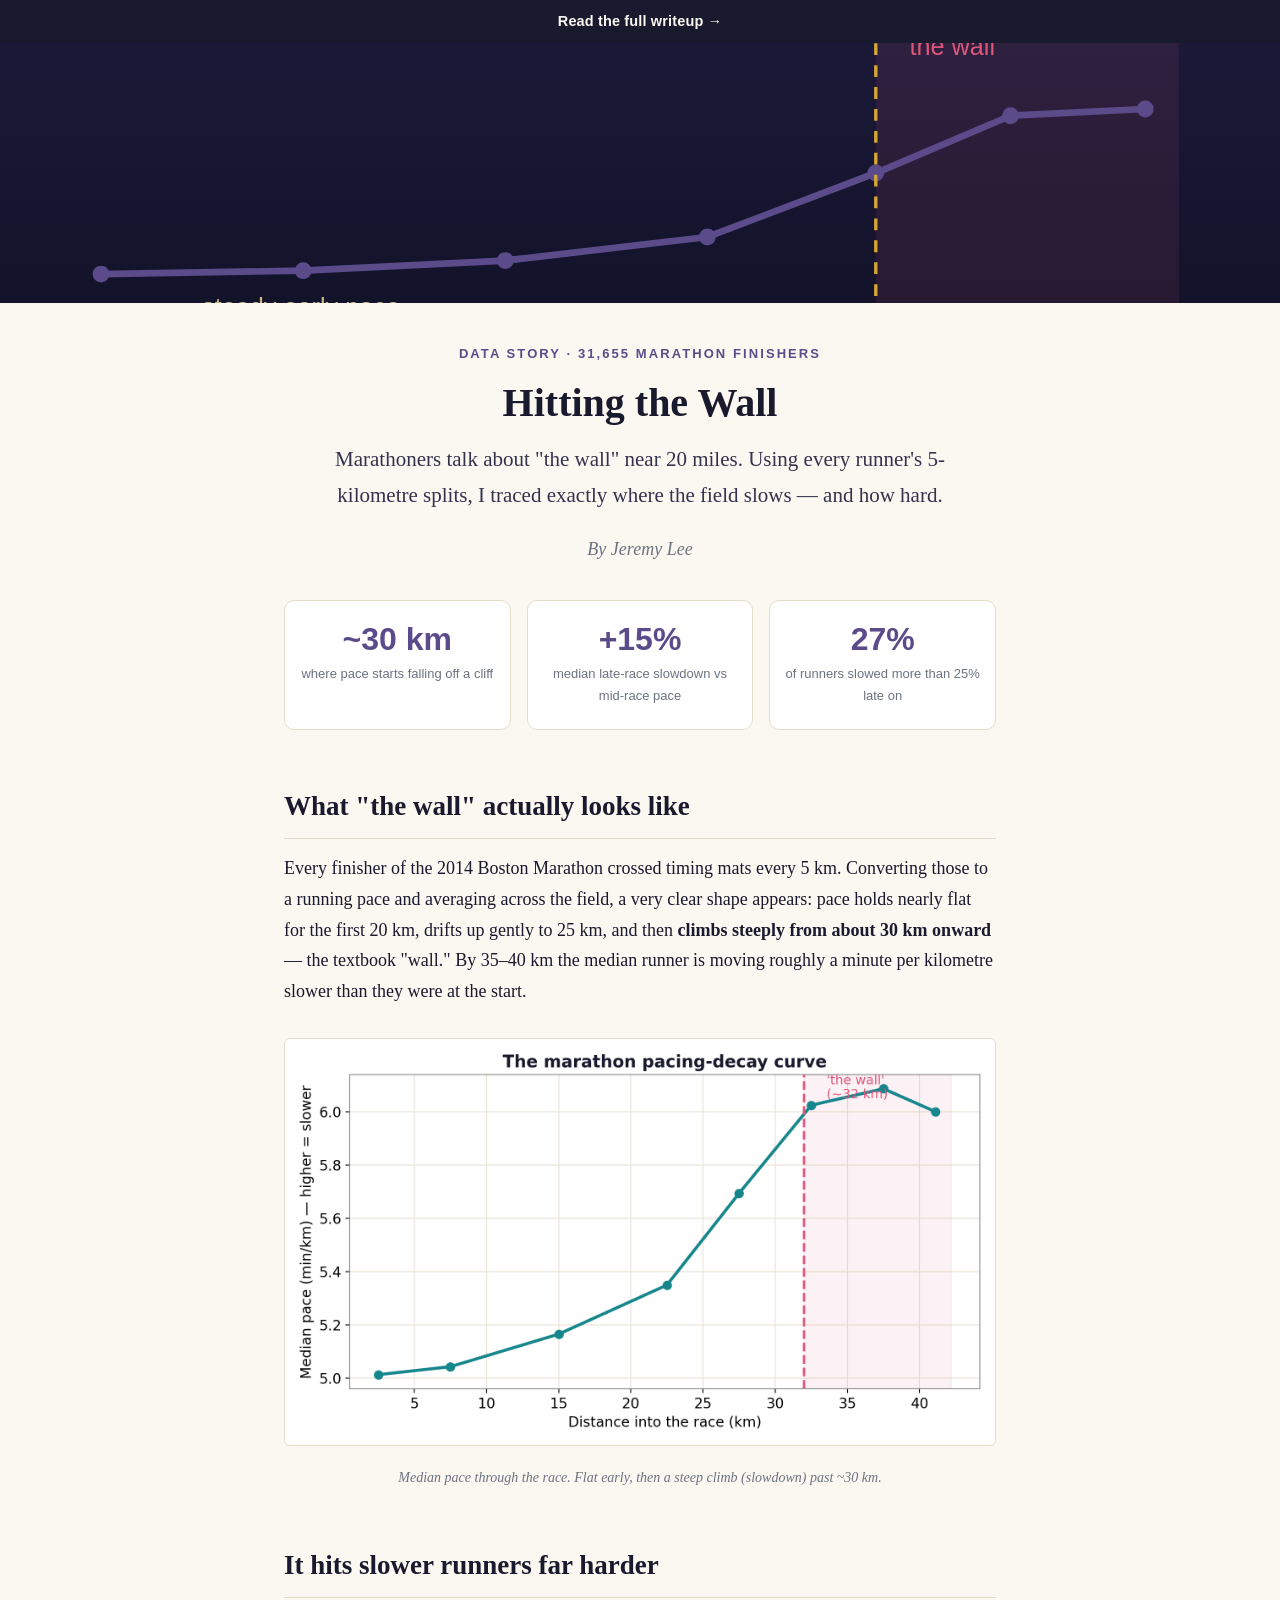
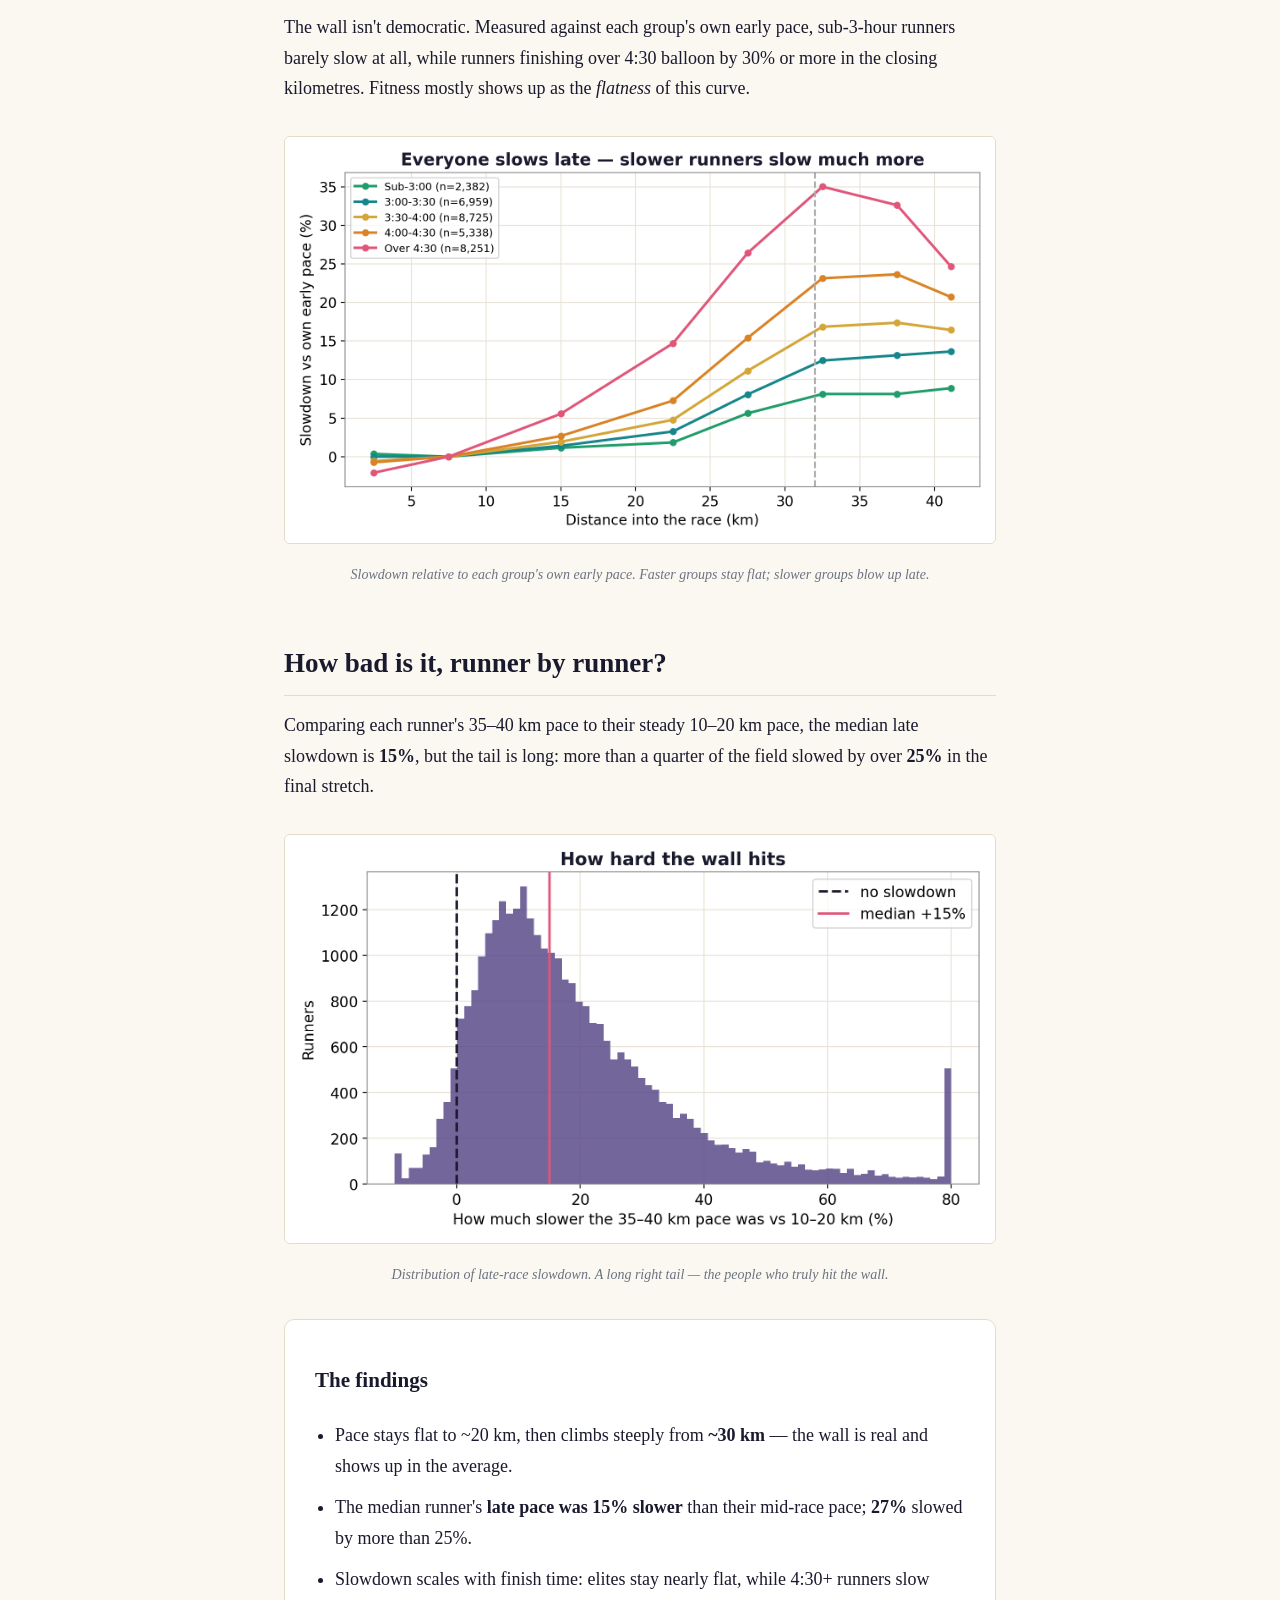
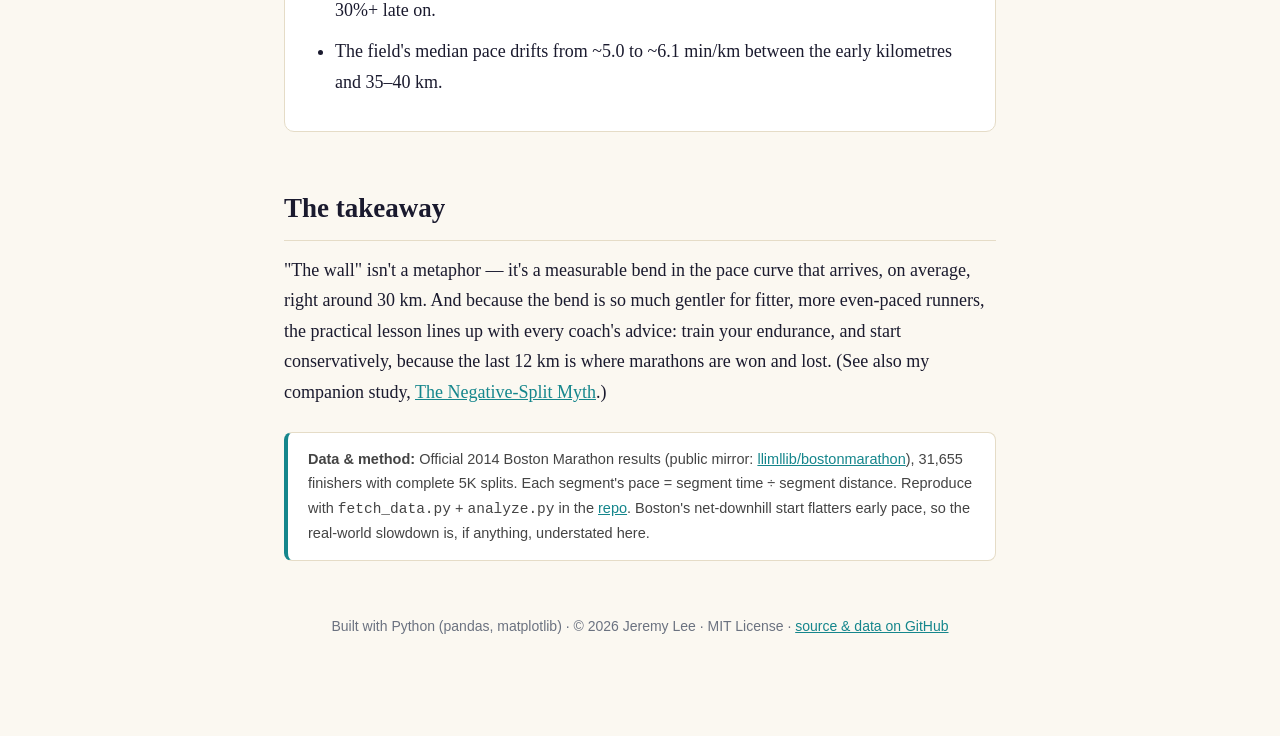
==== index.html @ 64c81c0b "Link the writeup page from the landing page Nothing on the published site pointed at /overview/ befo" ====
<!DOCTYPE html>
<html lang="en">
<head>
<meta charset="utf-8"/>
<meta name="viewport" content="width=device-width, initial-scale=1"/>
<title>Hitting the Wall — the marathon pacing-decay curve</title>
<meta name="description" content="Using per-5K splits from 31,655 Boston 2014 finishers, we trace exactly where marathoners slow down. Pace holds flat to about 30 km, then the wall hits: the median runner's late pace was 15% slower, and over a quarter slowed more than 25%." />
<style>
  :root{--ink:#1a1a2e;--paper:#FBF8F1;--rule:#E5DCC7;--soft:#6B7280;--accent:#D4A537;--teal:#15868C;--coral:#E0567A;--plum:#5B4B8A}
  *{box-sizing:border-box} html,body{margin:0;padding:0}
  body{background:var(--paper);color:var(--ink);font-family:Georgia,'Times New Roman',serif;line-height:1.7;font-size:18px}
  .hero{width:100%;background:#14142b;overflow:hidden}.hero svg{width:100%;height:260px;display:block}
  .container{max-width:760px;margin:0 auto;padding:40px 24px 80px}
  .kicker{text-transform:uppercase;letter-spacing:.16em;font-family:'Helvetica Neue',Arial,sans-serif;font-size:13px;color:var(--plum);font-weight:700;text-align:center;margin-bottom:14px}
  h1{font-size:40px;line-height:1.18;text-align:center;margin:0 0 16px}
  .lede{font-size:21px;color:#33334d;text-align:center;margin:0 auto 6px;max-width:640px}
  .byline{color:var(--soft);font-style:italic;text-align:center;margin:20px 0 36px}
  h2{font-size:27px;margin:54px 0 14px;border-bottom:1px solid var(--rule);padding-bottom:8px}
  p{margin:0 0 18px} a{color:var(--teal)}
  .stats{display:grid;grid-template-columns:repeat(3,1fr);gap:16px;margin:34px 0}
  .stat{background:#fff;border:1px solid var(--rule);border-radius:10px;padding:22px 14px;text-align:center}
  .stat .n{font-family:'Helvetica Neue',Arial,sans-serif;font-size:32px;font-weight:800;color:var(--plum);line-height:1}
  .stat .l{font-size:13px;color:var(--soft);margin-top:8px;font-family:'Helvetica Neue',Arial,sans-serif}
  figure{margin:32px 0;text-align:center}
  figure img{max-width:100%;height:auto;border:1px solid var(--rule);border-radius:6px;background:#fff}
  figcaption{font-size:14px;color:var(--soft);font-style:italic;margin-top:10px}
  .findings{background:#fff;border:1px solid var(--rule);border-radius:10px;padding:22px 30px;margin:30px 0}
  .findings ul{margin:0;padding-left:20px} .findings li{margin-bottom:11px}
  .note{background:#fff;border:1px solid var(--rule);border-left:4px solid var(--teal);border-radius:8px;padding:14px 20px;font-size:14.5px;color:#444;font-family:'Helvetica Neue',Arial,sans-serif;margin:24px 0}
  .footer{text-align:center;color:var(--soft);font-size:14px;margin-top:54px;font-family:'Helvetica Neue',Arial,sans-serif}
  @media(max-width:560px){h1{font-size:30px}.stats{grid-template-columns:1fr}.hero svg{height:190px}}
</style>
</head>
<body>
<a href="overview/" data-overview-link style="display:block;background:#1a1a2e;color:#FBF8F1;text-align:center;padding:11px 18px;font:600 14.5px/1.45 -apple-system,'Helvetica Neue',Arial,sans-serif;letter-spacing:.01em;text-decoration:none">Read the full writeup&nbsp;&rarr;</a>

<div class="hero">
  <svg viewBox="0 0 760 260" preserveAspectRatio="xMidYMid slice" xmlns="http://www.w3.org/2000/svg" role="img" aria-label="A pace curve staying flat then rising steeply past the 30 km mark">
    <defs><linearGradient id="bg" x1="0" y1="0" x2="0" y2="1"><stop offset="0" stop-color="#1c1c3d"/><stop offset="1" stop-color="#101025"/></linearGradient></defs>
    <rect width="760" height="260" fill="url(#bg)"/>
    <rect x="520" y="40" width="180" height="180" fill="#E0567A" opacity="0.10"/>
    <g fill="none" stroke-width="4">
      <path d="M60 190 L180 188 L300 182 L420 168 L520 130 L600 96 L680 92" stroke="#5B4B8A"/>
    </g>
    <g fill="#5B4B8A"><circle cx="60" cy="190" r="5"/><circle cx="180" cy="188" r="5"/><circle cx="300" cy="182" r="5"/><circle cx="420" cy="168" r="5"/><circle cx="520" cy="130" r="5"/><circle cx="600" cy="96" r="5"/><circle cx="680" cy="92" r="5"/></g>
    <line x1="520" y1="40" x2="520" y2="220" stroke="#D4A537" stroke-width="2" stroke-dasharray="7 6"/>
    <g font-family="Helvetica Neue,Arial" fill="#cbb98a" font-size="15"><text x="120" y="215">steady early pace</text><text x="540" y="60" fill="#E0567A">the wall</text></g>
  </svg>
</div>
<div class="container">
  <p class="kicker">Data story · 31,655 marathon finishers</p>
  <h1>Hitting the Wall</h1>
  <p class="lede">Marathoners talk about "the wall" near 20 miles. Using every runner's 5-kilometre splits, I traced exactly where the field slows — and how hard.</p>
  <p class="byline">By Jeremy Lee</p>

  <div class="stats">
    <div class="stat"><div class="n">~30 km</div><div class="l">where pace starts falling off a cliff</div></div>
    <div class="stat"><div class="n">+15%</div><div class="l">median late-race slowdown vs mid-race pace</div></div>
    <div class="stat"><div class="n">27%</div><div class="l">of runners slowed more than 25% late on</div></div>
  </div>

  <h2>What "the wall" actually looks like</h2>
  <p>Every finisher of the 2014 Boston Marathon crossed timing mats every 5 km. Converting those to a running pace and averaging across the field, a very clear shape appears: pace holds nearly flat for the first 20 km, drifts up gently to 25 km, and then <strong>climbs steeply from about 30 km onward</strong> — the textbook "wall." By 35–40 km the median runner is moving roughly a minute per kilometre slower than they were at the start.</p>
  <figure><img src="figures/01_decay_curve.png" alt="Median pace by distance, rising sharply after 30 km"><figcaption>Median pace through the race. Flat early, then a steep climb (slowdown) past ~30 km.</figcaption></figure>

  <h2>It hits slower runners far harder</h2>
  <p>The wall isn't democratic. Measured against each group's own early pace, sub-3-hour runners barely slow at all, while runners finishing over 4:30 balloon by 30% or more in the closing kilometres. Fitness mostly shows up as the <em>flatness</em> of this curve.</p>
  <figure><img src="figures/02_decay_by_group.png" alt="Slowdown curves by finish-time group; slower groups rise much more"><figcaption>Slowdown relative to each group's own early pace. Faster groups stay flat; slower groups blow up late.</figcaption></figure>

  <h2>How bad is it, runner by runner?</h2>
  <p>Comparing each runner's 35–40 km pace to their steady 10–20 km pace, the median late slowdown is <strong>15%</strong>, but the tail is long: more than a quarter of the field slowed by over <strong>25%</strong> in the final stretch.</p>
  <figure><img src="figures/03_wall_distribution.png" alt="Histogram of late-race slowdown across runners"><figcaption>Distribution of late-race slowdown. A long right tail — the people who truly hit the wall.</figcaption></figure>

  <div class="findings">
    <h3>The findings</h3>
    <ul>
      <li>Pace stays flat to ~20 km, then climbs steeply from <strong>~30 km</strong> — the wall is real and shows up in the average.</li>
      <li>The median runner's <strong>late pace was 15% slower</strong> than their mid-race pace; <strong>27%</strong> slowed by more than 25%.</li>
      <li>Slowdown scales with finish time: elites stay nearly flat, while 4:30+ runners slow 30%+ late on.</li>
      <li>The field's median pace drifts from ~5.0 to ~6.1 min/km between the early kilometres and 35–40 km.</li>
    </ul>
  </div>

  <h2>The takeaway</h2>
  <p>"The wall" isn't a metaphor — it's a measurable bend in the pace curve that arrives, on average, right around 30 km. And because the bend is so much gentler for fitter, more even-paced runners, the practical lesson lines up with every coach's advice: train your endurance, and start conservatively, because the last 12 km is where marathons are won and lost. (See also my companion study, <a href="https://lyhjeremy.github.io/marathon-negative-split-myth/">The Negative-Split Myth</a>.)</p>

  <div class="note"><strong>Data &amp; method:</strong> Official 2014 Boston Marathon results (public mirror: <a href="https://github.com/llimllib/bostonmarathon">llimllib/bostonmarathon</a>), 31,655 finishers with complete 5K splits. Each segment's pace = segment time ÷ segment distance. Reproduce with <code>fetch_data.py</code> + <code>analyze.py</code> in the <a href="https://github.com/lyhjeremy/marathon-pacing-decay">repo</a>. Boston's net-downhill start flatters early pace, so the real-world slowdown is, if anything, understated here.</div>

  <p class="footer">Built with Python (pandas, matplotlib) · © 2026 Jeremy Lee · MIT License · <a href="https://github.com/lyhjeremy/marathon-pacing-decay">source &amp; data on GitHub</a></p>
</div>
</body>
</html>
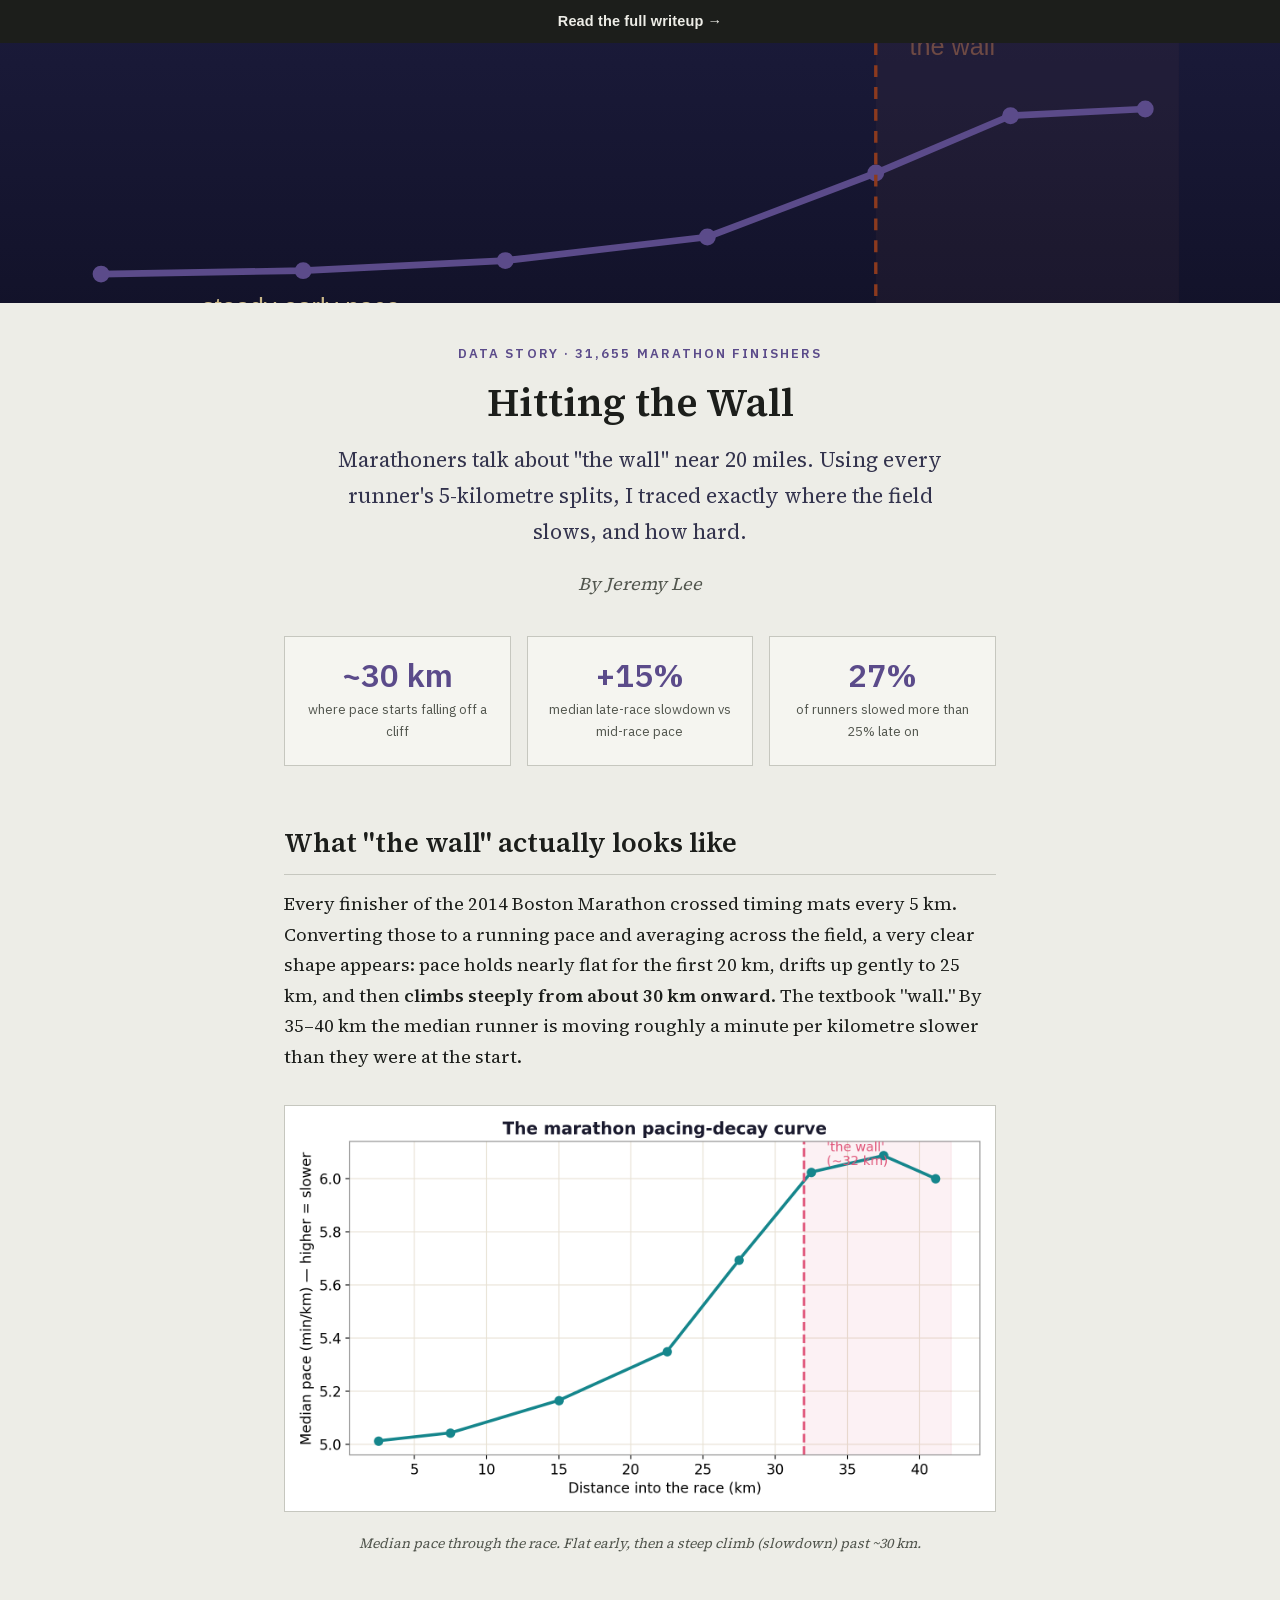
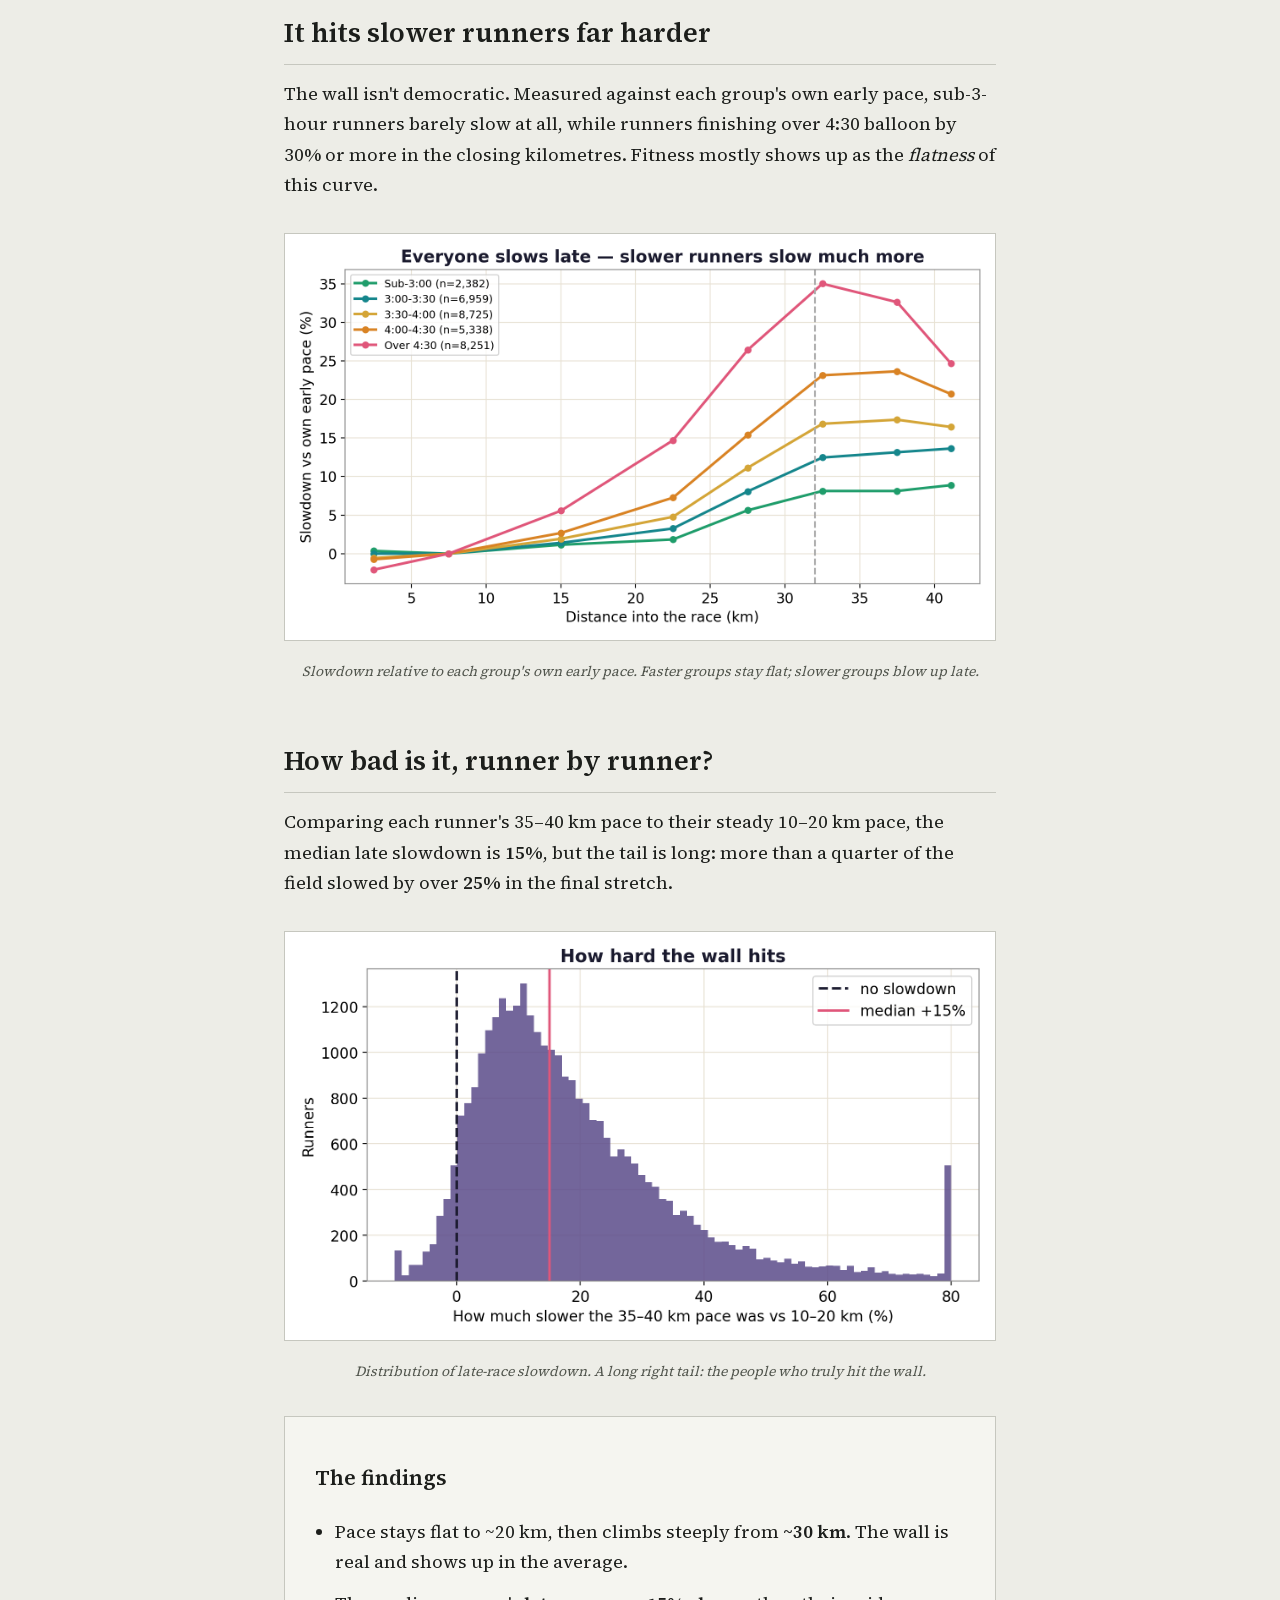
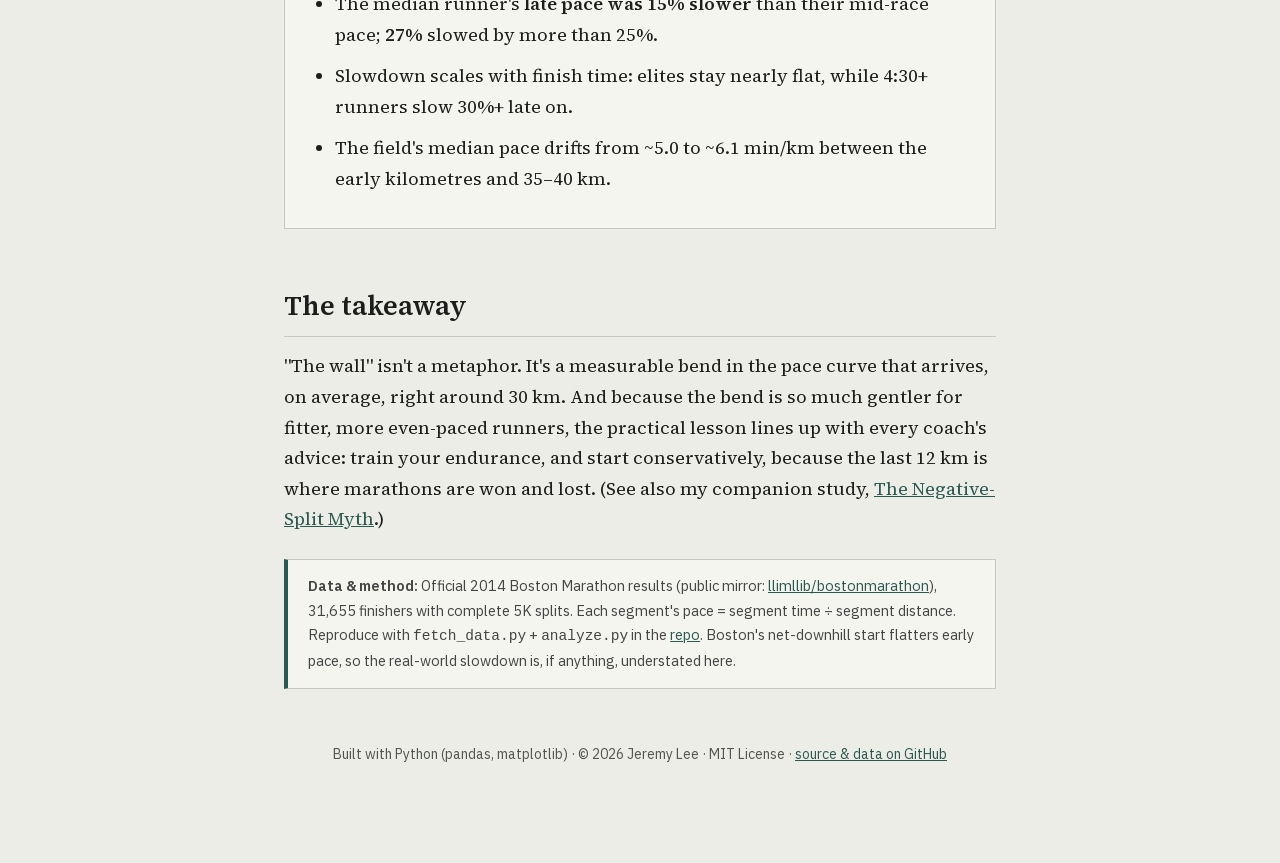
==== commit cc78b1cc: "Adopt the Ledger house style Replaces the cream and gold Georgia style with a technical-document ide" ====
--- a/index.html
+++ b/index.html
@@ -3,54 +3,60 @@
 <head>
 <meta charset="utf-8"/>
 <meta name="viewport" content="width=device-width, initial-scale=1"/>
-<title>Hitting the Wall — the marathon pacing-decay curve</title>
+<title>Hitting the Wall: the marathon pacing-decay curve</title>
 <meta name="description" content="Using per-5K splits from 31,655 Boston 2014 finishers, we trace exactly where marathoners slow down. Pace holds flat to about 30 km, then the wall hits: the median runner's late pace was 15% slower, and over a quarter slowed more than 25%." />
 <style>
-  :root{--ink:#1a1a2e;--paper:#FBF8F1;--rule:#E5DCC7;--soft:#6B7280;--accent:#D4A537;--teal:#15868C;--coral:#E0567A;--plum:#5B4B8A}
+@font-face{font-family:"Source Serif 4";src:url("fonts/SourceSerif4-400.woff2")format("woff2");font-weight:400;font-display:swap}
+@font-face{font-family:"Source Serif 4";src:url("fonts/SourceSerif4-600.woff2")format("woff2");font-weight:600;font-display:swap}
+@font-face{font-family:"IBM Plex Sans";src:url("fonts/IBMPlexSans-400.woff2")format("woff2");font-weight:400;font-display:swap}
+@font-face{font-family:"IBM Plex Sans";src:url("fonts/IBMPlexSans-600.woff2")format("woff2");font-weight:600;font-display:swap}
+@font-face{font-family:"IBM Plex Mono";src:url("fonts/IBMPlexMono-400.woff2")format("woff2");font-weight:400;font-display:swap}
+
+  :root{--ink:#1C1E1B;--paper:#EDEDE7;--rule:#C6C7BF;--soft:#52564E;--accent:#8C3A1E;--teal:#2C5852;--coral:#6E4A44;--plum:#5B4B8A}
   *{box-sizing:border-box} html,body{margin:0;padding:0}
-  body{background:var(--paper);color:var(--ink);font-family:Georgia,'Times New Roman',serif;line-height:1.7;font-size:18px}
+  body{background:var(--paper);color:var(--ink);font-family:"Source Serif 4", "Iowan Old Style", "Palatino Linotype", Palatino, serif;line-height:1.7;font-size:18px}
   .hero{width:100%;background:#14142b;overflow:hidden}.hero svg{width:100%;height:260px;display:block}
   .container{max-width:760px;margin:0 auto;padding:40px 24px 80px}
-  .kicker{text-transform:uppercase;letter-spacing:.16em;font-family:'Helvetica Neue',Arial,sans-serif;font-size:13px;color:var(--plum);font-weight:700;text-align:center;margin-bottom:14px}
+  .kicker{text-transform:uppercase;letter-spacing:.16em;font-family:"IBM Plex Sans", "Helvetica Neue", Helvetica, Arial, sans-serif;font-size:13px;color:var(--plum);font-weight:700;text-align:center;margin-bottom:14px}
   h1{font-size:40px;line-height:1.18;text-align:center;margin:0 0 16px}
   .lede{font-size:21px;color:#33334d;text-align:center;margin:0 auto 6px;max-width:640px}
   .byline{color:var(--soft);font-style:italic;text-align:center;margin:20px 0 36px}
   h2{font-size:27px;margin:54px 0 14px;border-bottom:1px solid var(--rule);padding-bottom:8px}
   p{margin:0 0 18px} a{color:var(--teal)}
   .stats{display:grid;grid-template-columns:repeat(3,1fr);gap:16px;margin:34px 0}
-  .stat{background:#fff;border:1px solid var(--rule);border-radius:10px;padding:22px 14px;text-align:center}
-  .stat .n{font-family:'Helvetica Neue',Arial,sans-serif;font-size:32px;font-weight:800;color:var(--plum);line-height:1}
-  .stat .l{font-size:13px;color:var(--soft);margin-top:8px;font-family:'Helvetica Neue',Arial,sans-serif}
+  .stat{background:#F5F5F0;border:1px solid var(--rule);border-radius: 0;padding:22px 14px;text-align:center}
+  .stat .n{font-family:"IBM Plex Sans", "Helvetica Neue", Helvetica, Arial, sans-serif;font-size:32px;font-weight:800;color:var(--plum);line-height:1}
+  .stat .l{font-size:13px;color:var(--soft);margin-top:8px;font-family:"IBM Plex Sans", "Helvetica Neue", Helvetica, Arial, sans-serif}
   figure{margin:32px 0;text-align:center}
-  figure img{max-width:100%;height:auto;border:1px solid var(--rule);border-radius:6px;background:#fff}
+  figure img{max-width:100%;height:auto;border:1px solid var(--rule);border-radius: 0;background:#F5F5F0}
   figcaption{font-size:14px;color:var(--soft);font-style:italic;margin-top:10px}
-  .findings{background:#fff;border:1px solid var(--rule);border-radius:10px;padding:22px 30px;margin:30px 0}
+  .findings{background:#F5F5F0;border:1px solid var(--rule);border-radius: 0;padding:22px 30px;margin:30px 0}
   .findings ul{margin:0;padding-left:20px} .findings li{margin-bottom:11px}
-  .note{background:#fff;border:1px solid var(--rule);border-left:4px solid var(--teal);border-radius:8px;padding:14px 20px;font-size:14.5px;color:#444;font-family:'Helvetica Neue',Arial,sans-serif;margin:24px 0}
-  .footer{text-align:center;color:var(--soft);font-size:14px;margin-top:54px;font-family:'Helvetica Neue',Arial,sans-serif}
+  .note{background:#F5F5F0;border:1px solid var(--rule);border-left:4px solid var(--teal);border-radius: 0;padding:14px 20px;font-size:14.5px;color:#444;font-family:"IBM Plex Sans", "Helvetica Neue", Helvetica, Arial, sans-serif;margin:24px 0}
+  .footer{text-align:center;color:var(--soft);font-size:14px;margin-top:54px;font-family:"IBM Plex Sans", "Helvetica Neue", Helvetica, Arial, sans-serif}
   @media(max-width:560px){h1{font-size:30px}.stats{grid-template-columns:1fr}.hero svg{height:190px}}
 </style>
 </head>
 <body>
-<a href="overview/" data-overview-link style="display:block;background:#1a1a2e;color:#FBF8F1;text-align:center;padding:11px 18px;font:600 14.5px/1.45 -apple-system,'Helvetica Neue',Arial,sans-serif;letter-spacing:.01em;text-decoration:none">Read the full writeup&nbsp;&rarr;</a>
+<a href="overview/" data-overview-link style="display:block;background:#1C1E1B;color:#EDEDE7;text-align:center;padding:11px 18px;font:600 14.5px/1.45 -apple-system,'Helvetica Neue',Arial,sans-serif;letter-spacing:.01em;text-decoration:none">Read the full writeup&nbsp;&rarr;</a>
 
 <div class="hero">
   <svg viewBox="0 0 760 260" preserveAspectRatio="xMidYMid slice" xmlns="http://www.w3.org/2000/svg" role="img" aria-label="A pace curve staying flat then rising steeply past the 30 km mark">
     <defs><linearGradient id="bg" x1="0" y1="0" x2="0" y2="1"><stop offset="0" stop-color="#1c1c3d"/><stop offset="1" stop-color="#101025"/></linearGradient></defs>
     <rect width="760" height="260" fill="url(#bg)"/>
-    <rect x="520" y="40" width="180" height="180" fill="#E0567A" opacity="0.10"/>
+    <rect x="520" y="40" width="180" height="180" fill="#6E4A44" opacity="0.10"/>
     <g fill="none" stroke-width="4">
       <path d="M60 190 L180 188 L300 182 L420 168 L520 130 L600 96 L680 92" stroke="#5B4B8A"/>
     </g>
     <g fill="#5B4B8A"><circle cx="60" cy="190" r="5"/><circle cx="180" cy="188" r="5"/><circle cx="300" cy="182" r="5"/><circle cx="420" cy="168" r="5"/><circle cx="520" cy="130" r="5"/><circle cx="600" cy="96" r="5"/><circle cx="680" cy="92" r="5"/></g>
-    <line x1="520" y1="40" x2="520" y2="220" stroke="#D4A537" stroke-width="2" stroke-dasharray="7 6"/>
-    <g font-family="Helvetica Neue,Arial" fill="#cbb98a" font-size="15"><text x="120" y="215">steady early pace</text><text x="540" y="60" fill="#E0567A">the wall</text></g>
+    <line x1="520" y1="40" x2="520" y2="220" stroke="#8C3A1E" stroke-width="2" stroke-dasharray="7 6"/>
+    <g font-family="Helvetica Neue,Arial" fill="#cbb98a" font-size="15"><text x="120" y="215">steady early pace</text><text x="540" y="60" fill="#6E4A44">the wall</text></g>
   </svg>
 </div>
 <div class="container">
   <p class="kicker">Data story · 31,655 marathon finishers</p>
   <h1>Hitting the Wall</h1>
-  <p class="lede">Marathoners talk about "the wall" near 20 miles. Using every runner's 5-kilometre splits, I traced exactly where the field slows — and how hard.</p>
+  <p class="lede">Marathoners talk about "the wall" near 20 miles. Using every runner's 5-kilometre splits, I traced exactly where the field slows, and how hard.</p>
   <p class="byline">By Jeremy Lee</p>
 
   <div class="stats">
@@ -60,7 +66,7 @@
   </div>
 
   <h2>What "the wall" actually looks like</h2>
-  <p>Every finisher of the 2014 Boston Marathon crossed timing mats every 5 km. Converting those to a running pace and averaging across the field, a very clear shape appears: pace holds nearly flat for the first 20 km, drifts up gently to 25 km, and then <strong>climbs steeply from about 30 km onward</strong> — the textbook "wall." By 35–40 km the median runner is moving roughly a minute per kilometre slower than they were at the start.</p>
+  <p>Every finisher of the 2014 Boston Marathon crossed timing mats every 5 km. Converting those to a running pace and averaging across the field, a very clear shape appears: pace holds nearly flat for the first 20 km, drifts up gently to 25 km, and then <strong>climbs steeply from about 30 km onward</strong>. The textbook "wall." By 35–40 km the median runner is moving roughly a minute per kilometre slower than they were at the start.</p>
   <figure><img src="figures/01_decay_curve.png" alt="Median pace by distance, rising sharply after 30 km"><figcaption>Median pace through the race. Flat early, then a steep climb (slowdown) past ~30 km.</figcaption></figure>
 
   <h2>It hits slower runners far harder</h2>
@@ -69,12 +75,12 @@
 
   <h2>How bad is it, runner by runner?</h2>
   <p>Comparing each runner's 35–40 km pace to their steady 10–20 km pace, the median late slowdown is <strong>15%</strong>, but the tail is long: more than a quarter of the field slowed by over <strong>25%</strong> in the final stretch.</p>
-  <figure><img src="figures/03_wall_distribution.png" alt="Histogram of late-race slowdown across runners"><figcaption>Distribution of late-race slowdown. A long right tail — the people who truly hit the wall.</figcaption></figure>
+  <figure><img src="figures/03_wall_distribution.png" alt="Histogram of late-race slowdown across runners"><figcaption>Distribution of late-race slowdown. A long right tail: the people who truly hit the wall.</figcaption></figure>
 
   <div class="findings">
     <h3>The findings</h3>
     <ul>
-      <li>Pace stays flat to ~20 km, then climbs steeply from <strong>~30 km</strong> — the wall is real and shows up in the average.</li>
+      <li>Pace stays flat to ~20 km, then climbs steeply from <strong>~30 km</strong>. The wall is real and shows up in the average.</li>
       <li>The median runner's <strong>late pace was 15% slower</strong> than their mid-race pace; <strong>27%</strong> slowed by more than 25%.</li>
       <li>Slowdown scales with finish time: elites stay nearly flat, while 4:30+ runners slow 30%+ late on.</li>
       <li>The field's median pace drifts from ~5.0 to ~6.1 min/km between the early kilometres and 35–40 km.</li>
@@ -82,7 +88,7 @@
   </div>
 
   <h2>The takeaway</h2>
-  <p>"The wall" isn't a metaphor — it's a measurable bend in the pace curve that arrives, on average, right around 30 km. And because the bend is so much gentler for fitter, more even-paced runners, the practical lesson lines up with every coach's advice: train your endurance, and start conservatively, because the last 12 km is where marathons are won and lost. (See also my companion study, <a href="https://lyhjeremy.github.io/marathon-negative-split-myth/">The Negative-Split Myth</a>.)</p>
+  <p>"The wall" isn't a metaphor. It's a measurable bend in the pace curve that arrives, on average, right around 30 km. And because the bend is so much gentler for fitter, more even-paced runners, the practical lesson lines up with every coach's advice: train your endurance, and start conservatively, because the last 12 km is where marathons are won and lost. (See also my companion study, <a href="https://lyhjeremy.github.io/marathon-negative-split-myth/">The Negative-Split Myth</a>.)</p>
 
   <div class="note"><strong>Data &amp; method:</strong> Official 2014 Boston Marathon results (public mirror: <a href="https://github.com/llimllib/bostonmarathon">llimllib/bostonmarathon</a>), 31,655 finishers with complete 5K splits. Each segment's pace = segment time ÷ segment distance. Reproduce with <code>fetch_data.py</code> + <code>analyze.py</code> in the <a href="https://github.com/lyhjeremy/marathon-pacing-decay">repo</a>. Boston's net-downhill start flatters early pace, so the real-world slowdown is, if anything, understated here.</div>
 
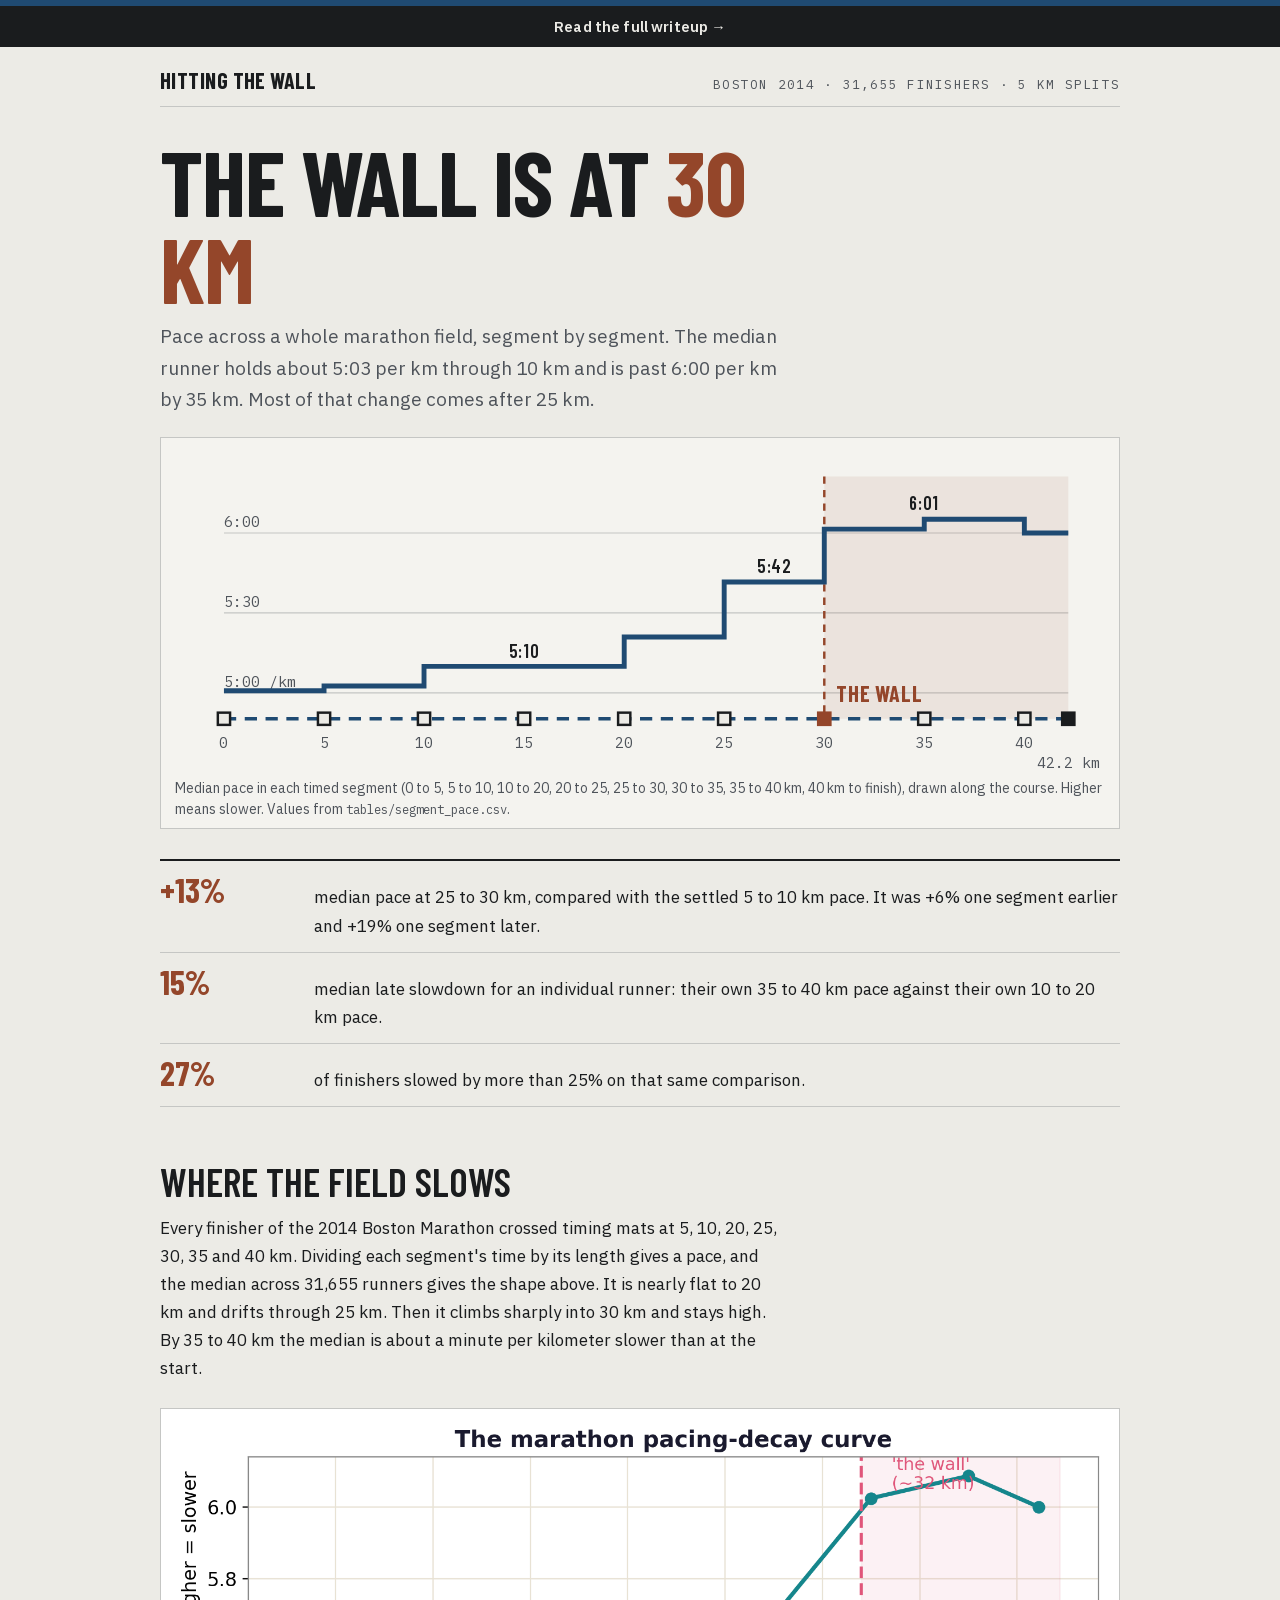
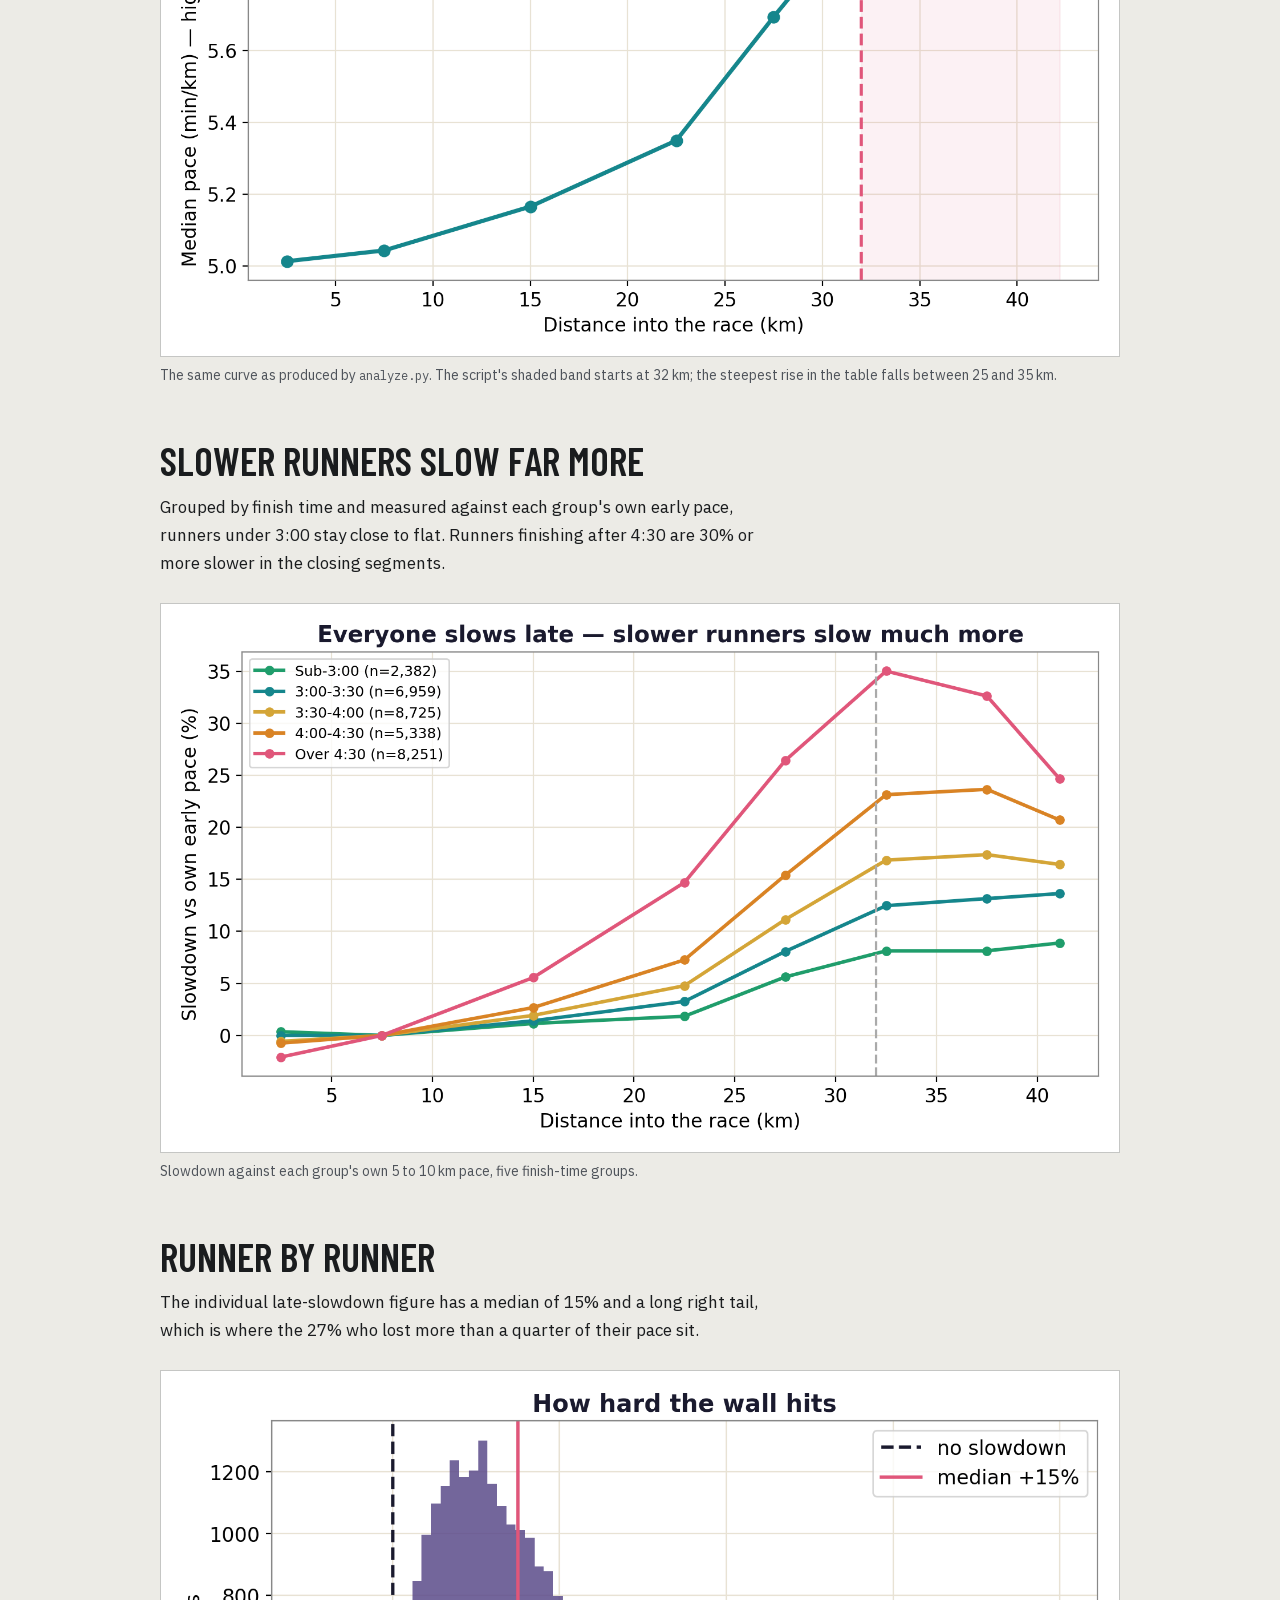
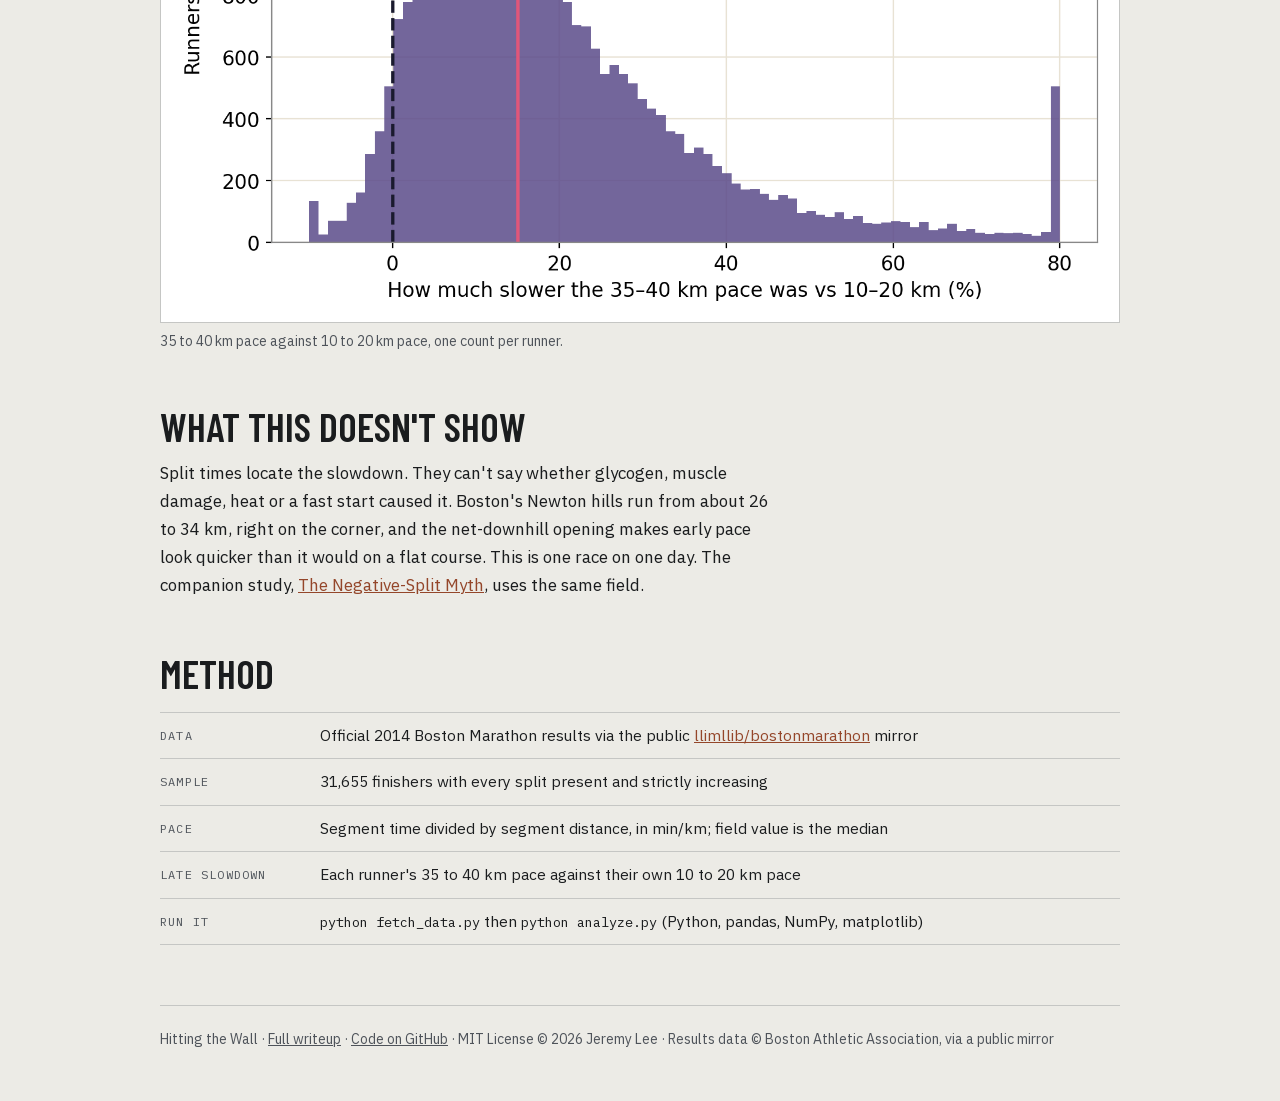
==== commit fddcf02a: "Refresh README, write-up and pages (road family)" ====
--- a/index.html
+++ b/index.html
@@ -3,96 +3,155 @@
 <head>
 <meta charset="utf-8"/>
 <meta name="viewport" content="width=device-width, initial-scale=1"/>
-<title>Hitting the Wall: the marathon pacing-decay curve</title>
-<meta name="description" content="Using per-5K splits from 31,655 Boston 2014 finishers, we trace exactly where marathoners slow down. Pace holds flat to about 30 km, then the wall hits: the median runner's late pace was 15% slower, and over a quarter slowed more than 25%." />
+<title>Hitting the Wall: where a marathon field slows down</title>
+<meta name="description" content="Per-5K splits from 31,655 finishers of the 2014 Boston Marathon. Pace holds nearly flat to 20 km and climbs steeply from about 30 km. The median runner's 35 to 40 km pace was 15% slower than their 10 to 20 km pace." />
+<link rel="stylesheet" href="assets/family.css" />
 <style>
-@font-face{font-family:"Source Serif 4";src:url("fonts/SourceSerif4-400.woff2")format("woff2");font-weight:400;font-display:swap}
-@font-face{font-family:"Source Serif 4";src:url("fonts/SourceSerif4-600.woff2")format("woff2");font-weight:600;font-display:swap}
-@font-face{font-family:"IBM Plex Sans";src:url("fonts/IBMPlexSans-400.woff2")format("woff2");font-weight:400;font-display:swap}
-@font-face{font-family:"IBM Plex Sans";src:url("fonts/IBMPlexSans-600.woff2")format("woff2");font-weight:600;font-display:swap}
-@font-face{font-family:"IBM Plex Mono";src:url("fonts/IBMPlexMono-400.woff2")format("woff2");font-weight:400;font-display:swap}
-
-  :root{--ink:#1C1E1B;--paper:#EDEDE7;--rule:#C6C7BF;--soft:#52564E;--accent:#8C3A1E;--teal:#2C5852;--coral:#6E4A44;--plum:#5B4B8A}
-  *{box-sizing:border-box} html,body{margin:0;padding:0}
-  body{background:var(--paper);color:var(--ink);font-family:"Source Serif 4", "Iowan Old Style", "Palatino Linotype", Palatino, serif;line-height:1.7;font-size:18px}
-  .hero{width:100%;background:#14142b;overflow:hidden}.hero svg{width:100%;height:260px;display:block}
-  .container{max-width:760px;margin:0 auto;padding:40px 24px 80px}
-  .kicker{text-transform:uppercase;letter-spacing:.16em;font-family:"IBM Plex Sans", "Helvetica Neue", Helvetica, Arial, sans-serif;font-size:13px;color:var(--plum);font-weight:700;text-align:center;margin-bottom:14px}
-  h1{font-size:40px;line-height:1.18;text-align:center;margin:0 0 16px}
-  .lede{font-size:21px;color:#33334d;text-align:center;margin:0 auto 6px;max-width:640px}
-  .byline{color:var(--soft);font-style:italic;text-align:center;margin:20px 0 36px}
-  h2{font-size:27px;margin:54px 0 14px;border-bottom:1px solid var(--rule);padding-bottom:8px}
-  p{margin:0 0 18px} a{color:var(--teal)}
-  .stats{display:grid;grid-template-columns:repeat(3,1fr);gap:16px;margin:34px 0}
-  .stat{background:#F5F5F0;border:1px solid var(--rule);border-radius: 0;padding:22px 14px;text-align:center}
-  .stat .n{font-family:"IBM Plex Sans", "Helvetica Neue", Helvetica, Arial, sans-serif;font-size:32px;font-weight:800;color:var(--plum);line-height:1}
-  .stat .l{font-size:13px;color:var(--soft);margin-top:8px;font-family:"IBM Plex Sans", "Helvetica Neue", Helvetica, Arial, sans-serif}
-  figure{margin:32px 0;text-align:center}
-  figure img{max-width:100%;height:auto;border:1px solid var(--rule);border-radius: 0;background:#F5F5F0}
-  figcaption{font-size:14px;color:var(--soft);font-style:italic;margin-top:10px}
-  .findings{background:#F5F5F0;border:1px solid var(--rule);border-radius: 0;padding:22px 30px;margin:30px 0}
-  .findings ul{margin:0;padding-left:20px} .findings li{margin-bottom:11px}
-  .note{background:#F5F5F0;border:1px solid var(--rule);border-left:4px solid var(--teal);border-radius: 0;padding:14px 20px;font-size:14.5px;color:#444;font-family:"IBM Plex Sans", "Helvetica Neue", Helvetica, Arial, sans-serif;margin:24px 0}
-  .footer{text-align:center;color:var(--soft);font-size:14px;margin-top:54px;font-family:"IBM Plex Sans", "Helvetica Neue", Helvetica, Arial, sans-serif}
-  @media(max-width:560px){h1{font-size:30px}.stats{grid-template-columns:1fr}.hero svg{height:190px}}
+  * { box-sizing: border-box; border-radius: 0; }
+  html, body { margin: 0; padding: 0; }
+  body { background: var(--paper); color: var(--ink); font-family: var(--font-body); font-size: 17px; line-height: 1.65;
+         border-top: 6px solid var(--signal-2); }
+  a { color: var(--signal); }
+  a:focus-visible { outline: 2px solid var(--signal); outline-offset: 3px; }
+  .bar { display: block; background: var(--ink); color: var(--paper); text-align: center; padding: 10px 18px;
+         font: 600 14.5px/1.45 var(--font-body); letter-spacing: .01em; text-decoration: none; }
+  .bar:hover { background: var(--signal-2); color: var(--paper); }
+  .wrap { width: min(100% - 2.4rem, 60rem); margin: 0 auto; }
+  .top { display: flex; justify-content: space-between; align-items: baseline; flex-wrap: wrap; gap: 6px 18px;
+         padding: 22px 0 12px; border-bottom: 1px solid var(--rule); }
+  .name { font: 700 22px/1 var(--font-display); text-transform: uppercase; letter-spacing: .02em; }
+  .meta { font: 400 12.5px/1.4 var(--font-mono); letter-spacing: .1em; text-transform: uppercase; color: var(--ink-2); }
+  h1 { font: 700 clamp(44px, 8vw, 92px)/.95 var(--font-display); text-transform: uppercase; letter-spacing: -.01em;
+       margin: 30px 0 10px; max-width: 14ch; }
+  h1 em { font-style: normal; color: var(--signal); }
+  .dek { font-size: 19px; color: var(--ink-2); max-width: 58ch; margin: 0 0 22px; }
+  .profile { border: 1px solid var(--rule); background: var(--panel); padding: 14px 14px 8px; margin: 0; }
+  .profile .scroll { overflow-x: auto; }
+  .profile svg { display: block; width: 100%; height: auto; }
+  .profile figcaption, figcaption { font-size: 14px; color: var(--ink-2); margin-top: 8px; line-height: 1.5; }
+  .ax { font: 400 12px var(--font-mono); fill: var(--ink-2); }
+  .lbl { font: 600 15px var(--font-display); fill: var(--ink); text-transform: uppercase; letter-spacing: .04em; }
+  .wall { font: 700 18px var(--font-display); fill: var(--signal); letter-spacing: .04em; }
+  h2 { font: 600 clamp(28px, 4vw, 40px)/1.02 var(--font-display); margin: 54px 0 12px; text-transform: uppercase; }
+  p { margin: 0 0 16px; max-width: 62ch; }
+  .facts { list-style: none; padding: 0; margin: 30px 0 0; border-top: 2px solid var(--ink); }
+  .facts li { display: grid; grid-template-columns: 8.5rem 1fr; gap: 18px; padding: 12px 0; border-bottom: 1px solid var(--rule); align-items: baseline; }
+  .facts b { font: 700 34px/1 var(--font-display); color: var(--signal); }
+  figure { margin: 26px 0 0; }
+  figure.plate img { display: block; width: 100%; height: auto; border: 1px solid var(--rule); background: var(--panel); }
+  dl { margin: 18px 0 0; border-top: 1px solid var(--rule); }
+  dl div { display: grid; grid-template-columns: 9rem 1fr; gap: 16px; padding: 10px 0; border-bottom: 1px solid var(--rule); }
+  dt { font: 400 12px/1.6 var(--font-mono); text-transform: uppercase; letter-spacing: .1em; color: var(--ink-2); padding-top: 3px; }
+  dd { margin: 0; font-size: 15.5px; }
+  code { font-family: var(--font-mono); font-size: .88em; }
+  footer { margin: 60px 0 0; padding: 22px 0 50px; border-top: 1px solid var(--rule); font-size: 14px; color: var(--ink-2); }
+  footer a { color: var(--ink-2); }
+  @media (max-width: 600px) {
+    .facts li, dl div { grid-template-columns: 1fr; gap: 2px; }
+    .profile { padding: 8px 6px 8px; }
+    .ax { font-size: 21px; } .lbl { font-size: 25px; } .wall { font-size: 28px; } .minor { display: none; }
+  }
 </style>
 </head>
 <body>
-<a href="overview/" data-overview-link style="display:block;background:#1C1E1B;color:#EDEDE7;text-align:center;padding:11px 18px;font:600 14.5px/1.45 -apple-system,'Helvetica Neue',Arial,sans-serif;letter-spacing:.01em;text-decoration:none">Read the full writeup&nbsp;&rarr;</a>
+<a class="bar" href="overview/" data-overview-link>Read the full writeup&nbsp;&rarr;</a>
 
-<div class="hero">
-  <svg viewBox="0 0 760 260" preserveAspectRatio="xMidYMid slice" xmlns="http://www.w3.org/2000/svg" role="img" aria-label="A pace curve staying flat then rising steeply past the 30 km mark">
-    <defs><linearGradient id="bg" x1="0" y1="0" x2="0" y2="1"><stop offset="0" stop-color="#1c1c3d"/><stop offset="1" stop-color="#101025"/></linearGradient></defs>
-    <rect width="760" height="260" fill="url(#bg)"/>
-    <rect x="520" y="40" width="180" height="180" fill="#6E4A44" opacity="0.10"/>
-    <g fill="none" stroke-width="4">
-      <path d="M60 190 L180 188 L300 182 L420 168 L520 130 L600 96 L680 92" stroke="#5B4B8A"/>
-    </g>
-    <g fill="#5B4B8A"><circle cx="60" cy="190" r="5"/><circle cx="180" cy="188" r="5"/><circle cx="300" cy="182" r="5"/><circle cx="420" cy="168" r="5"/><circle cx="520" cy="130" r="5"/><circle cx="600" cy="96" r="5"/><circle cx="680" cy="92" r="5"/></g>
-    <line x1="520" y1="40" x2="520" y2="220" stroke="#8C3A1E" stroke-width="2" stroke-dasharray="7 6"/>
-    <g font-family="Helvetica Neue,Arial" fill="#cbb98a" font-size="15"><text x="120" y="215">steady early pace</text><text x="540" y="60" fill="#6E4A44">the wall</text></g>
-  </svg>
-</div>
-<div class="container">
-  <p class="kicker">Data story · 31,655 marathon finishers</p>
-  <h1>Hitting the Wall</h1>
-  <p class="lede">Marathoners talk about "the wall" near 20 miles. Using every runner's 5-kilometre splits, I traced exactly where the field slows, and how hard.</p>
-  <p class="byline">By Jeremy Lee</p>
+<div class="wrap">
+  <header class="top">
+    <span class="name">Hitting the Wall</span>
+    <span class="meta">Boston 2014 · 31,655 finishers · 5 km splits</span>
+  </header>
 
-  <div class="stats">
-    <div class="stat"><div class="n">~30 km</div><div class="l">where pace starts falling off a cliff</div></div>
-    <div class="stat"><div class="n">+15%</div><div class="l">median late-race slowdown vs mid-race pace</div></div>
-    <div class="stat"><div class="n">27%</div><div class="l">of runners slowed more than 25% late on</div></div>
-  </div>
+  <h1>The wall is at <em>30 km</em></h1>
+  <p class="dek">Pace across a whole marathon field, segment by segment. The median runner holds about 5:03 per km through 10 km and is past 6:00 per km by 35 km. Most of that change comes after 25 km.</p>
 
-  <h2>What "the wall" actually looks like</h2>
-  <p>Every finisher of the 2014 Boston Marathon crossed timing mats every 5 km. Converting those to a running pace and averaging across the field, a very clear shape appears: pace holds nearly flat for the first 20 km, drifts up gently to 25 km, and then <strong>climbs steeply from about 30 km onward</strong>. The textbook "wall." By 35–40 km the median runner is moving roughly a minute per kilometre slower than they were at the start.</p>
-  <figure><img src="figures/01_decay_curve.png" alt="Median pace by distance, rising sharply after 30 km"><figcaption>Median pace through the race. Flat early, then a steep climb (slowdown) past ~30 km.</figcaption></figure>
+  <figure class="profile">
+    <div class="scroll"><svg viewBox="0 0 760 260" xmlns="http://www.w3.org/2000/svg" role="img"
+      aria-label="Course profile of median pace by segment. Pace is near 5:01 to 5:10 per km for the first 20 km, 5:21 at 20 to 25 km, then jumps to 5:42 at 25 to 30 km and 6:01 to 6:05 from 30 to 40 km, easing to 6:00 at the finish.">
+      <g stroke-width="1" style="stroke:var(--rule)">
+        <line x1="40" y1="196.9" x2="730" y2="196.9"/>
+        <line x1="40" y1="131.5" x2="730" y2="131.5"/>
+        <line x1="40" y1="66.2" x2="730" y2="66.2"/>
+      </g>
+      <g class="ax" text-anchor="start">
+        <text x="40" y="192">5:00 /km</text>
+        <text x="40" y="126.5">5:30</text>
+        <text x="40" y="61">6:00</text>
+      </g>
+      <rect x="530.6" y="20" width="199.4" height="198" opacity=".09" style="fill:var(--signal)"/>
+      <line x1="530.6" y1="20" x2="530.6" y2="218" stroke-width="2" stroke-dasharray="6 5" style="stroke:var(--signal)"/>
+      <text class="wall" x="540" y="204">THE WALL</text>
+      <polyline fill="none" stroke-width="4" stroke-linejoin="miter"
+        points="40,195.1 121.8,195.1 121.8,191.2 203.5,191.2 203.5,175.2 367.1,175.2 367.1,151.2 448.8,151.2 448.8,106.2 530.6,106.2 530.6,63.0 612.3,63.0 612.3,54.9 694.1,54.9 694.1,66.2 730,66.2" style="stroke:var(--signal-2)"/>
+      <line x1="40" y1="218" x2="730" y2="218" stroke-width="3" stroke-dasharray="10 7" style="stroke:var(--signal-2)"/>
+      <g stroke-width="2" style="fill:var(--paper);stroke:var(--ink)">
+        <rect x="35" y="213" width="10" height="10"/><rect x="116.8" y="213" width="10" height="10"/>
+        <rect x="198.5" y="213" width="10" height="10"/><rect x="280.3" y="213" width="10" height="10"/>
+        <rect x="362.1" y="213" width="10" height="10"/><rect x="443.8" y="213" width="10" height="10"/>
+        <rect x="525.6" y="213" width="10" height="10" style="fill:var(--signal);stroke:var(--signal)"/>
+        <rect x="607.3" y="213" width="10" height="10"/><rect x="689.1" y="213" width="10" height="10"/>
+        <rect x="725" y="213" width="10" height="10" style="fill:var(--ink)"/>
+      </g>
+      <g class="ax" text-anchor="middle">
+        <text x="40" y="242">0</text><text class="minor" x="121.8" y="242">5</text><text x="203.5" y="242">10</text>
+        <text class="minor" x="285.3" y="242">15</text><text x="367.1" y="242">20</text><text class="minor" x="448.8" y="242">25</text>
+        <text x="530.6" y="242">30</text><text class="minor" x="612.3" y="242">35</text><text x="694.1" y="242">40</text>
+        <text x="756" y="258" text-anchor="end">42.2 km</text>
+      </g>
+      <g class="lbl" text-anchor="middle">
+        <text x="285.3" y="168">5:10</text>
+        <text x="489.7" y="99">5:42</text>
+        <text x="612.3" y="47">6:01</text>
+      </g>
+    </svg></div>
+    <figcaption>Median pace in each timed segment (0 to 5, 5 to 10, 10 to 20, 20 to 25, 25 to 30, 30 to 35, 35 to 40 km, 40 km to finish), drawn along the course. Higher means slower. Values from <code>tables/segment_pace.csv</code>.</figcaption>
+  </figure>
 
-  <h2>It hits slower runners far harder</h2>
-  <p>The wall isn't democratic. Measured against each group's own early pace, sub-3-hour runners barely slow at all, while runners finishing over 4:30 balloon by 30% or more in the closing kilometres. Fitness mostly shows up as the <em>flatness</em> of this curve.</p>
-  <figure><img src="figures/02_decay_by_group.png" alt="Slowdown curves by finish-time group; slower groups rise much more"><figcaption>Slowdown relative to each group's own early pace. Faster groups stay flat; slower groups blow up late.</figcaption></figure>
+  <ul class="facts">
+    <li><b>+13%</b><span>median pace at 25 to 30 km, compared with the settled 5 to 10 km pace. It was +6% one segment earlier and +19% one segment later.</span></li>
+    <li><b>15%</b><span>median late slowdown for an individual runner: their own 35 to 40 km pace against their own 10 to 20 km pace.</span></li>
+    <li><b>27%</b><span>of finishers slowed by more than 25% on that same comparison.</span></li>
+  </ul>
 
-  <h2>How bad is it, runner by runner?</h2>
-  <p>Comparing each runner's 35–40 km pace to their steady 10–20 km pace, the median late slowdown is <strong>15%</strong>, but the tail is long: more than a quarter of the field slowed by over <strong>25%</strong> in the final stretch.</p>
-  <figure><img src="figures/03_wall_distribution.png" alt="Histogram of late-race slowdown across runners"><figcaption>Distribution of late-race slowdown. A long right tail: the people who truly hit the wall.</figcaption></figure>
+  <h2>Where the field slows</h2>
+  <p>Every finisher of the 2014 Boston Marathon crossed timing mats at 5, 10, 20, 25, 30, 35 and 40 km. Dividing each segment's time by its length gives a pace, and the median across 31,655 runners gives the shape above. It is nearly flat to 20 km and drifts through 25 km. Then it climbs sharply into 30 km and stays high. By 35 to 40 km the median is about a minute per kilometer slower than at the start.</p>
+  <figure class="plate">
+    <img src="figures/01_decay_curve.png" width="1680" height="960" loading="lazy"
+      alt="Line chart of median pace against distance. The line is close to 5.0 min/km through 10 km, rises gradually to 25 km, then steeply to about 6.1 min/km between 30 and 40 km." />
+    <figcaption>The same curve as produced by <code>analyze.py</code>. The script's shaded band starts at 32 km; the steepest rise in the table falls between 25 and 35 km.</figcaption>
+  </figure>
 
-  <div class="findings">
-    <h3>The findings</h3>
-    <ul>
-      <li>Pace stays flat to ~20 km, then climbs steeply from <strong>~30 km</strong>. The wall is real and shows up in the average.</li>
-      <li>The median runner's <strong>late pace was 15% slower</strong> than their mid-race pace; <strong>27%</strong> slowed by more than 25%.</li>
-      <li>Slowdown scales with finish time: elites stay nearly flat, while 4:30+ runners slow 30%+ late on.</li>
-      <li>The field's median pace drifts from ~5.0 to ~6.1 min/km between the early kilometres and 35–40 km.</li>
-    </ul>
-  </div>
+  <h2>Slower runners slow far more</h2>
+  <p>Grouped by finish time and measured against each group's own early pace, runners under 3:00 stay close to flat. Runners finishing after 4:30 are 30% or more slower in the closing segments.</p>
+  <figure class="plate">
+    <img src="figures/02_decay_by_group.png" width="1680" height="960" loading="lazy"
+      alt="Five slowdown curves by finish-time group. The sub-3:00 group stays near zero; the over-4:30 group rises past 30% after 30 km." />
+    <figcaption>Slowdown against each group's own 5 to 10 km pace, five finish-time groups.</figcaption>
+  </figure>
 
-  <h2>The takeaway</h2>
-  <p>"The wall" isn't a metaphor. It's a measurable bend in the pace curve that arrives, on average, right around 30 km. And because the bend is so much gentler for fitter, more even-paced runners, the practical lesson lines up with every coach's advice: train your endurance, and start conservatively, because the last 12 km is where marathons are won and lost. (See also my companion study, <a href="https://lyhjeremy.github.io/marathon-negative-split-myth/">The Negative-Split Myth</a>.)</p>
+  <h2>Runner by runner</h2>
+  <p>The individual late-slowdown figure has a median of 15% and a long right tail, which is where the 27% who lost more than a quarter of their pace sit.</p>
+  <figure class="plate">
+    <img src="figures/03_wall_distribution.png" width="1600" height="919" loading="lazy"
+      alt="Histogram of each runner's late slowdown. Most runners fall between 0 and 30 percent, the median is marked at 15 percent, and the tail runs past 50 percent." />
+    <figcaption>35 to 40 km pace against 10 to 20 km pace, one count per runner.</figcaption>
+  </figure>
 
-  <div class="note"><strong>Data &amp; method:</strong> Official 2014 Boston Marathon results (public mirror: <a href="https://github.com/llimllib/bostonmarathon">llimllib/bostonmarathon</a>), 31,655 finishers with complete 5K splits. Each segment's pace = segment time ÷ segment distance. Reproduce with <code>fetch_data.py</code> + <code>analyze.py</code> in the <a href="https://github.com/lyhjeremy/marathon-pacing-decay">repo</a>. Boston's net-downhill start flatters early pace, so the real-world slowdown is, if anything, understated here.</div>
+  <h2>What this doesn't show</h2>
+  <p>Split times locate the slowdown. They can't say whether glycogen, muscle damage, heat or a fast start caused it. Boston's Newton hills run from about 26 to 34 km, right on the corner, and the net-downhill opening makes early pace look quicker than it would on a flat course. This is one race on one day. The companion study, <a href="https://lyhjeremy.github.io/marathon-negative-split-myth/">The Negative-Split Myth</a>, uses the same field.</p>
 
-  <p class="footer">Built with Python (pandas, matplotlib) · © 2026 Jeremy Lee · MIT License · <a href="https://github.com/lyhjeremy/marathon-pacing-decay">source &amp; data on GitHub</a></p>
+  <h2>Method</h2>
+  <dl>
+    <div><dt>Data</dt><dd>Official 2014 Boston Marathon results via the public <a href="https://github.com/llimllib/bostonmarathon">llimllib/bostonmarathon</a> mirror</dd></div>
+    <div><dt>Sample</dt><dd>31,655 finishers with every split present and strictly increasing</dd></div>
+    <div><dt>Pace</dt><dd>Segment time divided by segment distance, in min/km; field value is the median</dd></div>
+    <div><dt>Late slowdown</dt><dd>Each runner's 35 to 40 km pace against their own 10 to 20 km pace</dd></div>
+    <div><dt>Run it</dt><dd><code>python fetch_data.py</code> then <code>python analyze.py</code> (Python, pandas, NumPy, matplotlib)</dd></div>
+  </dl>
+
+  <footer>
+    Hitting the Wall · <a href="overview/">Full writeup</a> · <a href="https://github.com/lyhjeremy/marathon-pacing-decay">Code on GitHub</a> · MIT License © 2026 Jeremy Lee · Results data © Boston Athletic Association, via a public mirror
+  </footer>
 </div>
 </body>
 </html>
--- a/assets/family.css
+++ b/assets/family.css
@@ -0,0 +1,34 @@
+/* Ledger family: road. Generated by make_tokens.py; edit palettes.py, not this. */
+  @font-face{font-family:"Barlow Condensed";src:url("../fonts/BarlowCondensed-600.woff2")format("woff2");font-weight:600;font-style:normal;font-display:swap}
+  @font-face{font-family:"Barlow Condensed";src:url("../fonts/BarlowCondensed-700.woff2")format("woff2");font-weight:700;font-style:normal;font-display:swap}
+  @font-face{font-family:"Source Serif 4";src:url("../fonts/SourceSerif4-400.woff2")format("woff2");font-weight:400;font-display:swap}
+  @font-face{font-family:"Source Serif 4";src:url("../fonts/SourceSerif4-600.woff2")format("woff2");font-weight:600;font-display:swap}
+  @font-face{font-family:"IBM Plex Sans";src:url("../fonts/IBMPlexSans-400.woff2")format("woff2");font-weight:400;font-display:swap}
+  @font-face{font-family:"IBM Plex Sans";src:url("../fonts/IBMPlexSans-600.woff2")format("woff2");font-weight:600;font-display:swap}
+  @font-face{font-family:"IBM Plex Mono";src:url("../fonts/IBMPlexMono-400.woff2")format("woff2");font-weight:400;font-display:swap}
+:root {
+  --paper: #ECEBE6;
+  --panel: #F4F3EF;
+  --ink: #1A1C1E;
+  --ink-2: #4E535A;
+  --rule: #C5C6C4;
+  --edge: #73777C;
+  --signal: #94462A;
+  --signal-2: #1F4A72;
+  --font-display: "Barlow Condensed", "Arial Narrow", sans-serif;
+  --font-head: "Source Serif 4", "Iowan Old Style", "Palatino Linotype", Palatino, serif;
+  --font-body: "IBM Plex Sans", "Helvetica Neue", Helvetica, Arial, sans-serif;
+  --font-mono: "IBM Plex Mono", "SF Mono", Menlo, Consolas, monospace;
+}
+@media (prefers-color-scheme: dark) {
+  :root:not([data-theme="light"]) {
+    --paper: #17191C;
+    --panel: #202327;
+    --ink: #E4E5E3;
+    --ink-2: #A3A8AE;
+    --rule: #383C41;
+    --edge: #6B7076;
+    --signal: #D9906C;
+    --signal-2: #7FA8D3;
+  }
+}
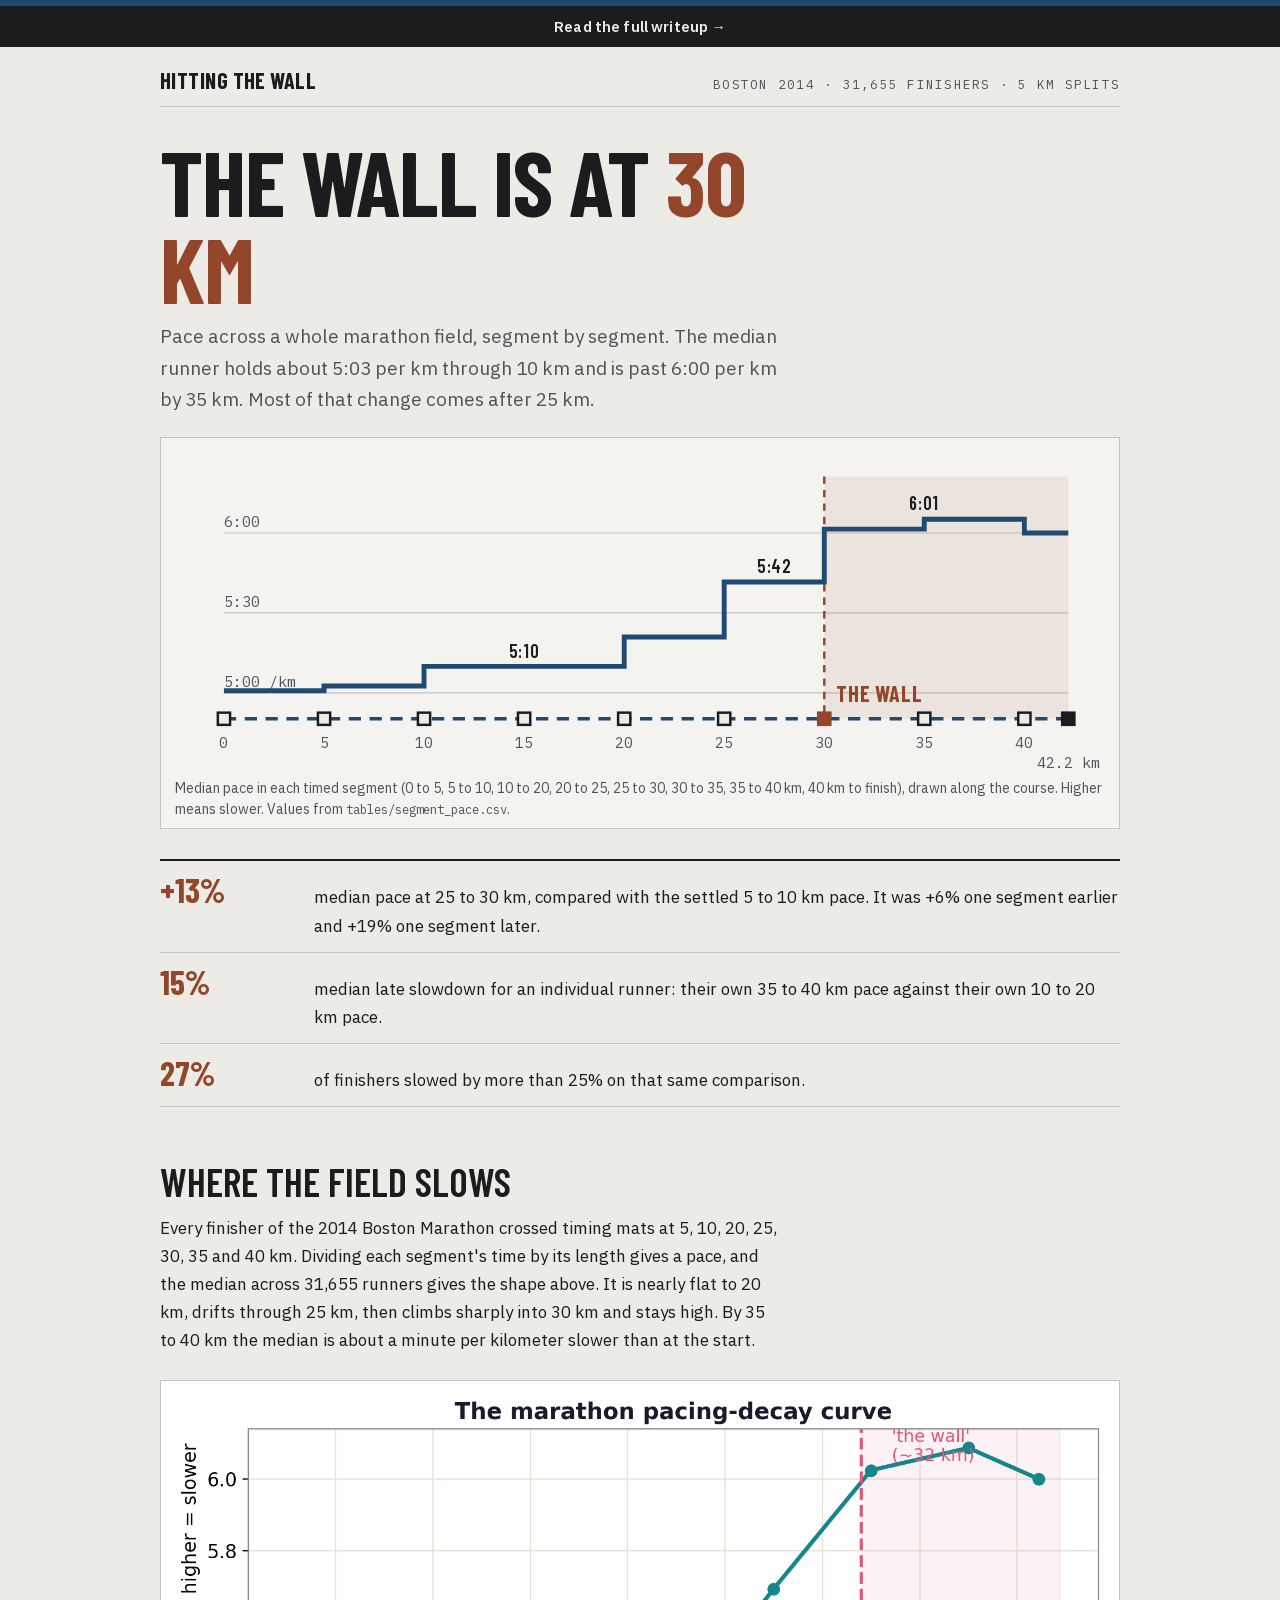
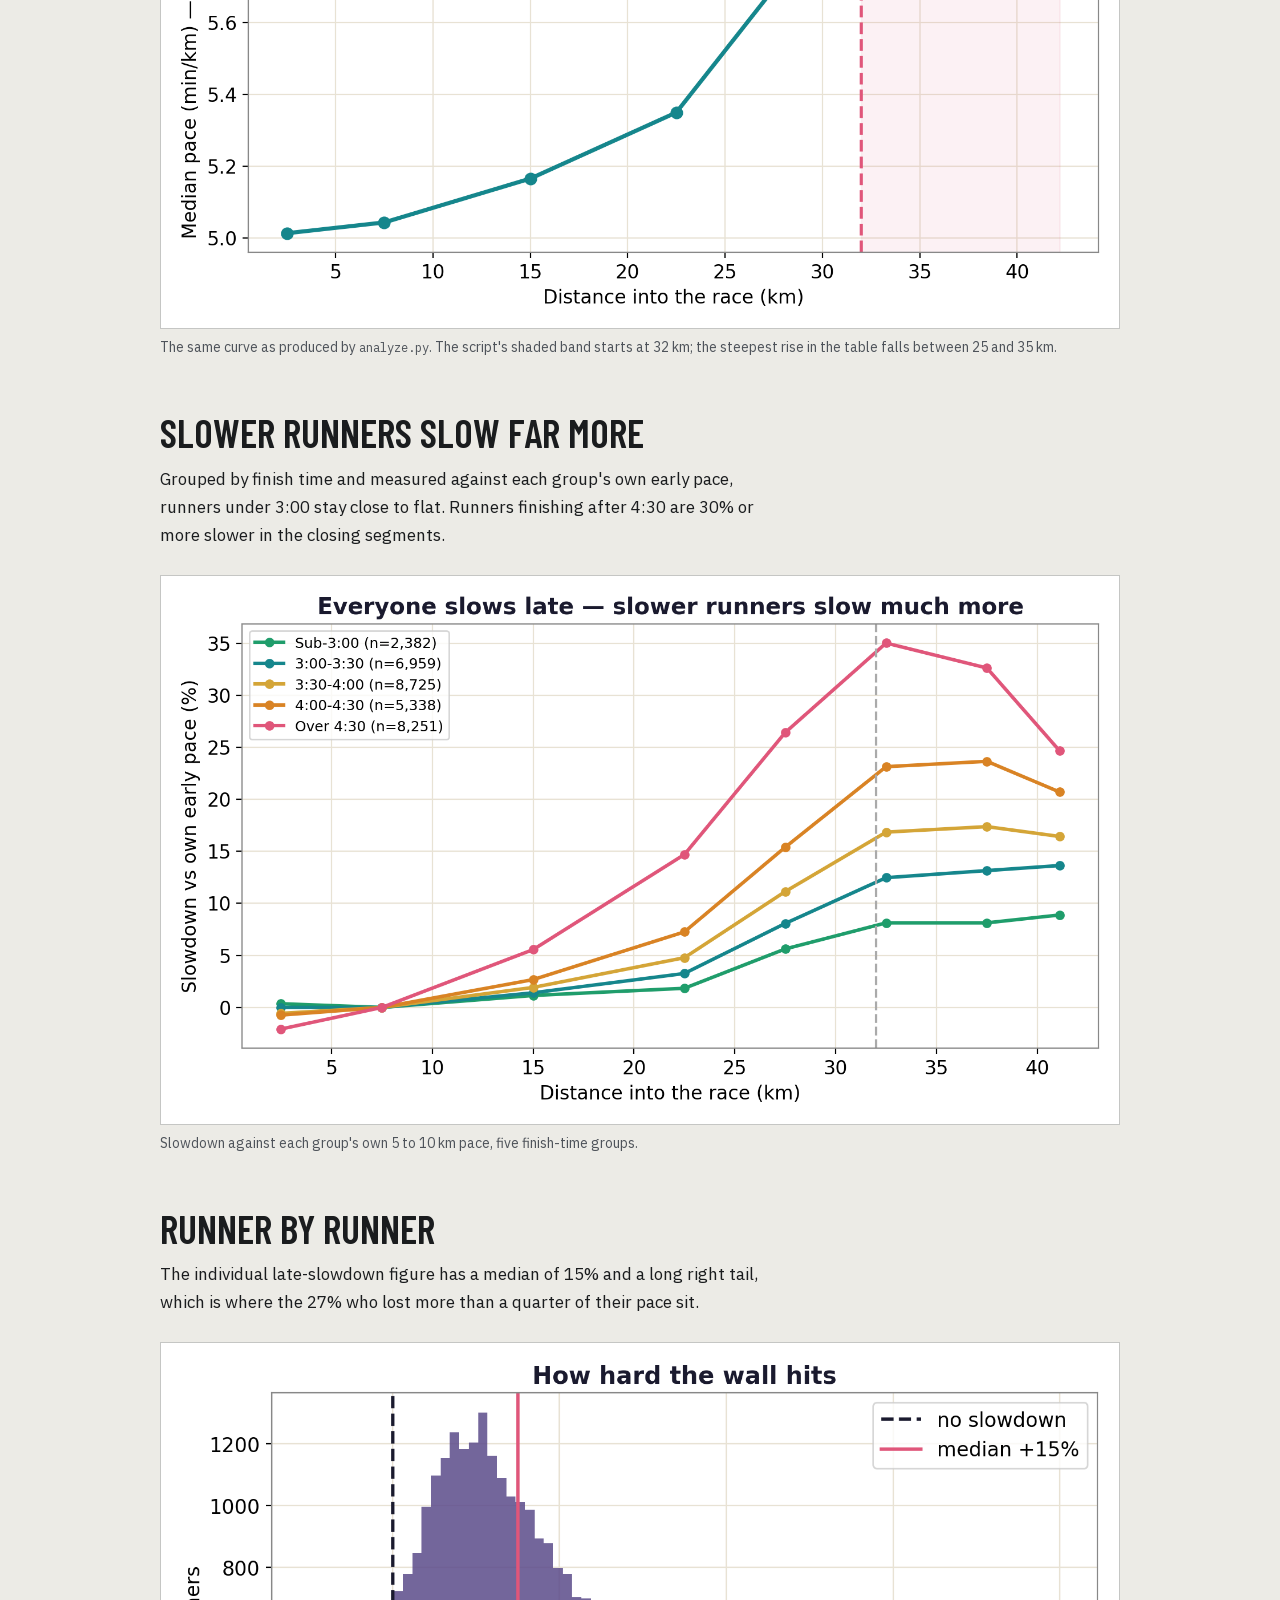
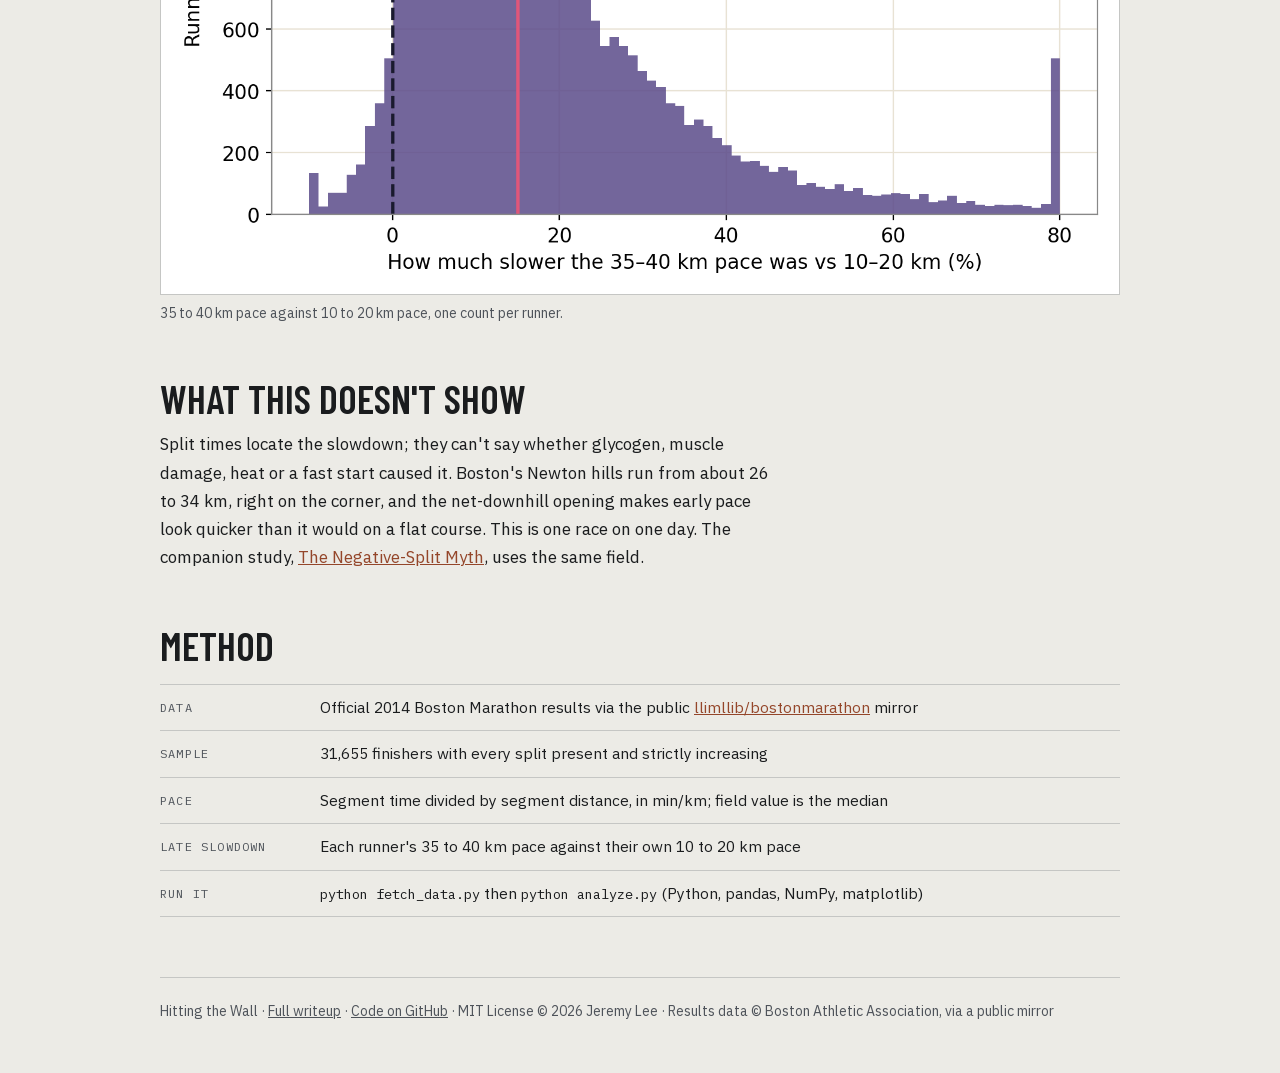
==== commit ca4a816d: "Rewrite README and write-up in plainer prose" ====
--- a/index.html
+++ b/index.html
@@ -114,7 +114,7 @@
   </ul>
 
   <h2>Where the field slows</h2>
-  <p>Every finisher of the 2014 Boston Marathon crossed timing mats at 5, 10, 20, 25, 30, 35 and 40 km. Dividing each segment's time by its length gives a pace, and the median across 31,655 runners gives the shape above. It is nearly flat to 20 km and drifts through 25 km. Then it climbs sharply into 30 km and stays high. By 35 to 40 km the median is about a minute per kilometer slower than at the start.</p>
+  <p>Every finisher of the 2014 Boston Marathon crossed timing mats at 5, 10, 20, 25, 30, 35 and 40 km. Dividing each segment's time by its length gives a pace, and the median across 31,655 runners gives the shape above. It is nearly flat to 20 km, drifts through 25 km, then climbs sharply into 30 km and stays high. By 35 to 40 km the median is about a minute per kilometer slower than at the start.</p>
   <figure class="plate">
     <img src="figures/01_decay_curve.png" width="1680" height="960" loading="lazy"
       alt="Line chart of median pace against distance. The line is close to 5.0 min/km through 10 km, rises gradually to 25 km, then steeply to about 6.1 min/km between 30 and 40 km." />
@@ -138,7 +138,7 @@
   </figure>
 
   <h2>What this doesn't show</h2>
-  <p>Split times locate the slowdown. They can't say whether glycogen, muscle damage, heat or a fast start caused it. Boston's Newton hills run from about 26 to 34 km, right on the corner, and the net-downhill opening makes early pace look quicker than it would on a flat course. This is one race on one day. The companion study, <a href="https://lyhjeremy.github.io/marathon-negative-split-myth/">The Negative-Split Myth</a>, uses the same field.</p>
+  <p>Split times locate the slowdown; they can't say whether glycogen, muscle damage, heat or a fast start caused it. Boston's Newton hills run from about 26 to 34 km, right on the corner, and the net-downhill opening makes early pace look quicker than it would on a flat course. This is one race on one day. The companion study, <a href="https://lyhjeremy.github.io/marathon-negative-split-myth/">The Negative-Split Myth</a>, uses the same field.</p>
 
   <h2>Method</h2>
   <dl>
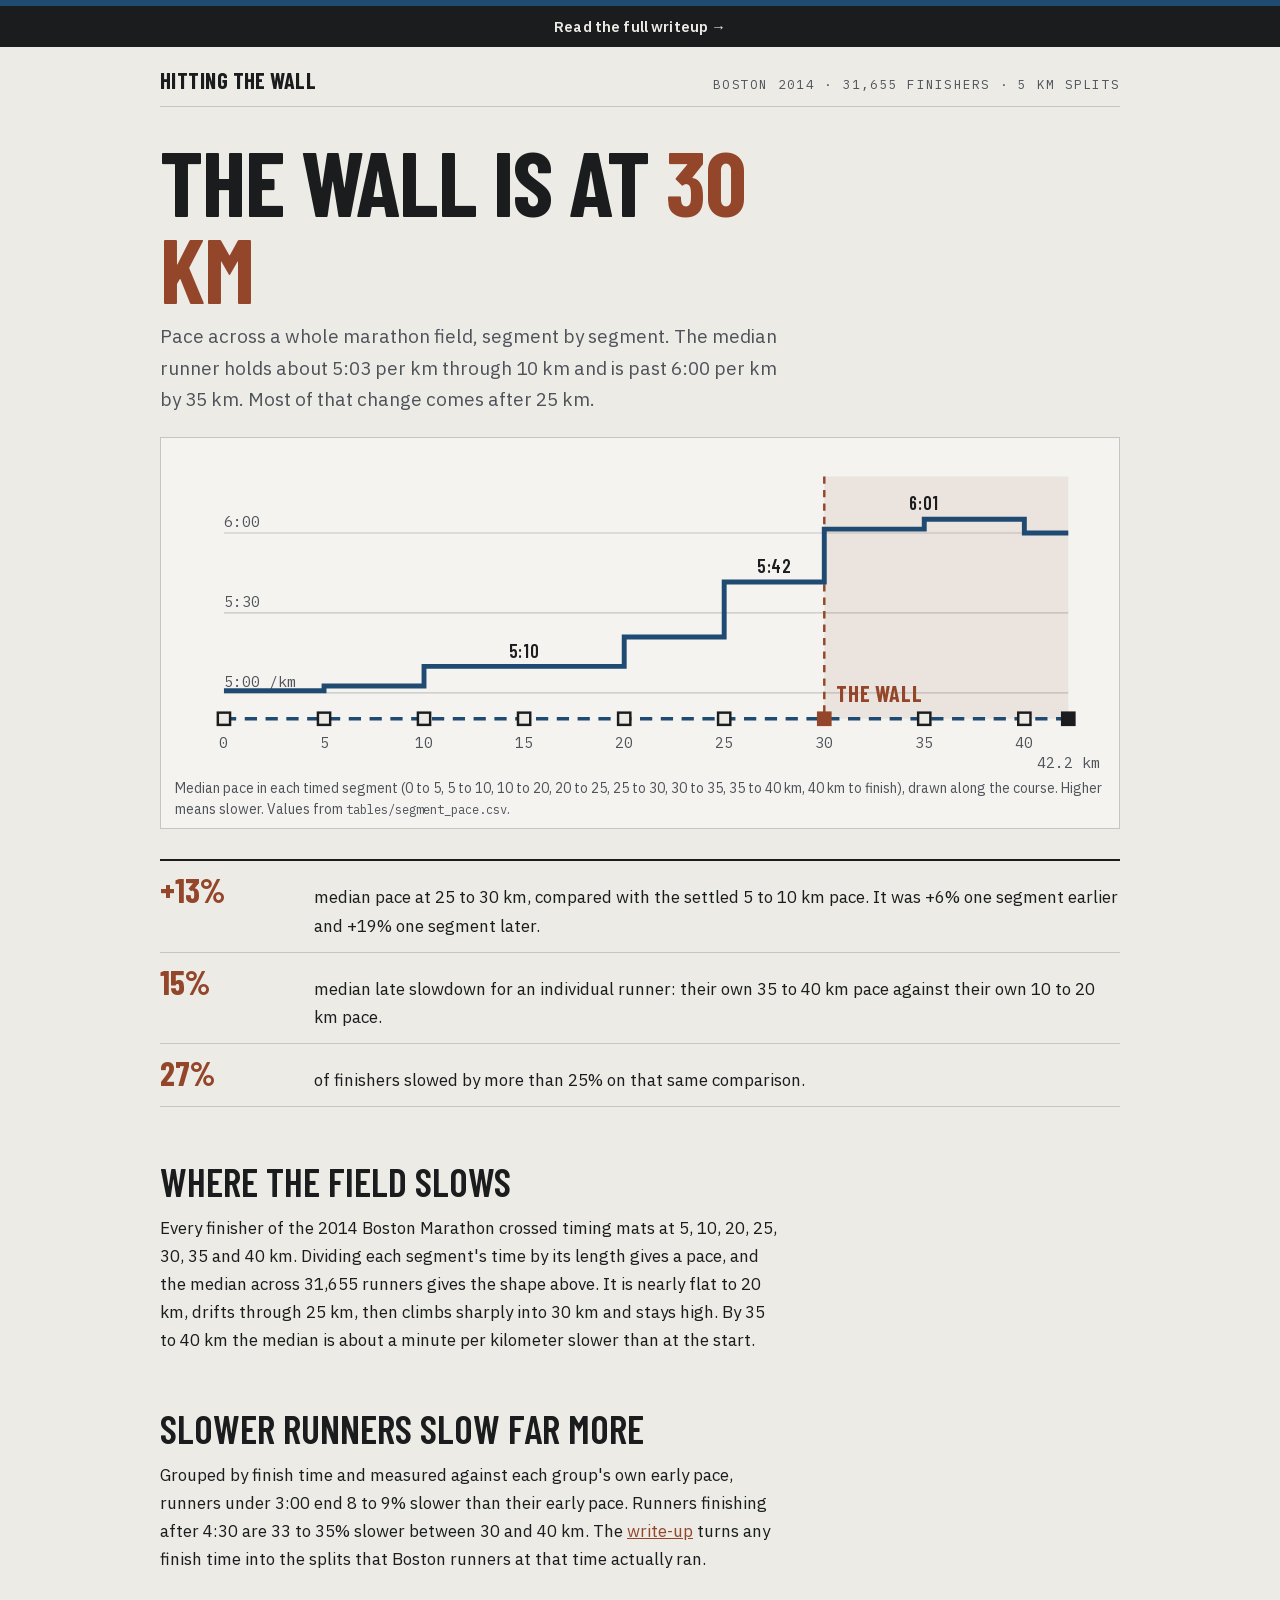
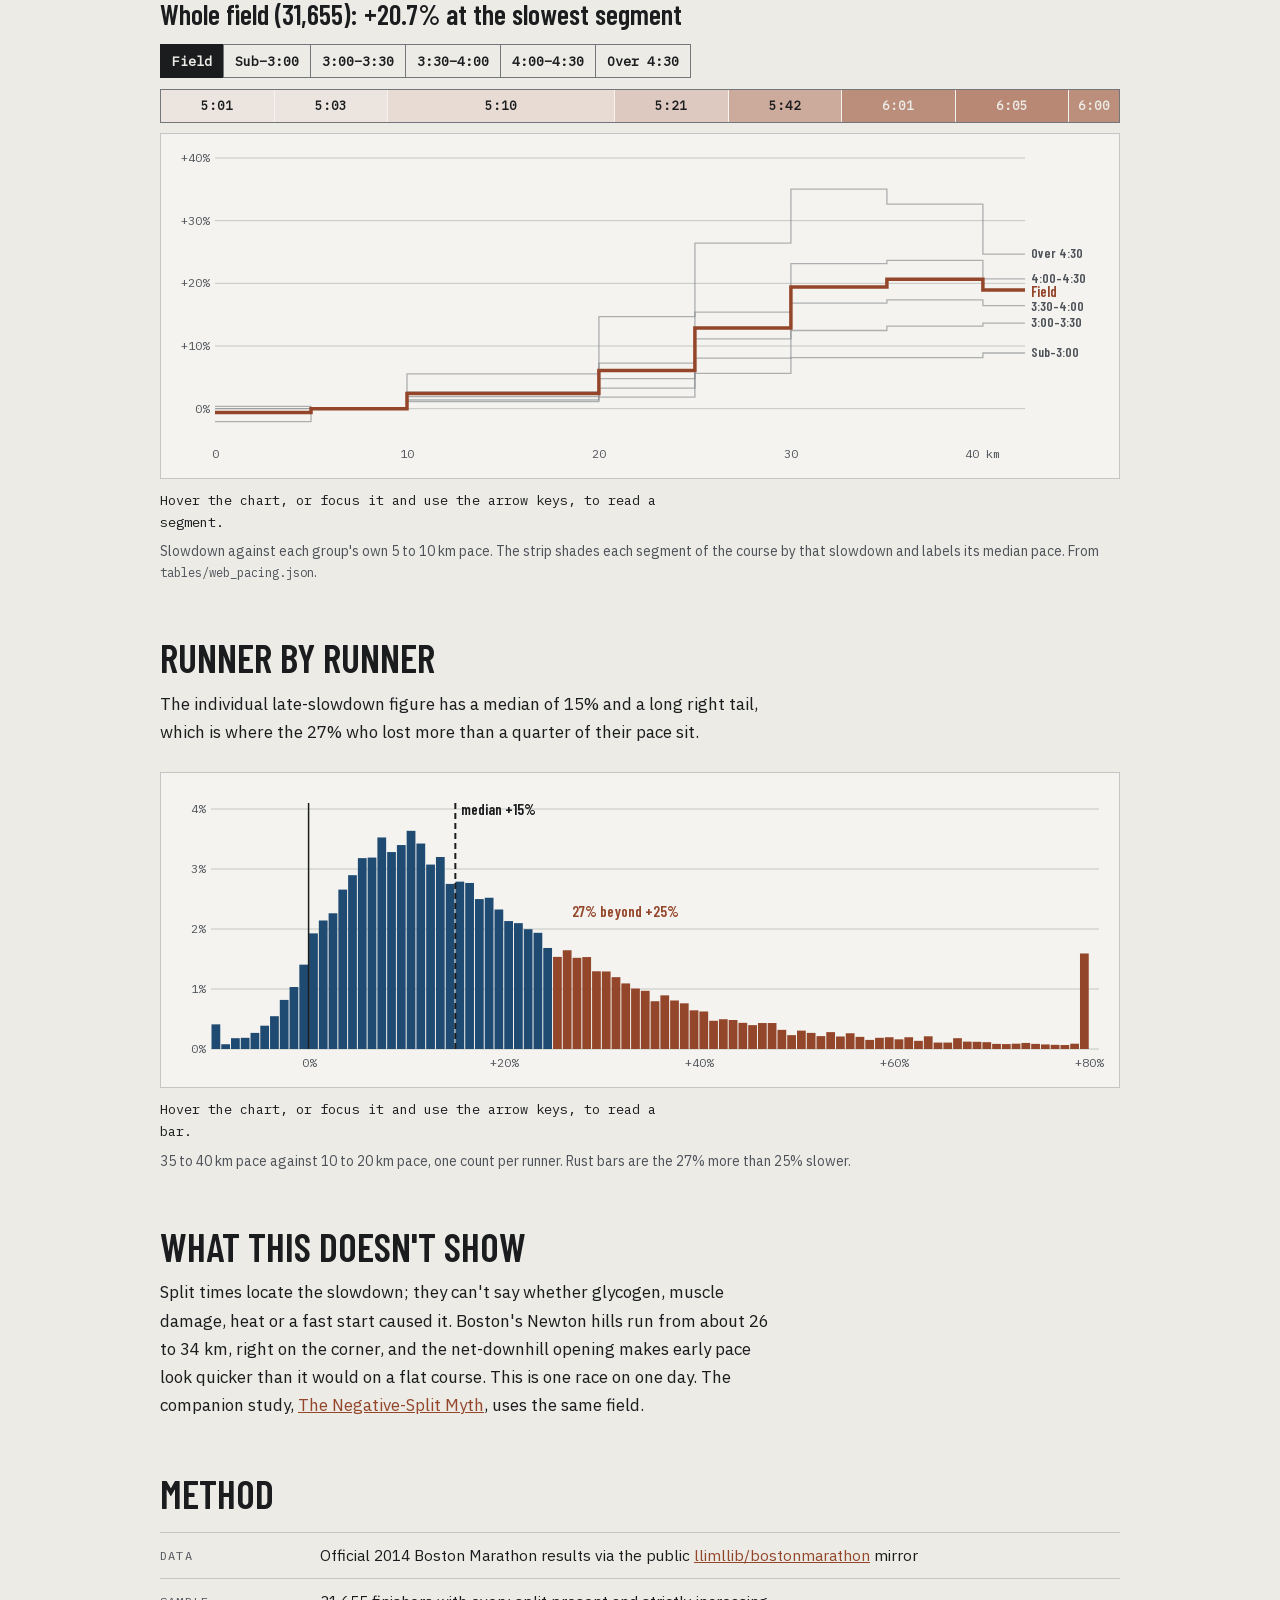
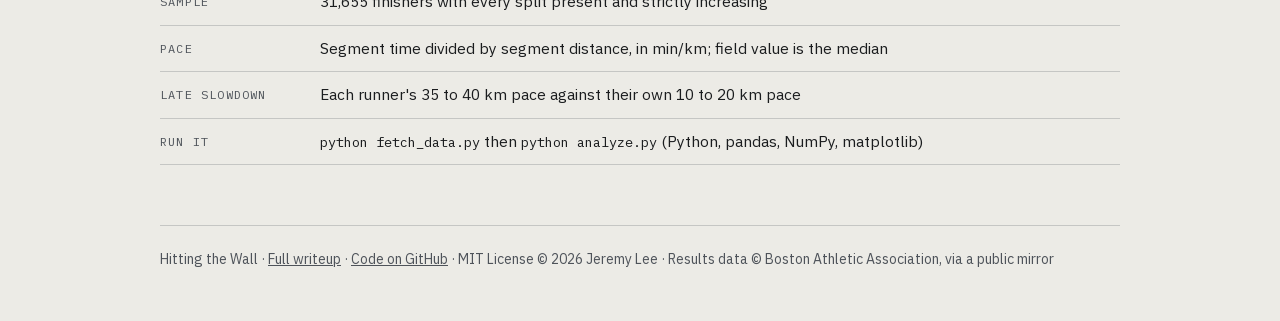
==== commit b7ad5c3f: "Pace strip, group switch and a split card on the pacing pages export_web.py reads the race through a" ====
--- a/index.html
+++ b/index.html
@@ -51,6 +51,32 @@
     .profile { padding: 8px 6px 8px; }
     .ax { font-size: 21px; } .lbl { font-size: 25px; } .wall { font-size: 28px; } .minor { display: none; }
   }
+  .ix { --accent: var(--signal); --accent2: var(--signal-2); --card: var(--panel); --muted: var(--ink-2); --ink2: var(--ink-2);
+         --display: var(--font-display); --mono: var(--font-mono); --sans: var(--font-body); }
+  .fig-title { font-family: var(--display); font-weight: 600; font-size: clamp(22px, 2.8vw, 28px); line-height: 1.1; margin: 0 0 4px; color: var(--ink); }
+  .seg { display: flex; flex-wrap: wrap; margin: 14px 0 12px; }
+  .seg button { font: 600 13.5px/1.2 var(--mono); padding: 8px 11px; border: 1px solid var(--edge); background: transparent; color: var(--ink); cursor: pointer; margin: 0 -1px -1px 0; }
+  .seg button[aria-pressed="true"] { background: var(--ink); color: var(--paper); border-color: var(--ink); }
+  .pstrip { display: flex; height: 34px; border: 1px solid var(--edge); margin: 0 0 10px; }
+  .pstrip span { display: flex; align-items: center; justify-content: center; font: 600 12.5px/1 var(--mono); border-right: 1px solid var(--card); overflow: hidden; white-space: nowrap; }
+  .pstrip span:last-child { border-right: 0; }
+  @media (max-width: 640px) { .pstrip span { font-size: 11px; letter-spacing: -.02em; } }
+  .chart { border: 1px solid var(--rule); background: var(--card); padding: 10px 10px 4px; }
+  .chart svg { display: block; width: 100%; height: auto; overflow: visible; }
+  .chart svg:focus { outline: 2px solid var(--accent); outline-offset: 3px; }
+  .chart text { font-family: var(--mono); font-size: 12px; fill: var(--muted); }
+  .chart .grid { stroke: var(--rule); stroke-width: 1; }
+  .chart .band { fill: color-mix(in srgb, var(--accent2) 12%, transparent); }
+  .chart .ln { fill: none; stroke-linejoin: miter; }
+  .chart .ln.other { stroke: var(--edge); stroke-width: 1.3; opacity: .55; }
+  .chart .ln.field { stroke: var(--ink); stroke-width: 1.5; stroke-dasharray: 5 4; }
+  .chart .ln.on { stroke: var(--accent); stroke-width: 3.5; }
+  .chart .elab { font-family: var(--display); font-size: 13.5px; font-weight: 600; fill: var(--muted); }
+  .chart .elab.on { fill: var(--accent); font-size: 15px; }
+  .chart .b { fill: var(--accent2); } .chart .b.neg { fill: var(--accent); } .chart .b.on { fill: var(--ink); }
+  .chart .zero { stroke: var(--ink); stroke-width: 1.5; } .chart .med { stroke: var(--ink); stroke-width: 2; stroke-dasharray: 6 4; }
+  .chart .lab { fill: var(--ink); font-family: var(--display); font-size: 15px; font-weight: 600; } .chart .lab.neg { fill: var(--accent); }
+  .readout { font-family: var(--mono); font-size: 13.5px; color: var(--ink); min-height: 1.6em; margin: 10px 0 0; }
 </style>
 </head>
 <body>
@@ -115,26 +141,26 @@
 
   <h2>Where the field slows</h2>
   <p>Every finisher of the 2014 Boston Marathon crossed timing mats at 5, 10, 20, 25, 30, 35 and 40 km. Dividing each segment's time by its length gives a pace, and the median across 31,655 runners gives the shape above. It is nearly flat to 20 km, drifts through 25 km, then climbs sharply into 30 km and stays high. By 35 to 40 km the median is about a minute per kilometer slower than at the start.</p>
-  <figure class="plate">
-    <img src="figures/01_decay_curve.png" width="1680" height="960" loading="lazy"
-      alt="Line chart of median pace against distance. The line is close to 5.0 min/km through 10 km, rises gradually to 25 km, then steeply to about 6.1 min/km between 30 and 40 km." />
-    <figcaption>The same curve as produced by <code>analyze.py</code>. The script's shaded band starts at 32 km; the steepest rise in the table falls between 25 and 35 km.</figcaption>
-  </figure>
 
   <h2>Slower runners slow far more</h2>
-  <p>Grouped by finish time and measured against each group's own early pace, runners under 3:00 stay close to flat. Runners finishing after 4:30 are 30% or more slower in the closing segments.</p>
-  <figure class="plate">
-    <img src="figures/02_decay_by_group.png" width="1680" height="960" loading="lazy"
-      alt="Five slowdown curves by finish-time group. The sub-3:00 group stays near zero; the over-4:30 group rises past 30% after 30 km." />
-    <figcaption>Slowdown against each group's own 5 to 10 km pace, five finish-time groups.</figcaption>
+  <p>Grouped by finish time and measured against each group's own early pace, runners under 3:00 end 8 to 9% slower than their early pace. Runners finishing after 4:30 are 33 to 35% slower between 30 and 40 km. The <a href="overview/#plan">write-up</a> turns any finish time into the splits that Boston runners at that time actually ran.</p>
+  <figure class="ix" id="decay-fig">
+    <p class="fig-title" id="decay-title" aria-live="polite">&nbsp;</p>
+    <div class="seg" role="group" aria-label="Finish-time group" id="decay-seg"></div>
+    <div class="pstrip" id="pstrip" aria-hidden="true"></div>
+    <div class="chart" id="decay"></div>
+    <p class="readout" id="decay-read" aria-live="polite">Hover the chart, or focus it and use the arrow keys, to read a segment.</p>
+    <noscript><img src="figures/02_decay_by_group.png" width="1680" height="960" alt="Five slowdown curves by finish-time group. The sub-3:00 group ends near 9 percent; the over-4:30 group rises past 30 percent after 30 km." /></noscript>
+    <figcaption>Slowdown against each group's own 5 to 10 km pace. The strip shades each segment of the course by that slowdown and labels its median pace. From <code>tables/web_pacing.json</code>.</figcaption>
   </figure>
 
   <h2>Runner by runner</h2>
   <p>The individual late-slowdown figure has a median of 15% and a long right tail, which is where the 27% who lost more than a quarter of their pace sit.</p>
-  <figure class="plate">
-    <img src="figures/03_wall_distribution.png" width="1600" height="919" loading="lazy"
-      alt="Histogram of each runner's late slowdown. Most runners fall between 0 and 30 percent, the median is marked at 15 percent, and the tail runs past 50 percent." />
-    <figcaption>35 to 40 km pace against 10 to 20 km pace, one count per runner.</figcaption>
+  <figure class="ix" id="wall-fig">
+    <div class="chart" id="wall"></div>
+    <p class="readout" id="wall-read" aria-live="polite">Hover the chart, or focus it and use the arrow keys, to read a bar.</p>
+    <noscript><img src="figures/03_wall_distribution.png" width="1600" height="919" alt="Histogram of each runner's late slowdown. Most runners fall between 0 and 30 percent, the median is marked at 15 percent, and the tail runs past 50 percent." /></noscript>
+    <figcaption>35 to 40 km pace against 10 to 20 km pace, one count per runner. Rust bars are the 27% more than 25% slower.</figcaption>
   </figure>
 
   <h2>What this doesn't show</h2>
@@ -153,5 +179,120 @@
     Hitting the Wall · <a href="overview/">Full writeup</a> · <a href="https://github.com/lyhjeremy/marathon-pacing-decay">Code on GitHub</a> · MIT License © 2026 Jeremy Lee · Results data © Boston Athletic Association, via a public mirror
   </footer>
 </div>
+<script>
+(function () {
+  // tables/web_pacing.json (export_web.py)
+  var P = {"segments":[["0-5",0,5],["5-10",5,10],["10-20",10,20],["20-25",20,25],["25-30",25,30],["30-35",30,35],["35-40",35,40],["40-fin",40,42.195]],"field":{"n":31655,"pace":[5.014,5.044,5.166,5.35,5.694,6.024,6.086,6.0]},"groups":[{"label":"Sub-3:00","n":2382,"pace":[3.926,3.912,3.957,3.984,4.132,4.23,4.23,4.2597]},{"label":"3:00-3:30","n":6959,"pace":[4.41,4.41,4.472,4.554,4.766,4.96,4.99,5.0114]},{"label":"3:30-4:00","n":8725,"pace":[4.91,4.938,5.033,5.174,5.488,5.77,5.796,5.7494]},{"label":"4:00-4:30","n":5338,"pace":[5.414,5.454,5.6,5.85,6.294,6.716,6.744,6.5831]},{"label":"Over 4:30","n":8251,"pace":[6.13,6.26,6.608,7.18,7.914,8.452,8.302,7.8041]}],"bands":[{"lo":135,"hi":150,"n":79,"pace":[3.294,3.34,3.392,3.396,3.47,3.584,3.56,3.6446]},{"lo":150,"hi":165,"n":500,"pace":[3.67,3.671,3.709,3.712,3.83,3.916,3.925,3.9772]},{"lo":165,"hi":180,"n":1773,"pace":[4.014,3.986,4.023,4.05,4.194,4.3,4.3,4.3508]},{"lo":180,"hi":195,"n":2910,"pace":[4.266,4.244,4.2785,4.334,4.524,4.699,4.74,4.7973]},{"lo":195,"hi":210,"n":4049,"pace":[4.556,4.562,4.62,4.7,4.914,5.12,5.15,5.1572]},{"lo":210,"hi":225,"n":4548,"pace":[4.816,4.844,4.921,5.02,5.294,5.543,5.56,5.5353]},{"lo":225,"hi":240,"n":4177,"pace":[5.066,5.09,5.211,5.38,5.702,6.0,6.022,5.9499]},{"lo":240,"hi":255,"n":2871,"pace":[5.324,5.366,5.504,5.704,6.096,6.474,6.492,6.41]},{"lo":255,"hi":270,"n":2467,"pace":[5.54,5.584,5.755,6.06,6.536,7.0,6.998,6.779]},{"lo":270,"hi":285,"n":2021,"pace":[5.764,5.822,6.073,6.43,6.982,7.486,7.422,7.1298]},{"lo":285,"hi":300,"n":1753,"pace":[5.974,6.054,6.365,6.814,7.48,7.966,7.846,7.4032]},{"lo":300,"hi":315,"n":1229,"pace":[6.13,6.29,6.693,7.24,7.99,8.484,8.256,7.7904]},{"lo":315,"hi":330,"n":1034,"pace":[6.326,6.514,6.978,7.659,8.39,8.9,8.654,8.1093]},{"lo":330,"hi":345,"n":858,"pace":[6.46,6.751,7.3515,8.166,8.83,9.306,8.965,8.369]},{"lo":345,"hi":360,"n":562,"pace":[6.605,6.986,7.6825,8.613,9.375,9.783,9.328,8.574]}],"wall":{"median":15.04,"over25":27.39,"hist":[130,25,57,59,85,123,173,259,327,445,610,678,716,841,917,1007,1010,1116,1039,1076,1151,1084,973,1013,871,883,876,791,798,736,675,664,632,613,533,486,521,481,485,410,409,379,346,319,307,252,283,256,241,204,198,149,157,153,138,126,137,137,101,73,97,85,68,89,66,83,64,48,59,62,51,62,43,67,34,34,57,39,38,36,27,26,28,32,27,24,22,21,28,504]}};
+  var NS = "http://www.w3.org/2000/svg", SEG = P.segments;
+  function el(tag, at, parent, txt) { var e = document.createElementNS(NS, tag); for (var k in at) e.setAttribute(k, at[k]); if (txt != null) e.textContent = txt; if (parent) parent.appendChild(e); return e; }
+  function mmss(m) { var s = Math.round(m * 60); return Math.floor(s / 60) + ":" + (s % 60 < 10 ? "0" : "") + s % 60; }
+  function hms(m) { var s = Math.round(m * 60), h = Math.floor(s / 3600), mm = Math.floor(s % 3600 / 60), ss = s % 60; return h + ":" + (mm < 10 ? "0" : "") + mm + ":" + (ss < 10 ? "0" : "") + ss; }
+  function rel(p) { return p.map(function (v) { return (v / p[1] - 1) * 100; }); }
+  function sg(v) { return (v >= 0.05 ? "+" : v <= -0.05 ? "−" : "") + Math.abs(v).toFixed(1) + "%"; }
+  function segName(i) { return SEG[i][0] === "40-fin" ? "40 km to finish" : SEG[i][1] + " to " + SEG[i][2] + " km"; }
+  function shade(v) { var k = Math.max(0, Math.min(1, v / 35)); return Math.round(8 + 92 * k); }
+  // a pace strip: the course as a bar, each segment shaded by slowdown and labeled with pace
+  function strip(box, pace, labels) {
+    var r = rel(pace), W = box.clientWidth || 300;
+    box.innerHTML = SEG.map(function (s, i) {
+      var w = (s[2] - s[1]) / 42.195, pct = shade(r[i]), px = w * W;
+      return '<span style="width:' + (100 * w).toFixed(3) + '%;background:color-mix(in srgb, var(--accent) ' + pct + '%, var(--card));color:' + (pct > 55 ? "var(--paper)" : "var(--ink)") + '">' + (px > 32 && labels !== false ? mmss(pace[i]) : "") + "</span>";
+    }).join("");
+  }
+
+  // ---- decay chart ----
+  var G = [{ label: "Field", name: "Whole field", n: P.field.n, pace: P.field.pace }].concat(P.groups.map(function (g) { return { label: g.label.replace("-", "–"), name: g.label.replace("-", " to "), n: g.n, pace: g.pace }; }));
+  var sel = 0, cur = 4, box = document.getElementById("decay"), seg = document.getElementById("decay-seg"), read = document.getElementById("decay-read");
+  G.forEach(function (g, i) {
+    var b = document.createElement("button"); b.type = "button"; b.textContent = g.label; b.setAttribute("aria-pressed", i === 0 ? "true" : "false");
+    b.addEventListener("click", function () { sel = i; seg.querySelectorAll("button").forEach(function (o, j) { o.setAttribute("aria-pressed", j === i ? "true" : "false"); }); draw(); show(cur); });
+    seg.appendChild(b);
+  });
+  var svg, X, Y, W, H;
+  function draw() {
+    W = Math.max(300, box.clientWidth - 20); H = W < 560 ? 270 : 330;
+    var L = 44, R = W < 560 ? 64 : 84, T = 14, B = 34, y0 = -5, y1 = 40;
+    X = function (km) { return L + km / 42.195 * (W - L - R); }; Y = function (v) { return T + (y1 - v) / (y1 - y0) * (H - T - B); };
+    box.innerHTML = "";
+    svg = el("svg", { viewBox: "0 0 " + W + " " + H, width: W, height: H, tabindex: 0, role: "img",
+      "aria-label": "Step chart of slowdown against own 5 to 10 km pace, by segment, for " + G[sel].name + ", with the other groups in gray." }, box);
+    for (var v = 0; v <= y1; v += 10) { el("line", { class: "grid", x1: L, x2: W - R, y1: Y(v), y2: Y(v) }, svg); el("text", { x: L - 6, y: Y(v) + 4, "text-anchor": "end" }, svg, (v ? "+" : "") + v + "%"); }
+    [0, 10, 20, 30, 40].forEach(function (k) { el("text", { x: X(k), y: H - B + 18, "text-anchor": "middle" }, svg, k + (k === 40 ? " km" : "")); });
+    el("rect", { class: "band", x: X(cur === null ? 0 : SEG[cur][1]), y: T, width: 0, height: H - T - B, id: "dband" }, svg);
+    function path(p) { var r = rel(p), d = ""; SEG.forEach(function (s, i) { d += (i ? "L" : "M") + X(s[1]).toFixed(1) + " " + Y(r[i]).toFixed(1) + "L" + X(s[2]).toFixed(1) + " " + Y(r[i]).toFixed(1); }); return d; }
+    var labs = [];
+    G.forEach(function (g, i) { if (i !== sel && i !== 0) el("path", { class: "ln other", d: path(g.pace) }, svg); });
+    if (sel !== 0) el("path", { class: "ln field", d: path(G[0].pace) }, svg);
+    el("path", { class: "ln on", d: path(G[sel].pace) }, svg);
+    G.forEach(function (g, i) { if (i === 0 && sel !== 0) return; var r = rel(g.pace); labs.push({ y: Y(r[7]), t: g.label, on: i === sel }); });
+    labs.sort(function (a, b) { return a.y - b.y; });
+    for (var k = 1; k < labs.length; k++) if (labs[k].y - labs[k - 1].y < 14) labs[k].y = labs[k - 1].y + 14;
+    labs.forEach(function (l) { el("text", { class: "elab" + (l.on ? " on" : ""), x: W - R + 6, y: l.y + 4 }, svg, l.t); });
+    svg.addEventListener("mousemove", function (e) { var rc = svg.getBoundingClientRect(), x = (e.clientX - rc.left) * W / rc.width, km = (x - L) / (W - L - R) * 42.195;
+      for (var i = 0; i < SEG.length; i++) if (km >= SEG[i][1] && km <= SEG[i][2]) { show(i); break; } });
+    svg.addEventListener("keydown", function (e) { if (e.key === "ArrowRight" || e.key === "ArrowLeft") { e.preventDefault(); show(Math.max(0, Math.min(7, cur + (e.key === "ArrowRight" ? 1 : -1)))); } });
+    svg.addEventListener("focus", function () { show(cur); });
+    strip(document.getElementById("pstrip"), G[sel].pace);
+    var r = rel(G[sel].pace);
+    document.getElementById("decay-title").textContent = G[sel].name + " (" + G[sel].n.toLocaleString("en-US") + "): " + sg(Math.max.apply(null, r)) + " at the slowest segment";
+  }
+  function show(i) {
+    cur = i; var b = document.getElementById("dband"); b.setAttribute("x", X(SEG[i][1])); b.setAttribute("width", X(SEG[i][2]) - X(SEG[i][1]));
+    var g = G[sel], r = rel(g.pace);
+    read.textContent = segName(i) + "  ·  " + g.name.toLowerCase() + " " + mmss(g.pace[i]) + "/km, " + sg(r[i]) + " on 5 to 10 km" + (sel ? "  ·  whole field " + mmss(G[0].pace[i]) + "/km" : "");
+  }
+  var rt; window.addEventListener("resize", function () { clearTimeout(rt); rt = setTimeout(function () { draw(); show(cur); if (tIn) plan(); }, 120); });
+  draw();
+
+  // ---- wall histogram ----
+  (function () {
+    var w = P.wall, n = w.hist.reduce(function (a, b) { return a + b; }, 0), box = document.getElementById("wall"), read = document.getElementById("wall-read"), cur = 25, bars = [];
+    function lab(i) { var lo = i - 10; return i === 0 ? "10% or more faster late" : i === 90 ? "80% or more slower" : (lo < 0 ? (-lo - 1) + " to " + (-lo) + "% faster" : lo + " to " + (lo + 1) + "% slower"); }
+    function show(i) { cur = Math.max(0, Math.min(90, i)); bars.forEach(function (r, j) { r.classList.toggle("on", j === cur); });
+      read.textContent = lab(cur) + ": " + w.hist[cur].toLocaleString("en-US") + " runners, " + (100 * w.hist[cur] / n).toFixed(1) + "% of the field"; }
+    function draw() {
+      var W = Math.max(300, box.clientWidth - 20), H = W < 560 ? 240 : 300, L = 40, R = 10, T = 26, B = 34, y1 = 4;
+      var bw = (W - L - R) / 91, X = function (v) { return L + (v + 10) * bw; }, Y = function (v) { return T + (1 - v / y1) * (H - T - B); };
+      box.innerHTML = ""; bars = [];
+      var s = el("svg", { viewBox: "0 0 " + W + " " + H, width: W, height: H, tabindex: 0, role: "img", "aria-label": "Histogram of each runner's late slowdown. Median 15%; 27% were more than 25% slower." }, box);
+      for (var v = 0; v <= y1; v++) { el("line", { class: "grid", x1: L, x2: W - R, y1: Y(v), y2: Y(v) }, s); el("text", { x: L - 6, y: Y(v) + 4, "text-anchor": "end" }, s, v + "%"); }
+      [0, 20, 40, 60, 80].forEach(function (t) { el("text", { x: X(t), y: H - B + 18, "text-anchor": "middle" }, s, (t ? "+" : "") + t + "%"); });
+      w.hist.forEach(function (c, i) { var v = Math.min(y1, 100 * c / n); bars.push(el("rect", { class: "b" + (i - 10 >= 25 ? " neg" : ""), x: X(i - 10) + 0.5, y: Y(v), width: Math.max(1, bw - 1), height: Y(0) - Y(v) }, s)); });
+      el("line", { class: "zero", x1: X(0), x2: X(0), y1: T - 6, y2: Y(0) }, s);
+      el("line", { class: "med", x1: X(w.median), x2: X(w.median), y1: T - 6, y2: Y(0) }, s);
+      el("text", { class: "lab", x: X(w.median) + 6, y: T + 6 }, s, "median +" + w.median.toFixed(0) + "%");
+      el("text", { class: "lab neg", x: X(27), y: Y(2.2) }, s, w.over25.toFixed(0) + "% beyond +25%");
+      s.addEventListener("mousemove", function (e) { var r = s.getBoundingClientRect(); show(Math.floor(((e.clientX - r.left) * W / r.width - L) / bw)); });
+      s.addEventListener("keydown", function (e) { if (e.key === "ArrowRight" || e.key === "ArrowLeft") { e.preventDefault(); show(cur + (e.key === "ArrowRight" ? 1 : -1)); } });
+      s.addEventListener("focus", function () { show(cur); });
+    }
+    var rt; window.addEventListener("resize", function () { clearTimeout(rt); rt = setTimeout(draw, 120); });
+    draw();
+  })();
+
+  // ---- your race ----
+  var tIn = document.getElementById("plan-t");
+  function parse(s) { var p = s.trim().split(/[:.\s]+/).map(Number); if (p.some(isNaN) || p.length < 2 || p.length > 3) return null; return p.length === 3 ? p[0] * 60 + p[1] + p[2] / 60 : p[0] * 60 + p[1]; }
+  function plan() {
+    var T = parse(tIn.value), hint = document.getElementById("plan-hint"), tb = document.querySelector("#plan-table tbody");
+    var b = null; if (T != null) P.bands.forEach(function (x) { if (T >= x.lo && T < x.hi) b = x; });
+    if (!b) { hint.textContent = "Enter a time from 2:15:00 to 5:59:59."; hint.className = "hint warn"; return; }
+    hint.textContent = "h:mm:ss or h:mm"; hint.className = "hint";
+    var raw = SEG.reduce(function (a, s, i) { return a + b.pace[i] * (s[2] - s[1]); }, 0), k = T / raw;
+    var pace = b.pace.map(function (v) { return v * k; }), even = T / 42.195, cum = 0, rows = "";
+    SEG.forEach(function (s, i) {
+      cum += pace[i] * (s[2] - s[1]); var ev = even * s[2], gap = cum - ev;
+      rows += "<tr><td>" + (s[0] === "40-fin" ? "Finish" : s[2] + " km") + '</td><td class="num">' + hms(cum) + '</td><td class="num">' + mmss(pace[i]) + '/km</td><td class="num">' + hms(ev) + '</td><td class="num">' + (Math.abs(gap) < 0.5 / 60 ? "0:00" : (gap > 0 ? "+" : "−") + mmss(Math.abs(gap))) + "</td></tr>";
+    });
+    tb.innerHTML = rows;
+    document.getElementById("plan-band").textContent = "Boston 2014, " + hms(b.lo).slice(0, 4) + " to " + hms(b.hi).slice(0, 4) + " finishers (" + b.n.toLocaleString("en-US") + ")";
+    strip(document.getElementById("plan-strip"), pace);
+    var r = rel(pace), first = pace.slice(0, 4).reduce(function (a, v, i) { return a + v * (SEG[i][2] - SEG[i][1]); }, 0);
+    var mx = 0; for (var i = 0; i < 8; i++) if (pace[i] > pace[mx]) mx = i;
+    var ah = even * 25 - first; document.getElementById("plan-note").textContent = "These runners reached 25 km " + mmss(Math.abs(ah)) + (ah >= 0 ? " ahead of even pace and gave it back after that." : " behind even pace.") + " Their slowest stretch was " + segName(mx) + ", at " + mmss(pace[mx]) + "/km, " + sg(r[mx]) + " on their 5 to 10 km pace. Even pace for " + hms(T) + " is " + mmss(even) + "/km throughout.";
+  }
+  if (tIn) { tIn.addEventListener("input", plan); plan(); }
+})();
+</script>
 </body>
 </html>
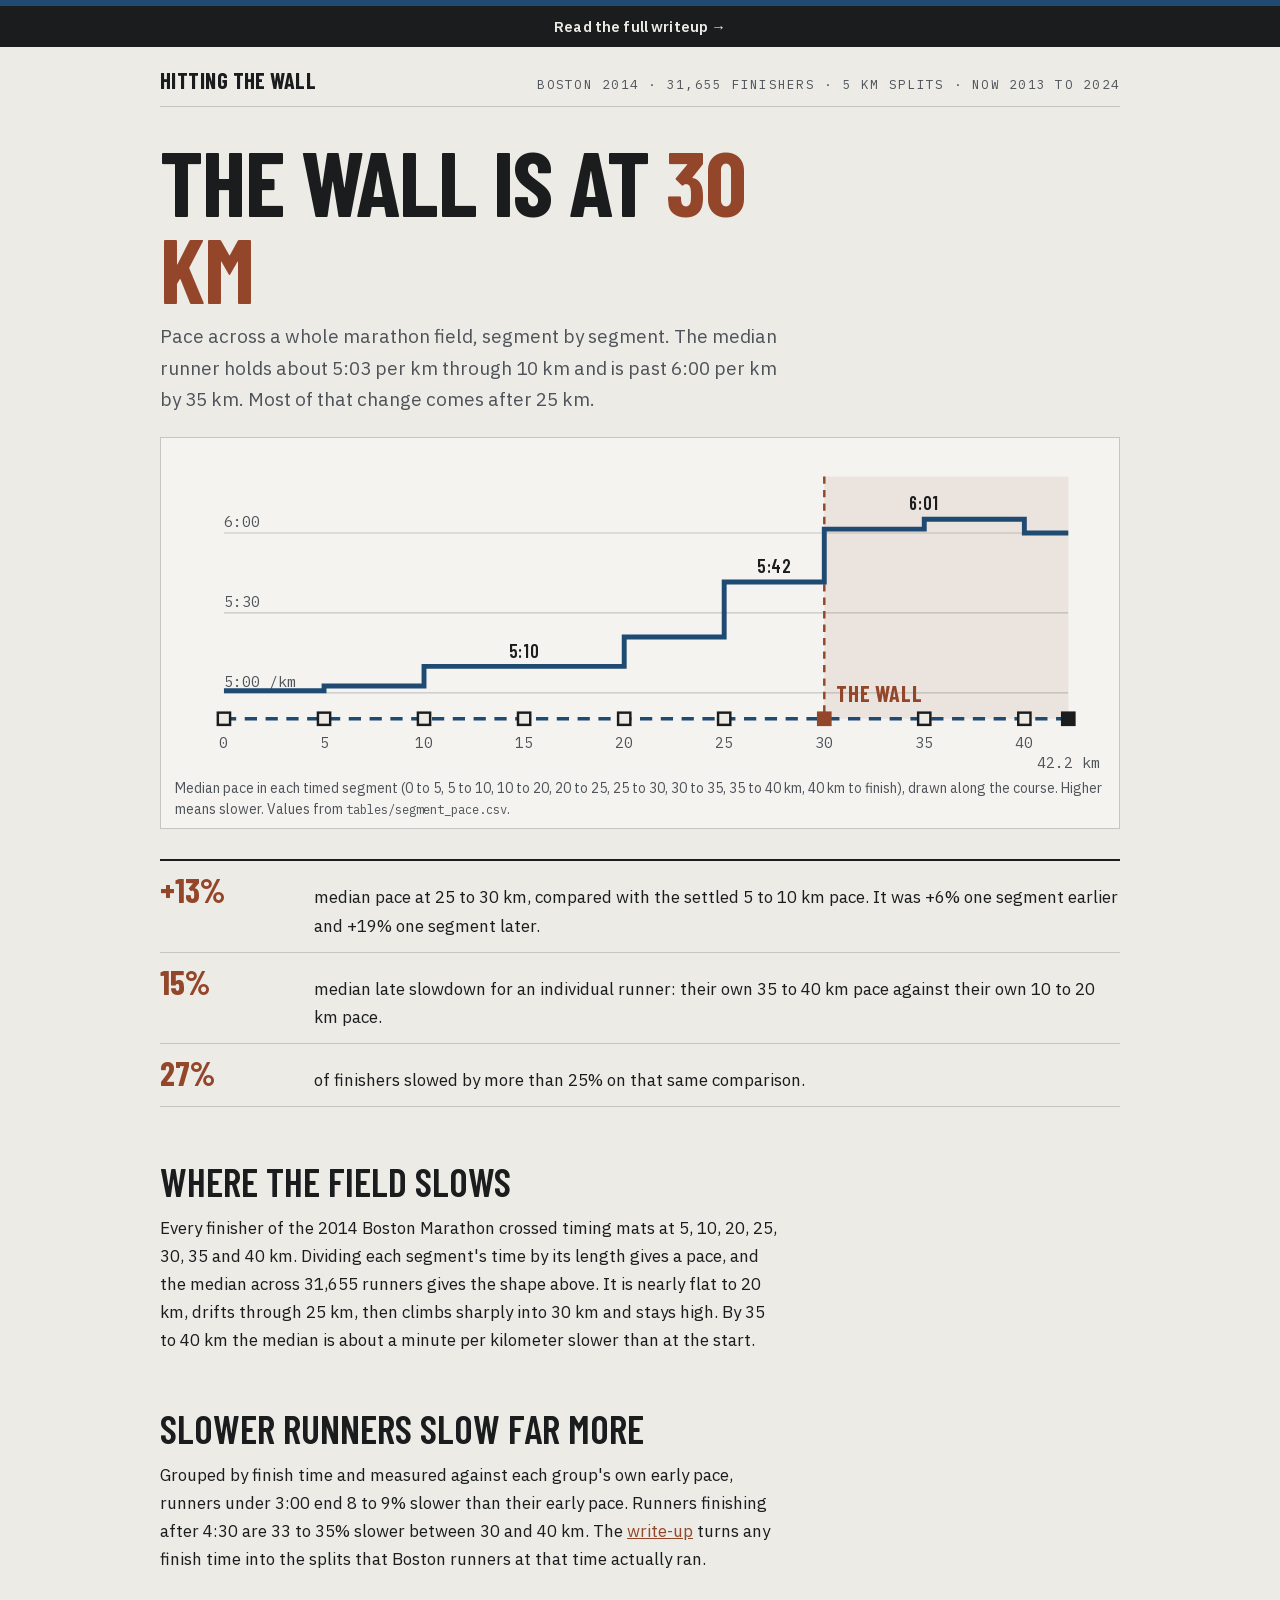
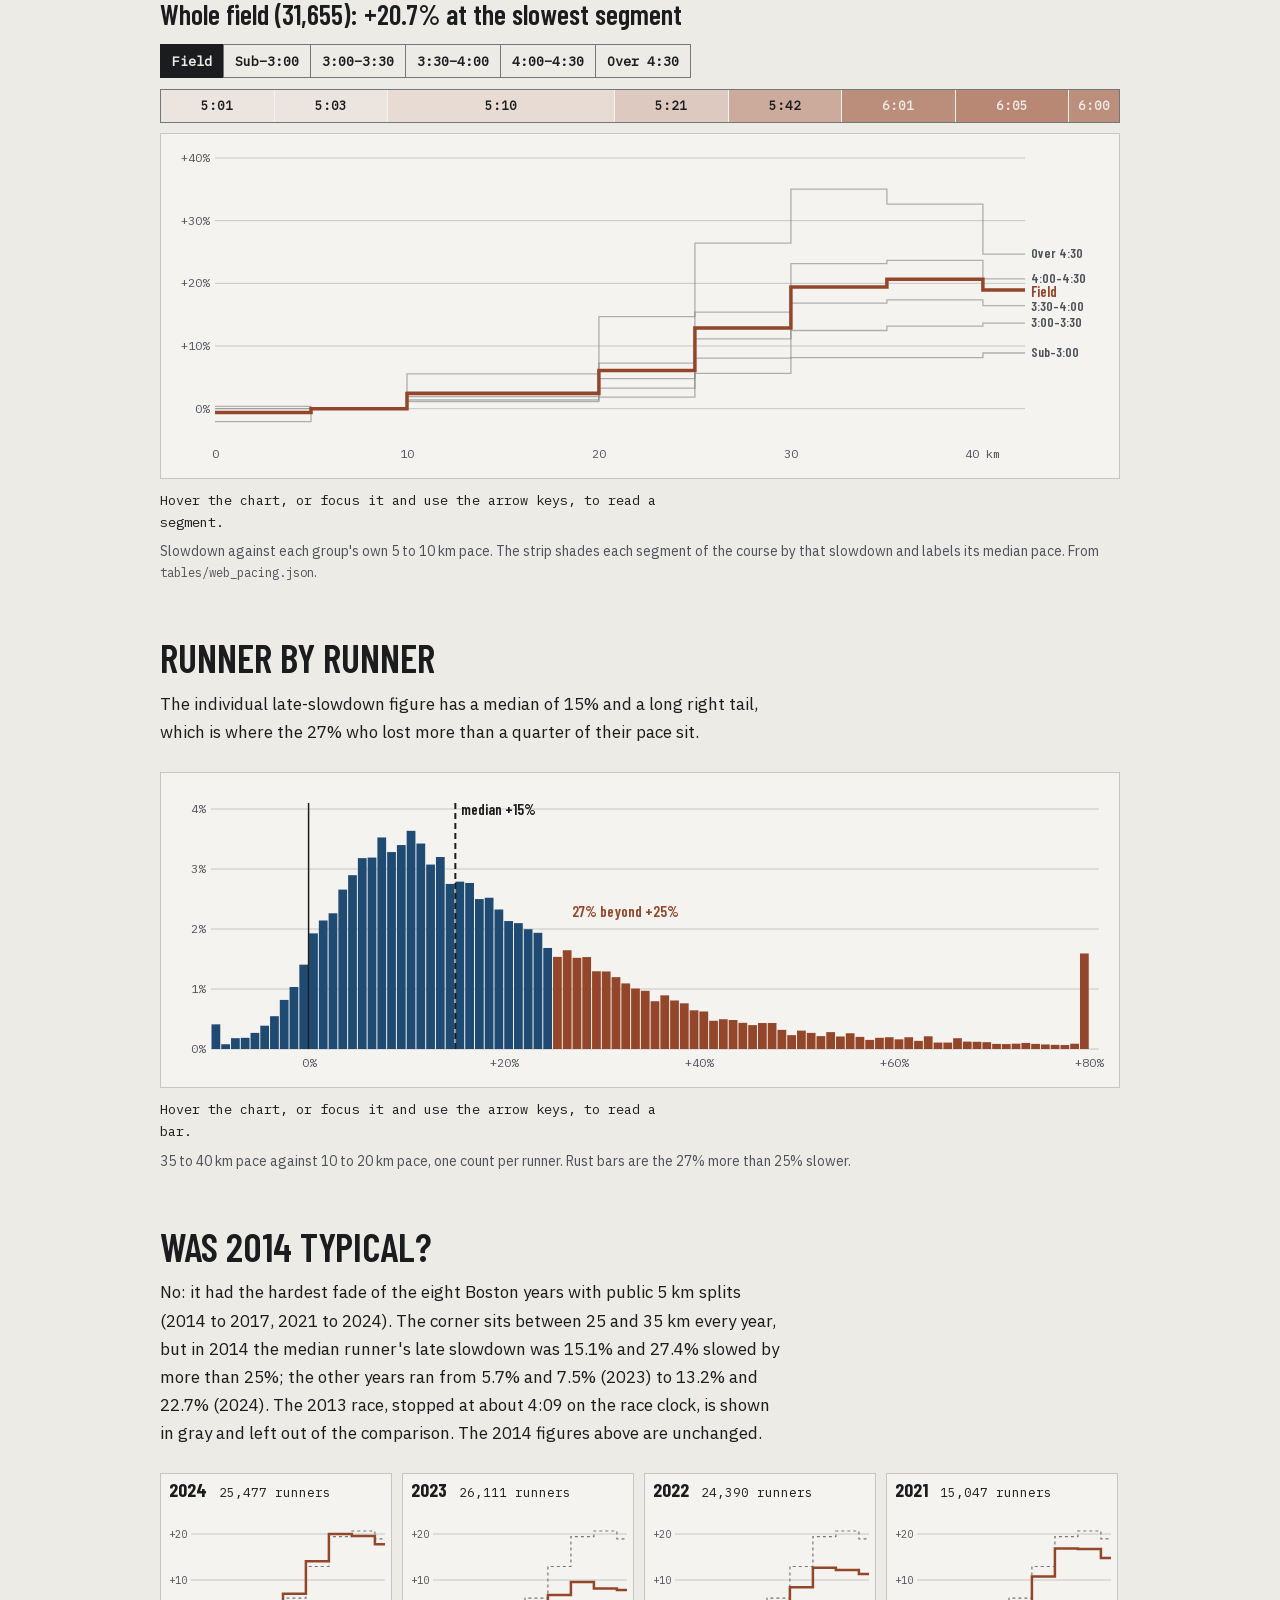
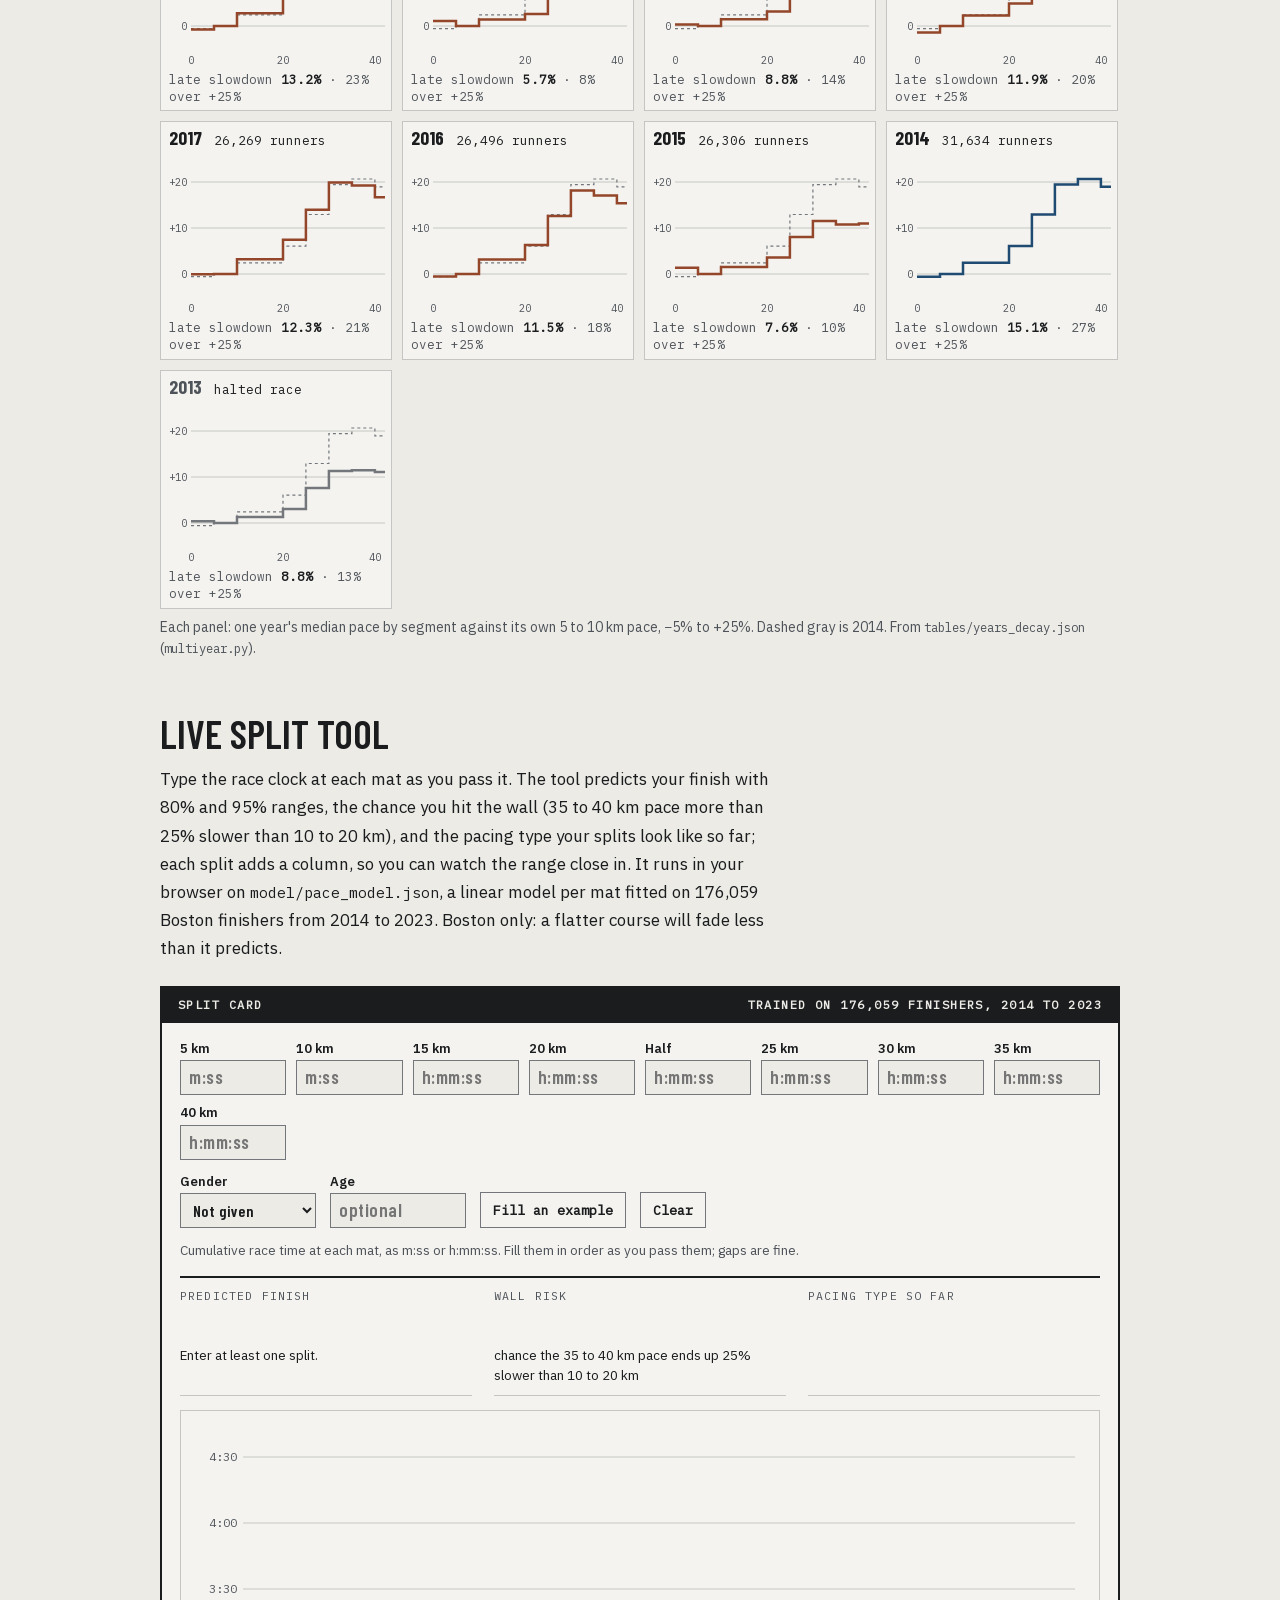
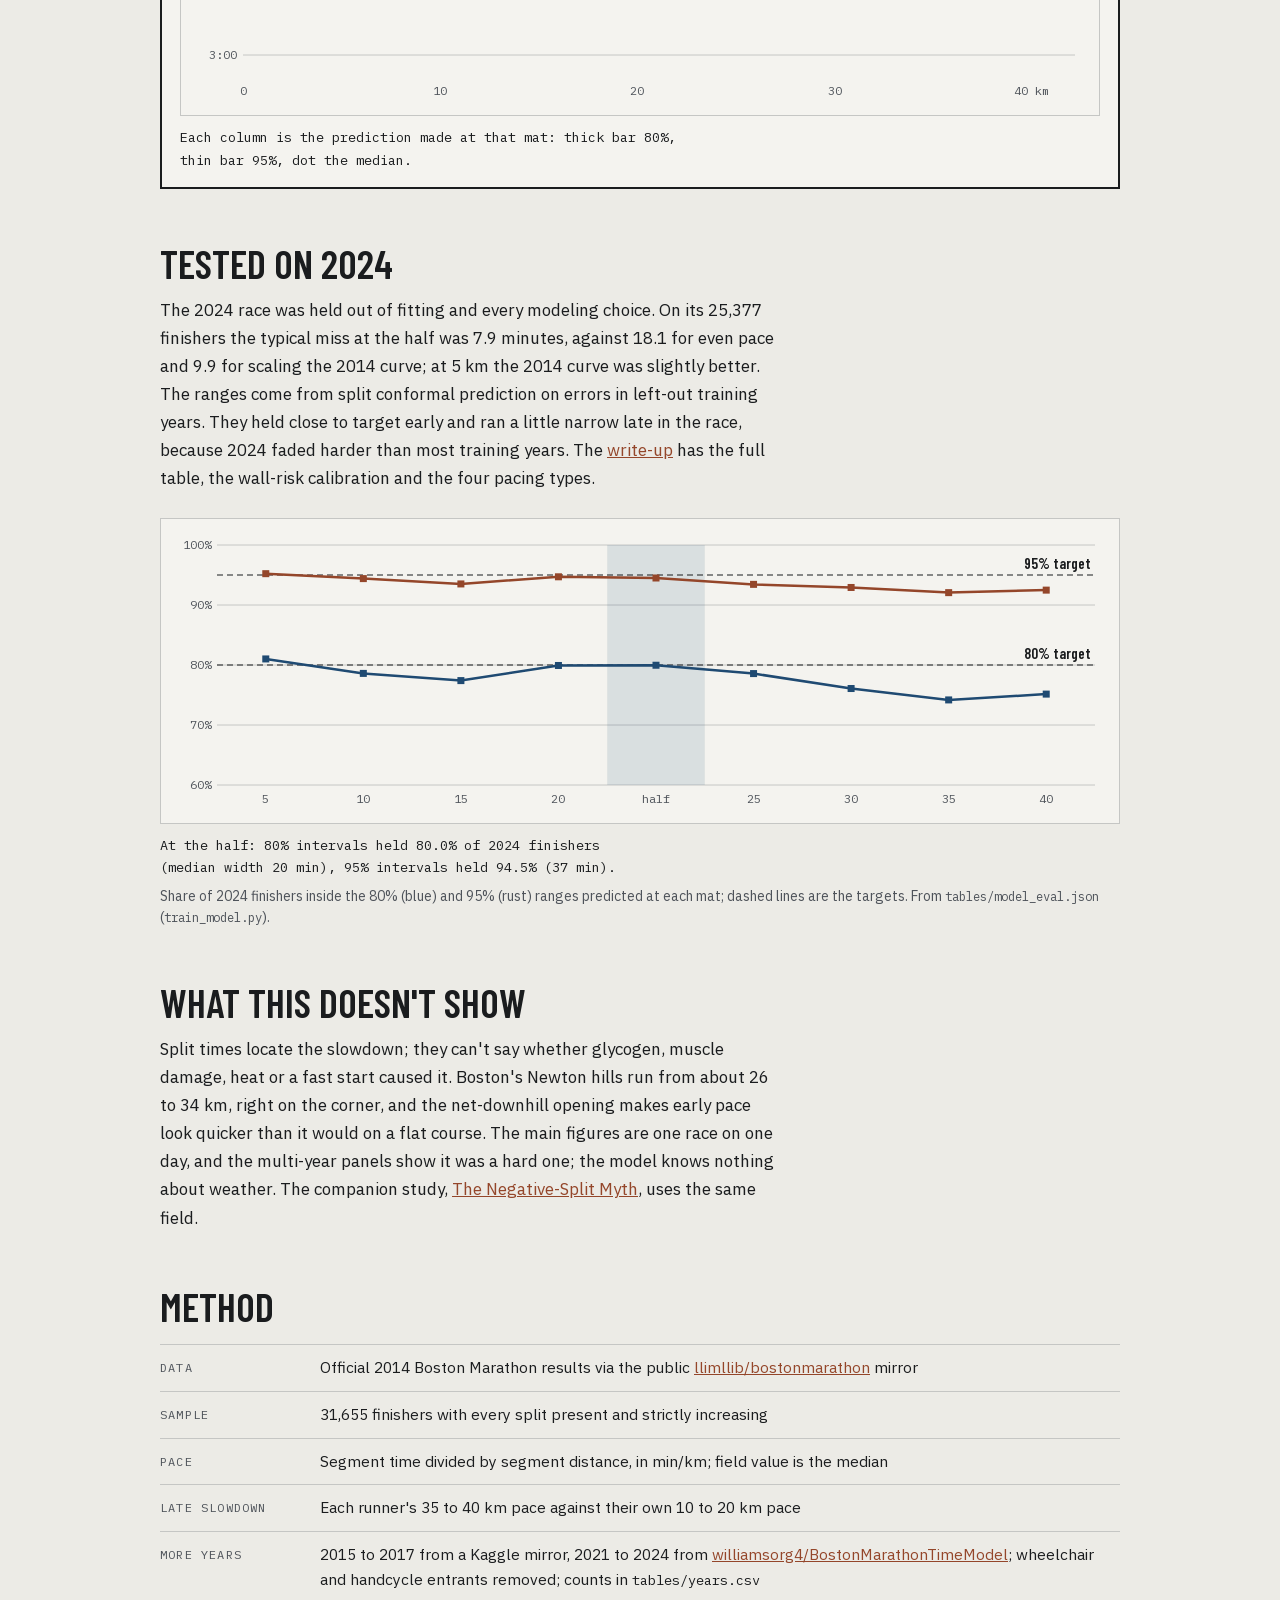
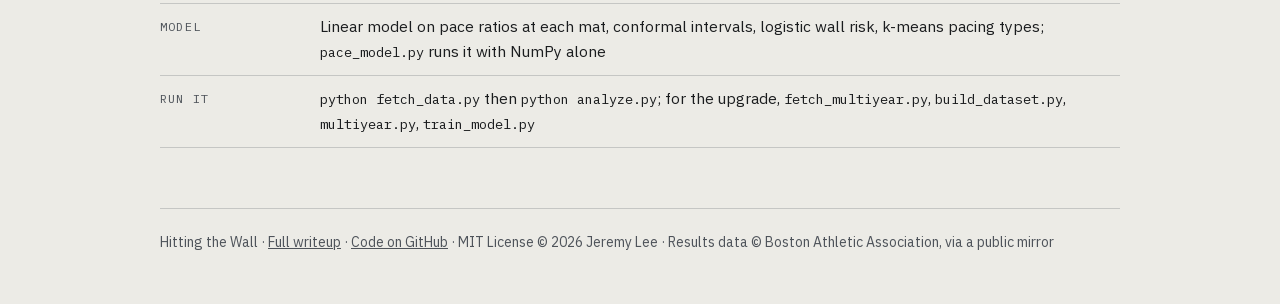
==== commit fc0f059e: "Live split tool, holdout charts and per-year curves on the site Adds the browser version of the mode" ====
--- a/index.html
+++ b/index.html
@@ -4,8 +4,9 @@
 <meta charset="utf-8"/>
 <meta name="viewport" content="width=device-width, initial-scale=1"/>
 <title>Hitting the Wall: where a marathon field slows down</title>
-<meta name="description" content="Per-5K splits from 31,655 finishers of the 2014 Boston Marathon. Pace holds nearly flat to 20 km and climbs steeply from about 30 km. The median runner's 35 to 40 km pace was 15% slower than their 10 to 20 km pace." />
+<meta name="description" content="Per-5K splits from 31,655 finishers of the 2014 Boston Marathon, set beside eight Boston years, with a live split tool that predicts your finish band, wall risk and pacing type." />
 <link rel="stylesheet" href="assets/family.css" />
+<link rel="stylesheet" href="assets/race-tool.css" />
 <style>
   * { box-sizing: border-box; border-radius: 0; }
   html, body { margin: 0; padding: 0; }
@@ -85,7 +86,7 @@
 <div class="wrap">
   <header class="top">
     <span class="name">Hitting the Wall</span>
-    <span class="meta">Boston 2014 · 31,655 finishers · 5 km splits</span>
+    <span class="meta">Boston 2014 · 31,655 finishers · 5 km splits · now 2013 to 2024</span>
   </header>
 
   <h1>The wall is at <em>30 km</em></h1>
@@ -163,8 +164,27 @@
     <figcaption>35 to 40 km pace against 10 to 20 km pace, one count per runner. Rust bars are the 27% more than 25% slower.</figcaption>
   </figure>
 
+  <h2>Was 2014 typical?</h2>
+  <p>No: it had the hardest fade of the eight Boston years with public 5 km splits (2014 to 2017, 2021 to 2024). The corner sits between 25 and 35 km every year, but in 2014 the median runner's late slowdown was 15.1% and 27.4% slowed by more than 25%; the other years ran from 5.7% and 7.5% (2023) to 13.2% and 22.7% (2024). The 2013 race, stopped at about 4:09 on the race clock, is shown in gray and left out of the comparison. The 2014 figures above are unchanged.</p>
+  <figure class="ix">
+    <div class="years" id="years"><div class="skeleton sk-years"></div></div>
+    <figcaption>Each panel: one year's median pace by segment against its own 5 to 10 km pace, &minus;5% to +25%. Dashed gray is 2014. From <code>tables/years_decay.json</code> (<code>multiyear.py</code>).</figcaption>
+  </figure>
+
+  <h2 id="tool">Live split tool</h2>
+  <p>Type the race clock at each mat as you pass it. The tool predicts your finish with 80% and 95% ranges, the chance you hit the wall (35 to 40 km pace more than 25% slower than 10 to 20 km), and the pacing type your splits look like so far; each split adds a column, so you can watch the range close in. It runs in your browser on <code>model/pace_model.json</code>, a linear model per mat fitted on 176,059 Boston finishers from 2014 to 2023. Boston only: a flatter course will fade less than it predicts.</p>
+  <div class="ix"><div class="rt" id="race-tool"><div class="skeleton sk-tool"></div></div></div>
+
+  <h2>Tested on 2024</h2>
+  <p>The 2024 race was held out of fitting and every modeling choice. On its 25,377 finishers the typical miss at the half was 7.9 minutes, against 18.1 for even pace and 9.9 for scaling the 2014 curve; at 5 km the 2014 curve was slightly better. The ranges come from split conformal prediction on errors in left-out training years. They held close to target early and ran a little narrow late in the race, because 2024 faded harder than most training years. The <a href="overview/#holdout">write-up</a> has the full table, the wall-risk calibration and the four pacing types.</p>
+  <figure class="ix">
+    <div class="chart" id="calib"><div class="skeleton sk-chart"></div></div>
+    <p class="readout" id="calib-read" aria-live="polite">Hover the chart, or focus it and use the arrow keys, to read a mat.</p>
+    <figcaption>Share of 2024 finishers inside the 80% (blue) and 95% (rust) ranges predicted at each mat; dashed lines are the targets. From <code>tables/model_eval.json</code> (<code>train_model.py</code>).</figcaption>
+  </figure>
+
   <h2>What this doesn't show</h2>
-  <p>Split times locate the slowdown; they can't say whether glycogen, muscle damage, heat or a fast start caused it. Boston's Newton hills run from about 26 to 34 km, right on the corner, and the net-downhill opening makes early pace look quicker than it would on a flat course. This is one race on one day. The companion study, <a href="https://lyhjeremy.github.io/marathon-negative-split-myth/">The Negative-Split Myth</a>, uses the same field.</p>
+  <p>Split times locate the slowdown; they can't say whether glycogen, muscle damage, heat or a fast start caused it. Boston's Newton hills run from about 26 to 34 km, right on the corner, and the net-downhill opening makes early pace look quicker than it would on a flat course. The main figures are one race on one day, and the multi-year panels show it was a hard one; the model knows nothing about weather. The companion study, <a href="https://lyhjeremy.github.io/marathon-negative-split-myth/">The Negative-Split Myth</a>, uses the same field.</p>
 
   <h2>Method</h2>
   <dl>
@@ -172,7 +192,9 @@
     <div><dt>Sample</dt><dd>31,655 finishers with every split present and strictly increasing</dd></div>
     <div><dt>Pace</dt><dd>Segment time divided by segment distance, in min/km; field value is the median</dd></div>
     <div><dt>Late slowdown</dt><dd>Each runner's 35 to 40 km pace against their own 10 to 20 km pace</dd></div>
-    <div><dt>Run it</dt><dd><code>python fetch_data.py</code> then <code>python analyze.py</code> (Python, pandas, NumPy, matplotlib)</dd></div>
+    <div><dt>More years</dt><dd>2015 to 2017 from a Kaggle mirror, 2021 to 2024 from <a href="https://github.com/williamsorg4/BostonMarathonTimeModel">williamsorg4/BostonMarathonTimeModel</a>; wheelchair and handcycle entrants removed; counts in <code>tables/years.csv</code></dd></div>
+    <div><dt>Model</dt><dd>Linear model on pace ratios at each mat, conformal intervals, logistic wall risk, k-means pacing types; <code>pace_model.py</code> runs it with NumPy alone</dd></div>
+    <div><dt>Run it</dt><dd><code>python fetch_data.py</code> then <code>python analyze.py</code>; for the upgrade, <code>fetch_multiyear.py</code>, <code>build_dataset.py</code>, <code>multiyear.py</code>, <code>train_model.py</code></dd></div>
   </dl>
 
   <footer>
@@ -294,5 +316,6 @@
   if (tIn) { tIn.addEventListener("input", plan); plan(); }
 })();
 </script>
+<script src="assets/race-tool.js" data-base=""></script>
 </body>
 </html>
--- a/assets/race-tool.css
+++ b/assets/race-tool.css
@@ -0,0 +1,72 @@
+/* race-tool.css: styles for assets/race-tool.js. Uses the overview builder's
+   variable names (--accent, --accent2, --card, --muted, --display, --mono,
+   --sans); the landing page maps them in its .ix rule. */
+.rt { margin-top: 24px; border: 2px solid var(--ink); background: var(--card); }
+.rt-head { display: flex; justify-content: space-between; gap: 4px 10px; flex-wrap: wrap; padding: 9px 16px; background: var(--ink); color: var(--paper); font: 600 12px/1.4 var(--mono); letter-spacing: .12em; text-transform: uppercase; }
+.rt-body { padding: 18px 18px 16px; }
+.rt-grid { display: grid; grid-template-columns: repeat(auto-fill, minmax(6.6rem, 1fr)); gap: 10px; }
+.rt-grid label, .rt-opt label { display: flex; flex-direction: column; gap: 4px; font: 600 13px/1.2 var(--sans); color: var(--ink); }
+.rt-grid input, .rt-opt input, .rt-opt select { font: 600 19px/1.1 var(--display); letter-spacing: .03em; width: 100%; padding: 6px 8px; border: 1px solid var(--edge); background: var(--paper); color: var(--ink); }
+.rt-grid input.bad { border: 2px solid var(--accent); }
+.rt-grid input:focus-visible, .rt-opt input:focus-visible, .rt-opt select:focus-visible, .rt-opt button:focus-visible, .seg button:focus-visible { outline: 2px solid var(--accent); outline-offset: 2px; }
+.rt-opt { display: flex; flex-wrap: wrap; align-items: flex-end; gap: 10px 14px; margin: 14px 0 0; }
+.rt-opt label { width: 8.5rem; }
+.rt-opt select { font-size: 16px; }
+.rt-opt button { font: 600 13.5px/1.2 var(--mono); padding: 9px 12px; border: 1px solid var(--edge); background: transparent; color: var(--ink); cursor: pointer; }
+.rt-opt button:hover { background: var(--ink); color: var(--paper); }
+.rt-hint { font: 400 13.5px/1.5 var(--sans); color: var(--muted); margin: 12px 0 0; max-width: none; }
+.rt-hint.warn { color: var(--accent); font-weight: 600; }
+.rt-out { display: grid; grid-template-columns: repeat(auto-fit, minmax(14rem, 1fr)); gap: 0 22px; margin: 16px 0 14px; border-top: 2px solid var(--ink); }
+.rt-out > div { padding: 10px 0; border-bottom: 1px solid var(--rule); }
+.rt-k { display: block; font: 400 11.5px/1.4 var(--mono); letter-spacing: .1em; text-transform: uppercase; color: var(--muted); }
+.rt-out b { display: block; font: 700 34px/1.05 var(--display); color: var(--accent); margin: 2px 0 4px; }
+.rt-s { display: block; font: 400 13.5px/1.45 var(--sans); color: var(--ink); }
+.rt-err { font: 400 14px/1.5 var(--sans); color: var(--accent); padding: 12px; margin: 0; }
+.chart .rt-95 { stroke: var(--accent2); stroke-width: 2; opacity: .55; }
+.chart .rt-80 { fill: var(--accent2); opacity: .55; }
+.chart .rt-95.on { opacity: 1; } .chart .rt-80.on { opacity: 1; }
+.chart .rt-med { fill: var(--accent); }
+.chart .rt-path { fill: none; stroke: var(--accent); stroke-width: 1.5; stroke-dasharray: 4 3; }
+.chart .nom { stroke: var(--ink); stroke-width: 1.2; stroke-dasharray: 6 4; }
+.chart .ln.s80 { stroke: var(--accent2); stroke-width: 2.5; } .chart .pt.s80 { fill: var(--accent2); }
+.chart .ln.s95 { stroke: var(--accent); stroke-width: 2.5; } .chart .pt.s95 { fill: var(--accent); }
+.chart .pt.on { stroke: var(--ink); stroke-width: 2; }
+.chart .ln.ref { stroke: var(--edge); stroke-width: 1.2; stroke-dasharray: 3 3; }
+.chart .ln.y14 { stroke: var(--accent2); stroke-width: 2.5; }
+.ym-grid { display: grid; grid-template-columns: repeat(auto-fill, minmax(140px, 1fr)); gap: 10px; }
+.years { display: flex; flex-wrap: wrap; gap: 10px; }
+.ym { border: 1px solid var(--rule); background: var(--card); padding: 6px 0 4px; flex: 0 0 auto; }
+.ym svg { display: block; overflow: visible; }
+.ym svg:focus { outline: 2px solid var(--accent); outline-offset: 2px; }
+.ym svg text { font-family: var(--mono); font-size: 10.5px; fill: var(--muted); }
+.ym svg .grid { stroke: var(--rule); stroke-width: 1; }
+.ym svg .ln { fill: none; }
+.ym svg .ln.on { stroke: var(--accent); stroke-width: 2.5; }
+.ym svg .ln.y14 { stroke: var(--accent2); stroke-width: 2.5; }
+.ym svg .ln.ref { stroke: var(--edge); stroke-width: 1.2; stroke-dasharray: 3 3; }
+.ym.off svg .ln.on { stroke: var(--edge); }
+.ym-h, .ym-f { font: 400 12.5px/1.35 var(--mono); color: var(--ink); margin: 0 8px 2px; max-width: none; }
+.ym-h b { font: 700 19px/1 var(--display); margin-right: 4px; }
+.ym-f { color: var(--muted); margin-top: 2px; }
+.ym-f b { color: var(--ink); font-weight: 600; }
+.ym.off .ym-h b { color: var(--muted); }
+.mae { overflow-x: auto; margin-top: 18px; border-top: 2px solid var(--ink); }
+.mae table { width: 100%; min-width: 520px; border-collapse: collapse; font: 400 14px/1.4 var(--mono); }
+.mae th { font: 600 11.5px/1.3 var(--sans); text-transform: uppercase; letter-spacing: .06em; text-align: left; padding: 8px 8px; border-bottom: 2px solid var(--ink); color: var(--ink); }
+.mae td { padding: 7px 8px; border-bottom: 1px solid var(--rule); color: var(--ink); }
+.mae .num { text-align: right; }
+.mae b { color: var(--accent); }
+.skeleton { background: var(--rule); border-radius: 0; }
+.sk-tool { height: 520px; } .sk-chart { height: 290px; } .sk-years { height: 420px; }
+@media (prefers-reduced-motion: no-preference) {
+  .skeleton { animation: sk 1.6s ease-in-out infinite; }
+  @keyframes sk { 0%, 100% { opacity: 1 } 50% { opacity: .55 } }
+}
+@media (max-width: 640px) {
+  .rt-body { padding: 14px 10px; }
+  .rt-out b { font-size: 28px; }
+  .sk-tool { height: 760px; }
+}
+.mae.fit table { min-width: 0; }
+.mae.fit td { font-size: 13px; }
+figure + p { margin-top: 22px; }
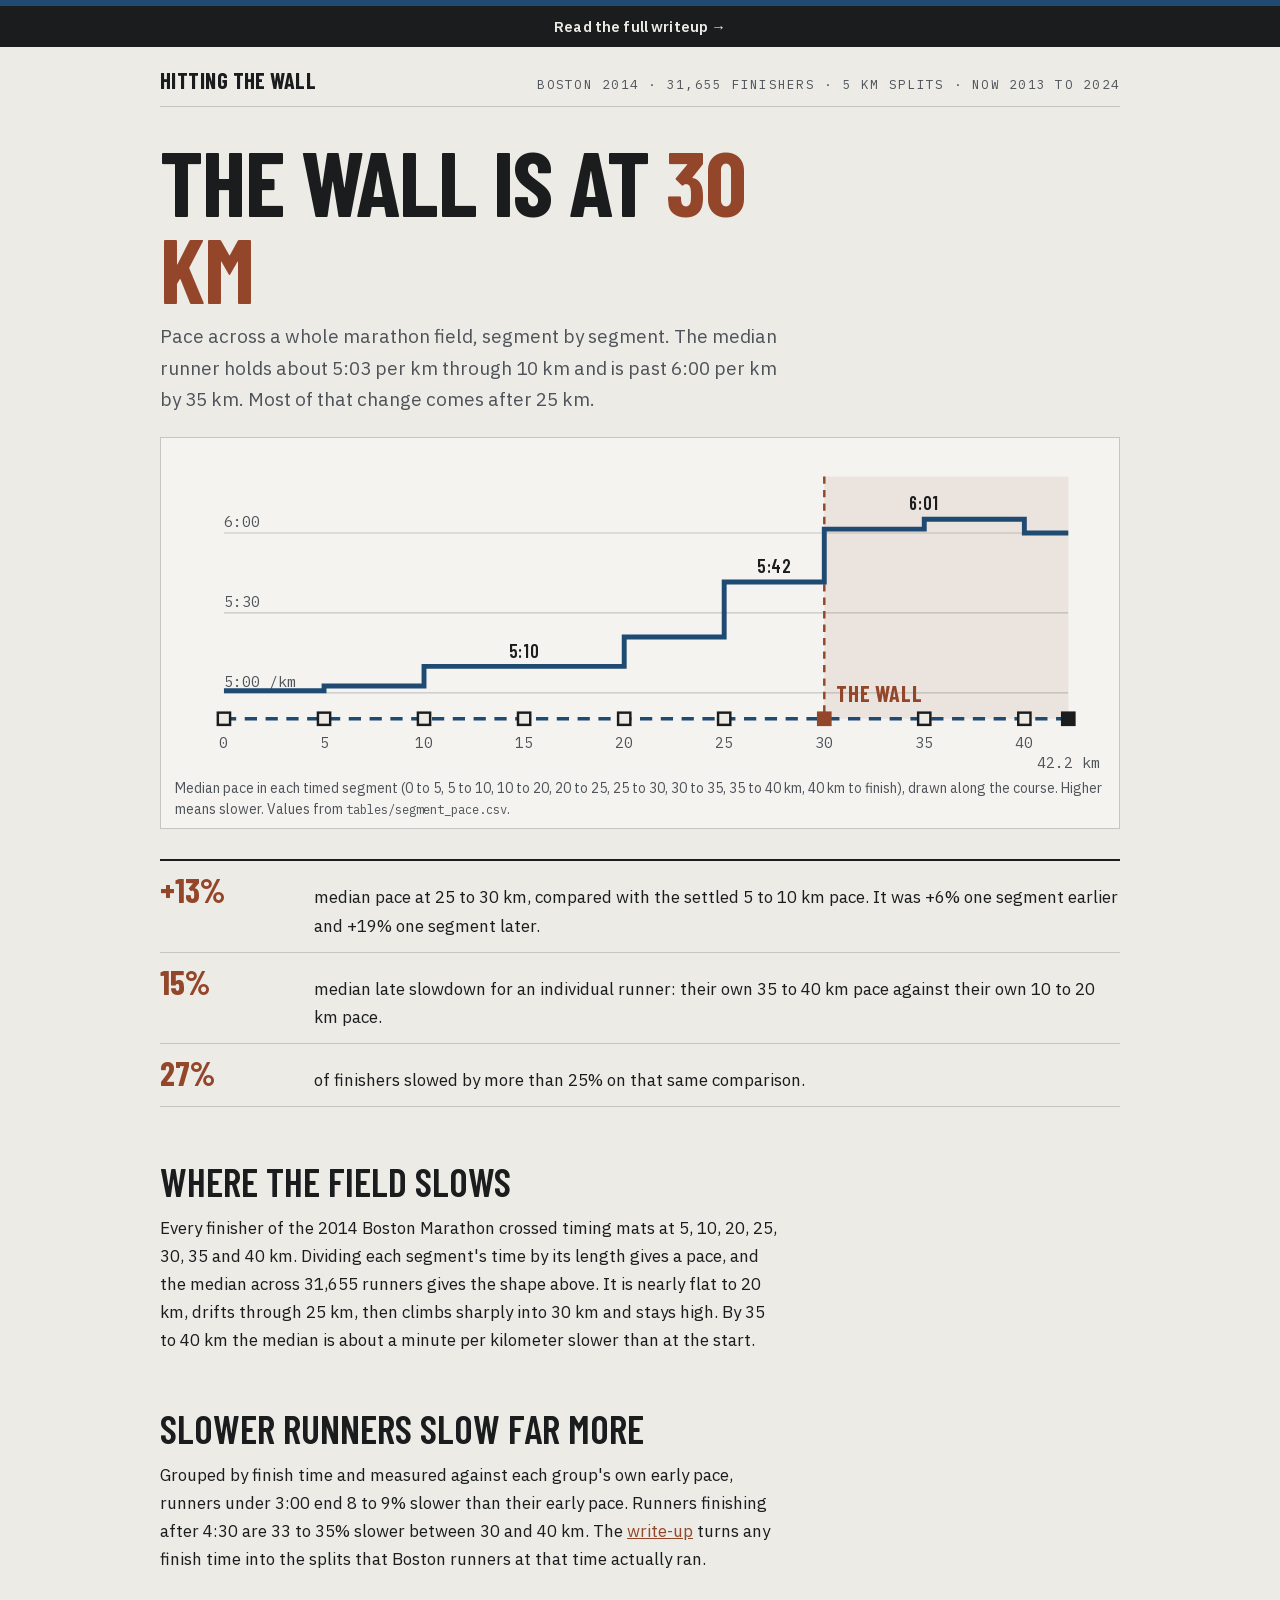
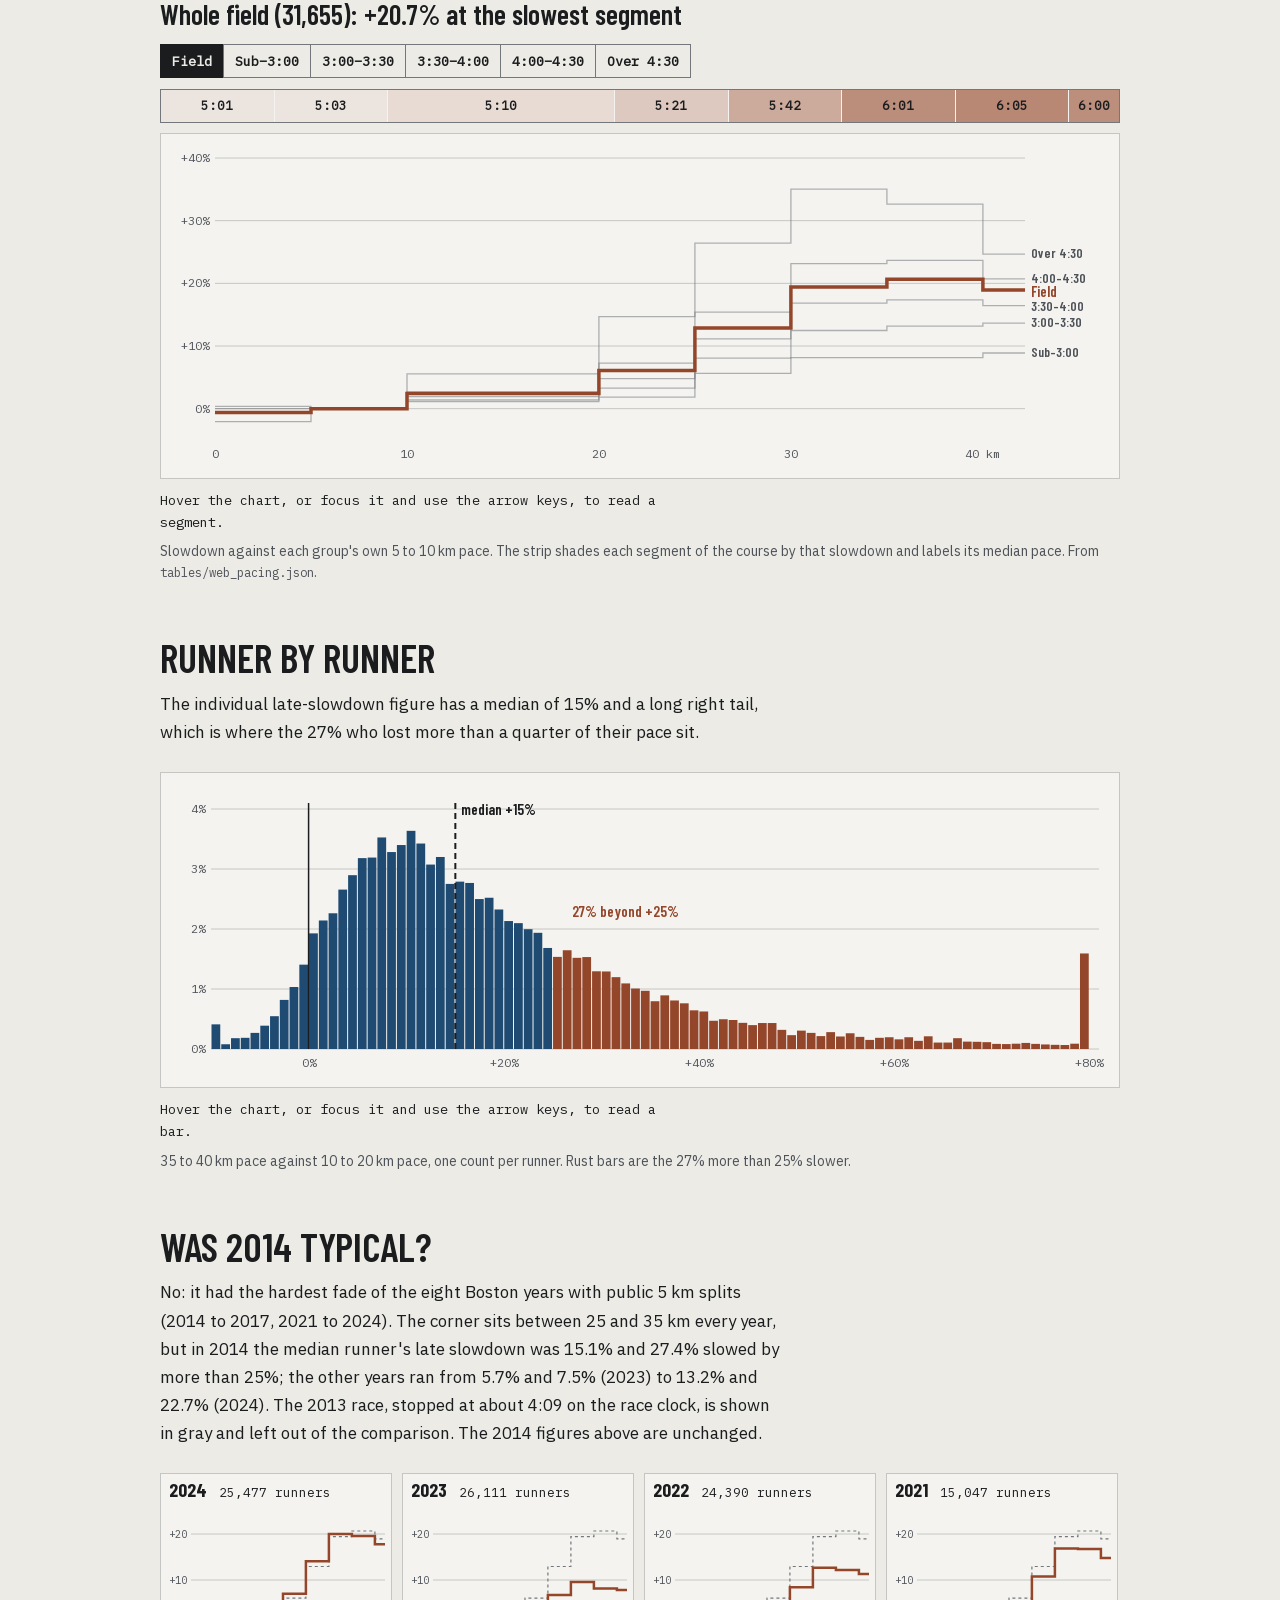
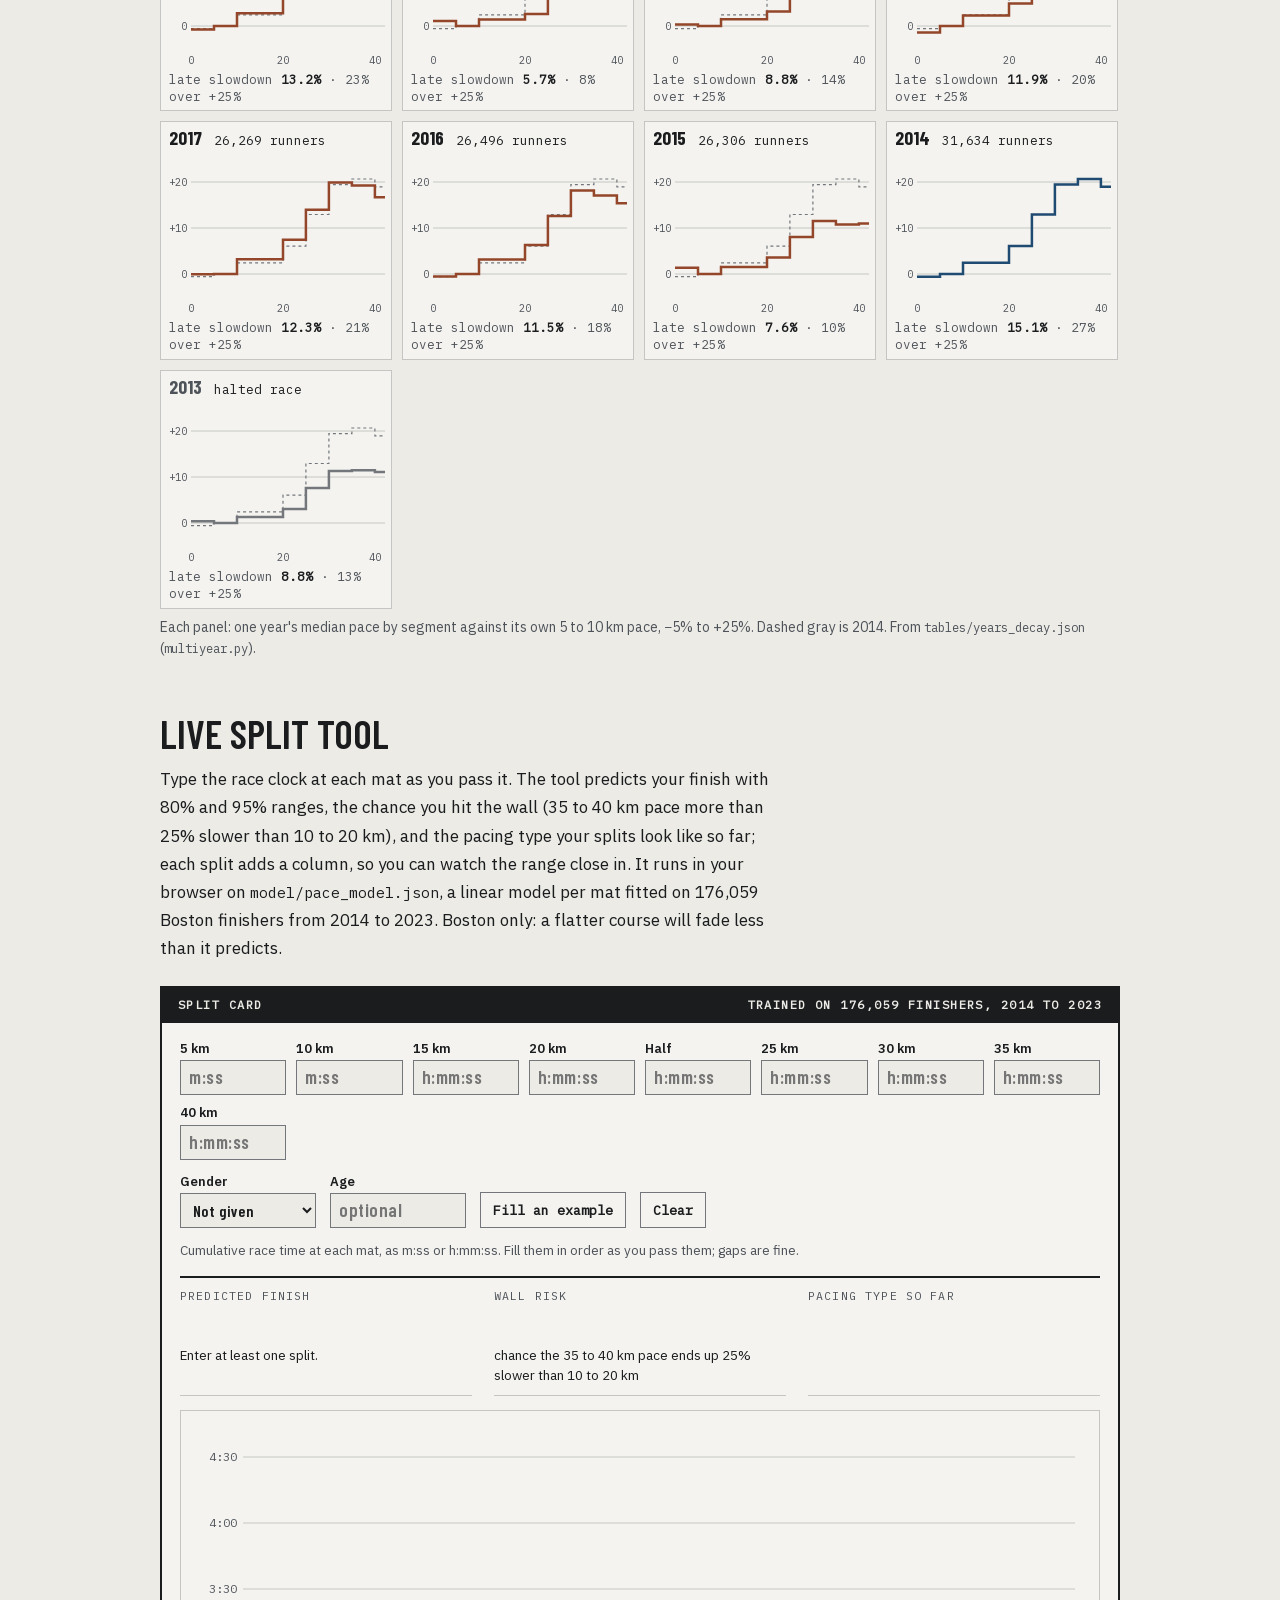
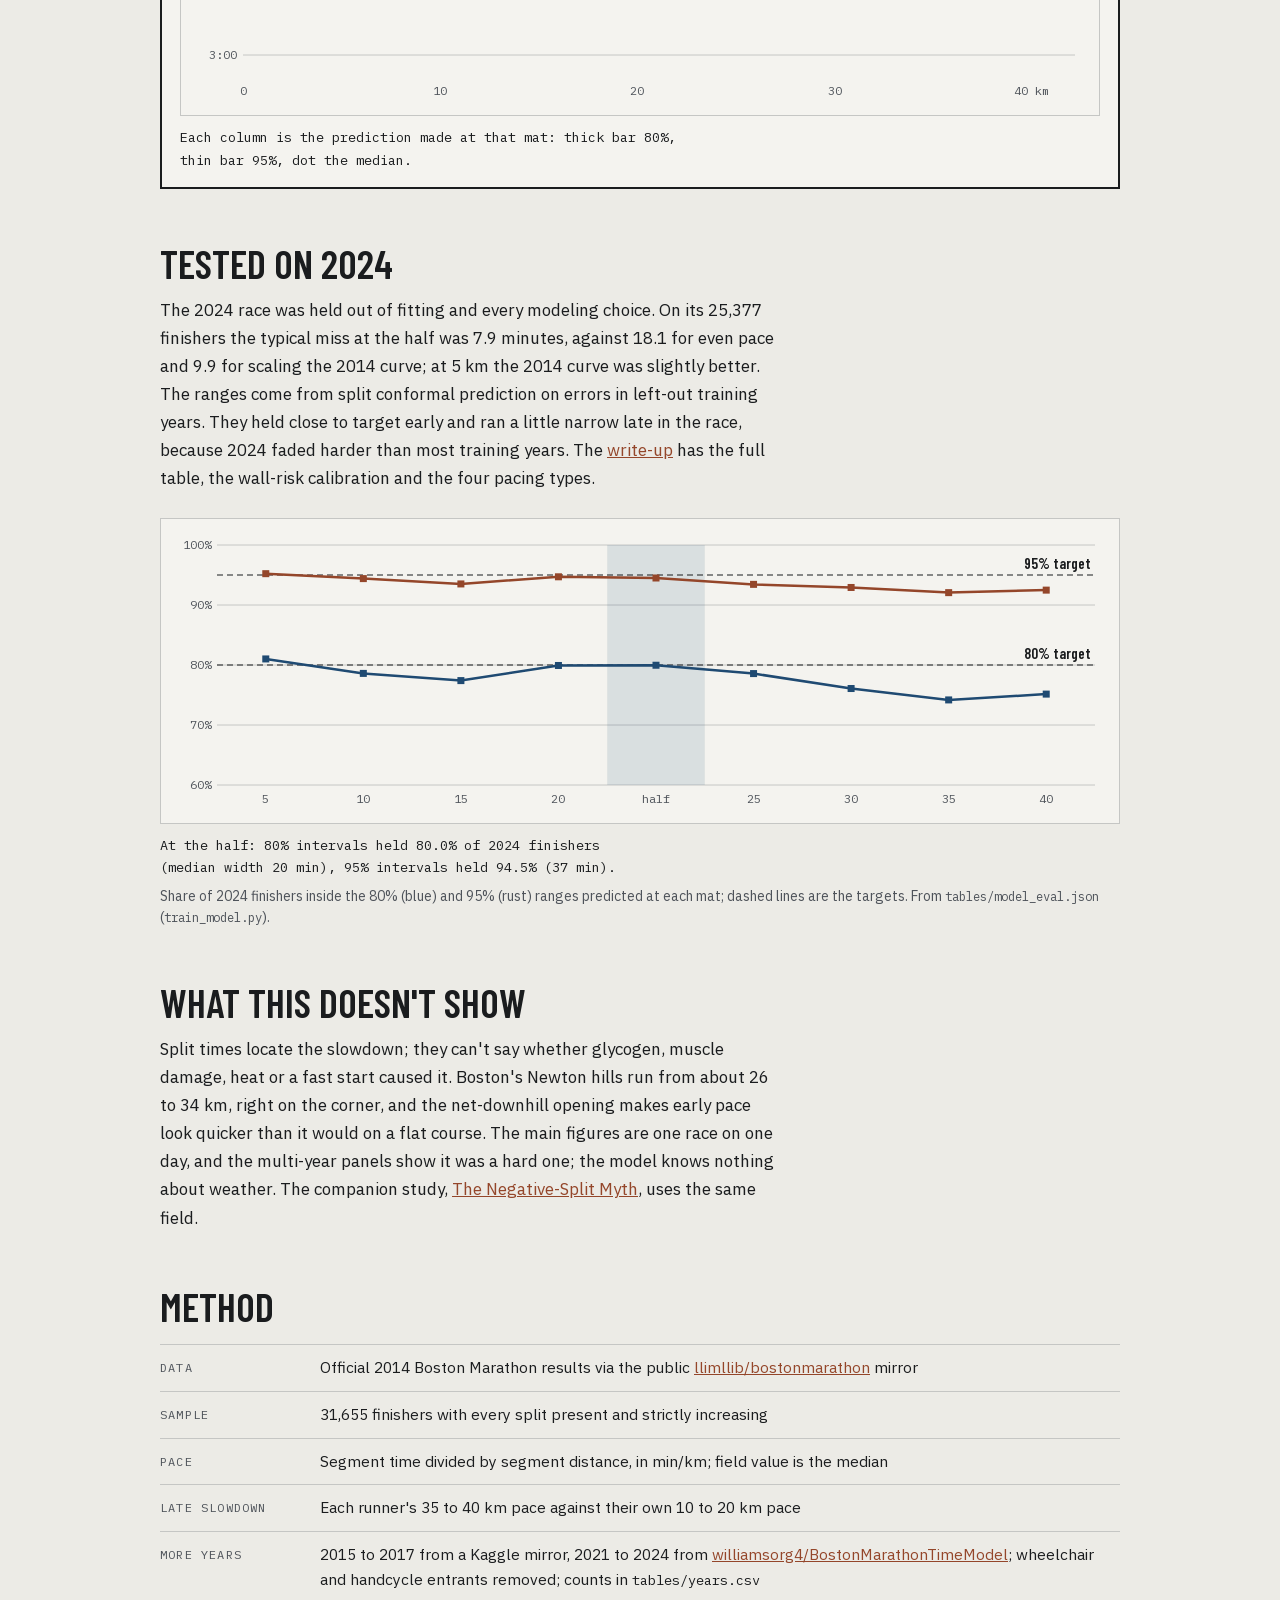
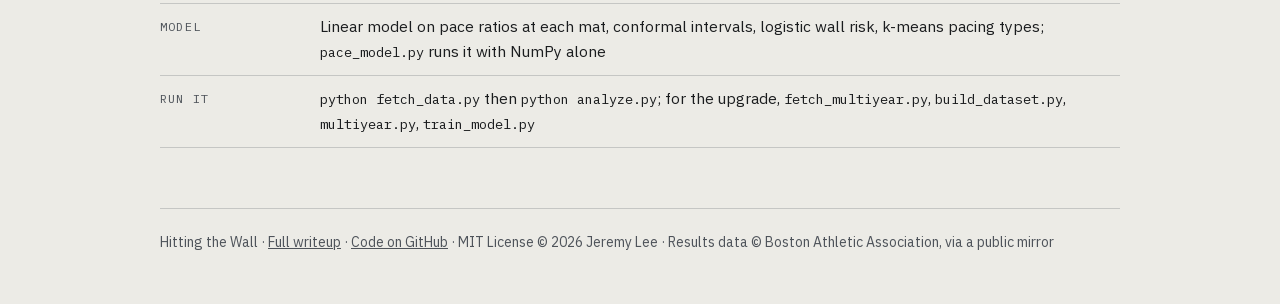
==== commit 19bdbe28: "Add at-a-glance block and holdout result to the write-up, fix pace strip label contrast, README lead" ====
--- a/index.html
+++ b/index.html
@@ -5,6 +5,15 @@
 <meta name="viewport" content="width=device-width, initial-scale=1"/>
 <title>Hitting the Wall: where a marathon field slows down</title>
 <meta name="description" content="Per-5K splits from 31,655 finishers of the 2014 Boston Marathon, set beside eight Boston years, with a live split tool that predicts your finish band, wall risk and pacing type." />
+<meta property="og:title" content="Hitting the Wall: where a marathon field slows down" />
+<meta property="og:description" content="Per-5K splits from 31,655 finishers of the 2014 Boston Marathon, set beside eight Boston years, with a live split tool that predicts your finish band, wall risk and pacing type." />
+<meta property="og:type" content="website" />
+<meta property="og:url" content="https://lyhjeremy.github.io/marathon-pacing-decay/" />
+<meta property="og:image" content="https://lyhjeremy.github.io/marathon-pacing-decay/og.png" />
+<meta property="og:image:width" content="1200" />
+<meta property="og:image:height" content="630" />
+<meta property="og:image:alt" content="Hitting the Wall: where a marathon field slows down" />
+<meta name="twitter:card" content="summary_large_image" />
 <link rel="stylesheet" href="assets/family.css" />
 <link rel="stylesheet" href="assets/race-tool.css" />
 <style>
@@ -61,6 +70,7 @@
   .pstrip { display: flex; height: 34px; border: 1px solid var(--edge); margin: 0 0 10px; }
   .pstrip span { display: flex; align-items: center; justify-content: center; font: 600 12.5px/1 var(--mono); border-right: 1px solid var(--card); overflow: hidden; white-space: nowrap; }
   .pstrip span:last-child { border-right: 0; }
+  .pstrip .chiplab { font: inherit; background: var(--card); color: var(--ink); padding: 2px 3px; }
   @media (max-width: 640px) { .pstrip span { font-size: 11px; letter-spacing: -.02em; } }
   .chart { border: 1px solid var(--rule); background: var(--card); padding: 10px 10px 4px; }
   .chart svg { display: block; width: 100%; height: auto; overflow: visible; }
@@ -220,6 +230,33 @@
       var w = (s[2] - s[1]) / 42.195, pct = shade(r[i]), px = w * W;
       return '<span style="width:' + (100 * w).toFixed(3) + '%;background:color-mix(in srgb, var(--accent) ' + pct + '%, var(--card));color:' + (pct > 55 ? "var(--paper)" : "var(--ink)") + '">' + (px > 32 && labels !== false ? mmss(pace[i]) : "") + "</span>";
     }).join("");
+    fixInk(box);
+  }
+  // Pick the label color (ink or paper) with the higher contrast on each shaded cell;
+  // if neither reaches 4.5:1, put the label on a small card-colored chip.
+  function rgbOf(str) {
+    var m = str.match(/[\d.]+/g) || [0, 0, 0];
+    var v = m.slice(0, 3).map(Number);
+    if (/^color\(/.test(str)) v = v.map(function (x) { return x * 255; });
+    return v;
+  }
+  function lumOf(c) {
+    var a = c.map(function (x) { x /= 255; return x <= 0.04045 ? x / 12.92 : Math.pow((x + 0.055) / 1.055, 2.4); });
+    return 0.2126 * a[0] + 0.7152 * a[1] + 0.0722 * a[2];
+  }
+  function ratio(a, b) { var x = lumOf(a), y = lumOf(b); return (Math.max(x, y) + 0.05) / (Math.min(x, y) + 0.05); }
+  function fixInk(box) {
+    var probe = document.createElement("i");
+    probe.style.cssText = "position:absolute;visibility:hidden;color:var(--ink);background:var(--paper)";
+    box.appendChild(probe);
+    var cs = getComputedStyle(probe), ink = rgbOf(cs.color), paper = rgbOf(cs.backgroundColor);
+    box.removeChild(probe);
+    box.querySelectorAll("span").forEach(function (sp) {
+      if (!sp.textContent) return;
+      var bg = rgbOf(getComputedStyle(sp).backgroundColor), ri = ratio(ink, bg), rp = ratio(paper, bg);
+      sp.style.color = ri >= rp ? "var(--ink)" : "var(--paper)";
+      if (Math.max(ri, rp) < 4.5) sp.innerHTML = '<b class="chiplab">' + sp.textContent + "</b>";
+    });
   }
 
   // ---- decay chart ----
